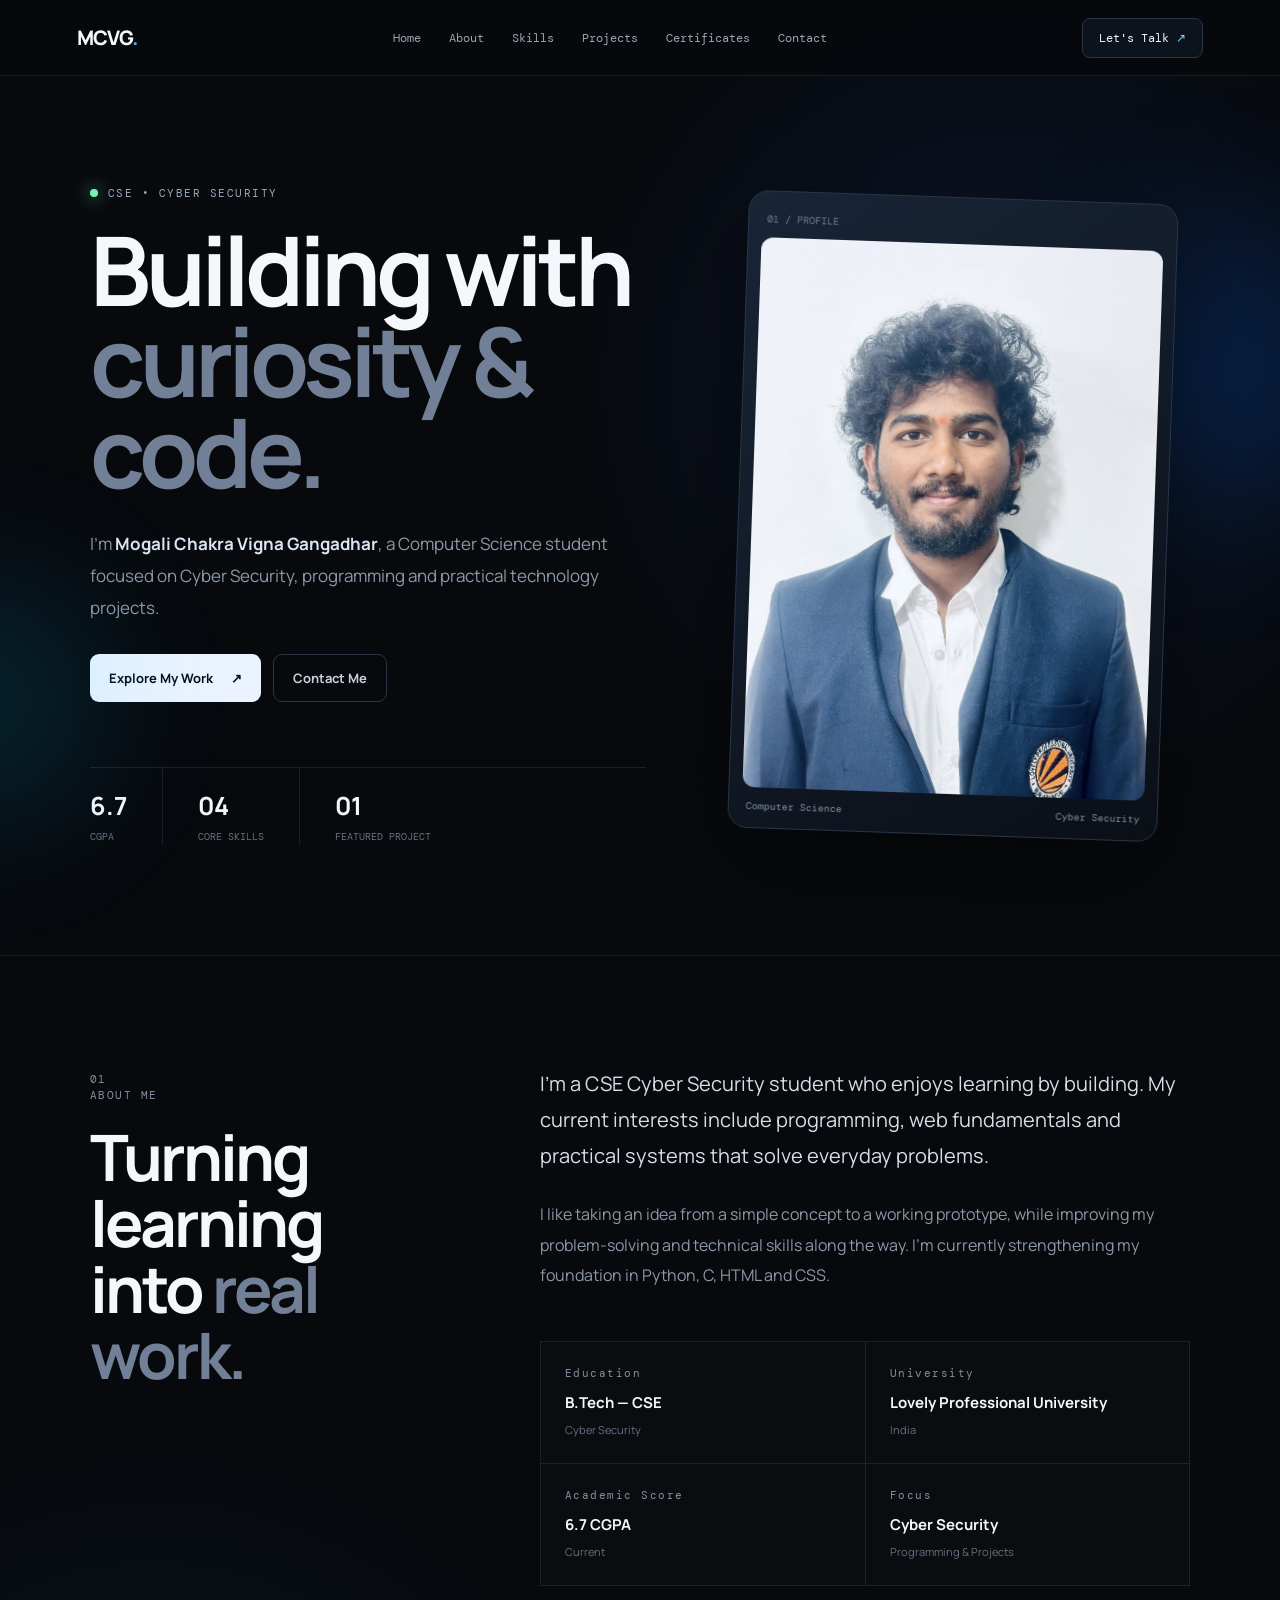
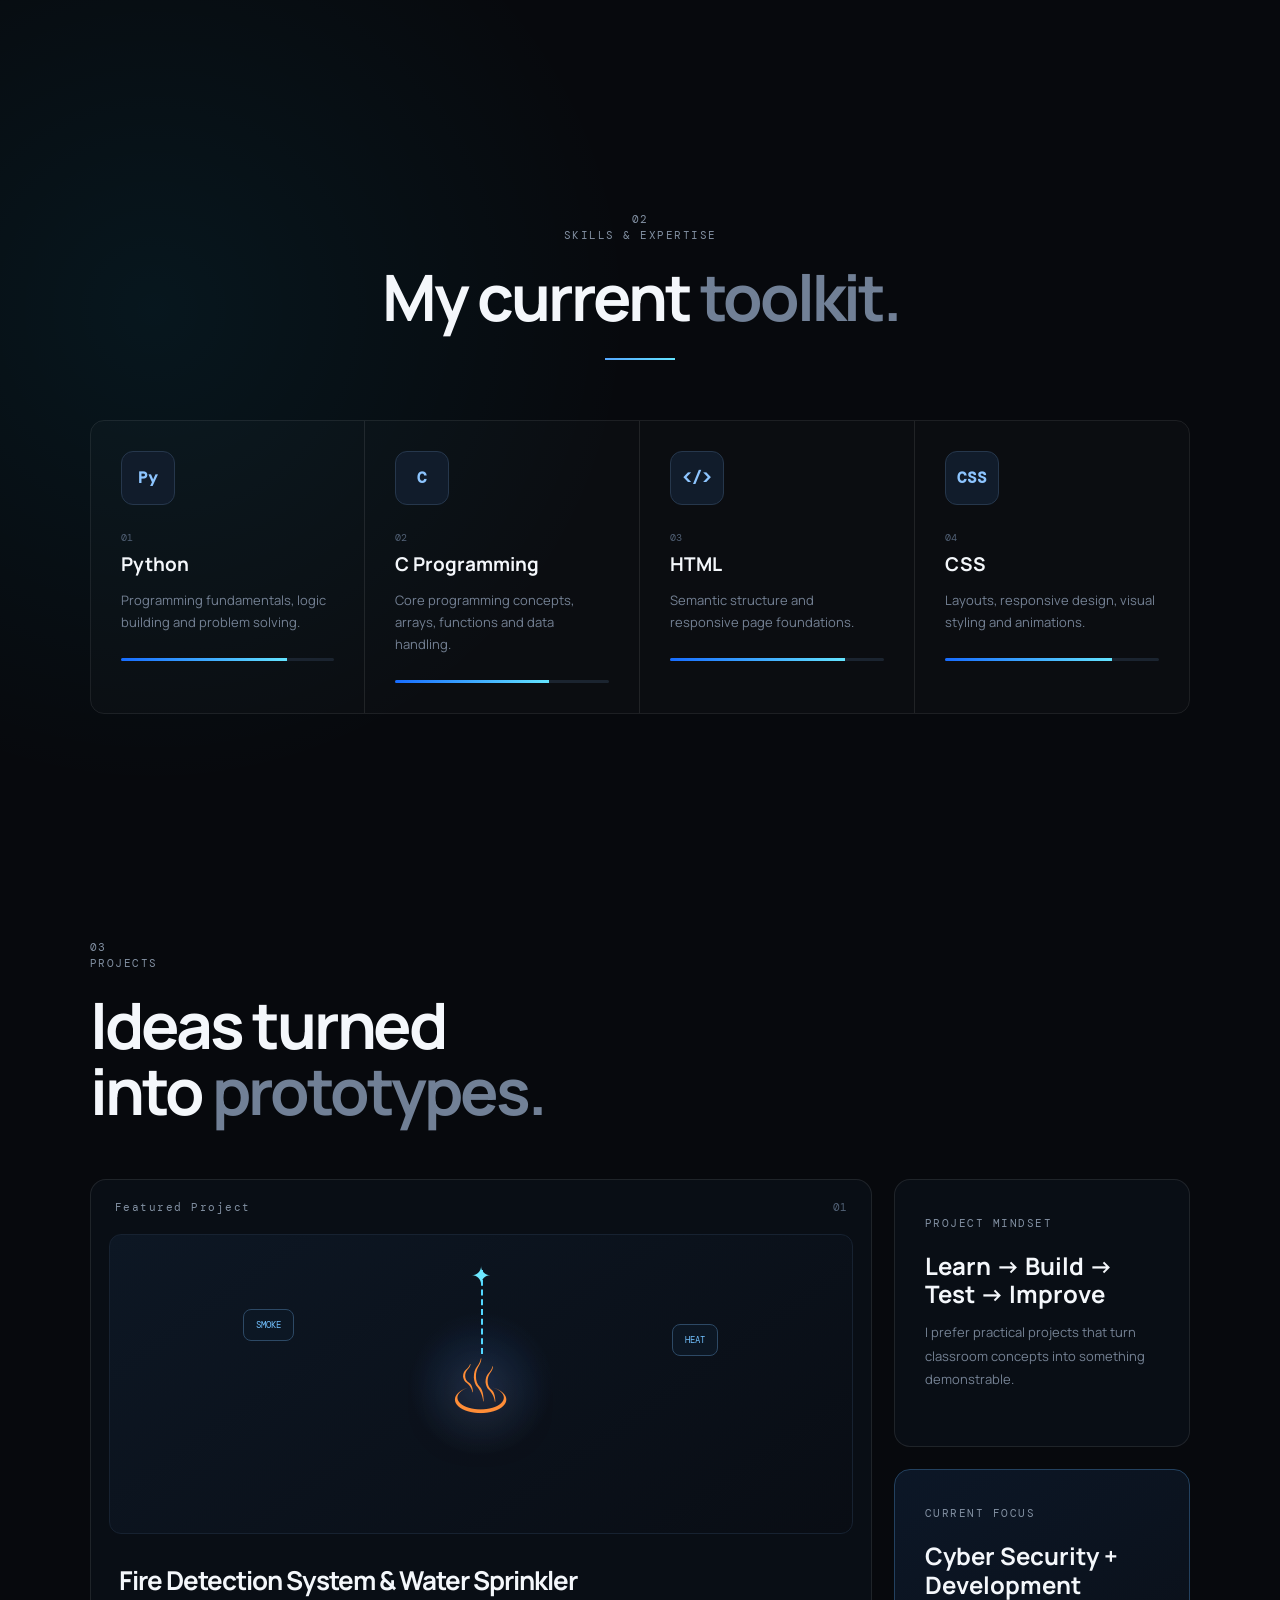
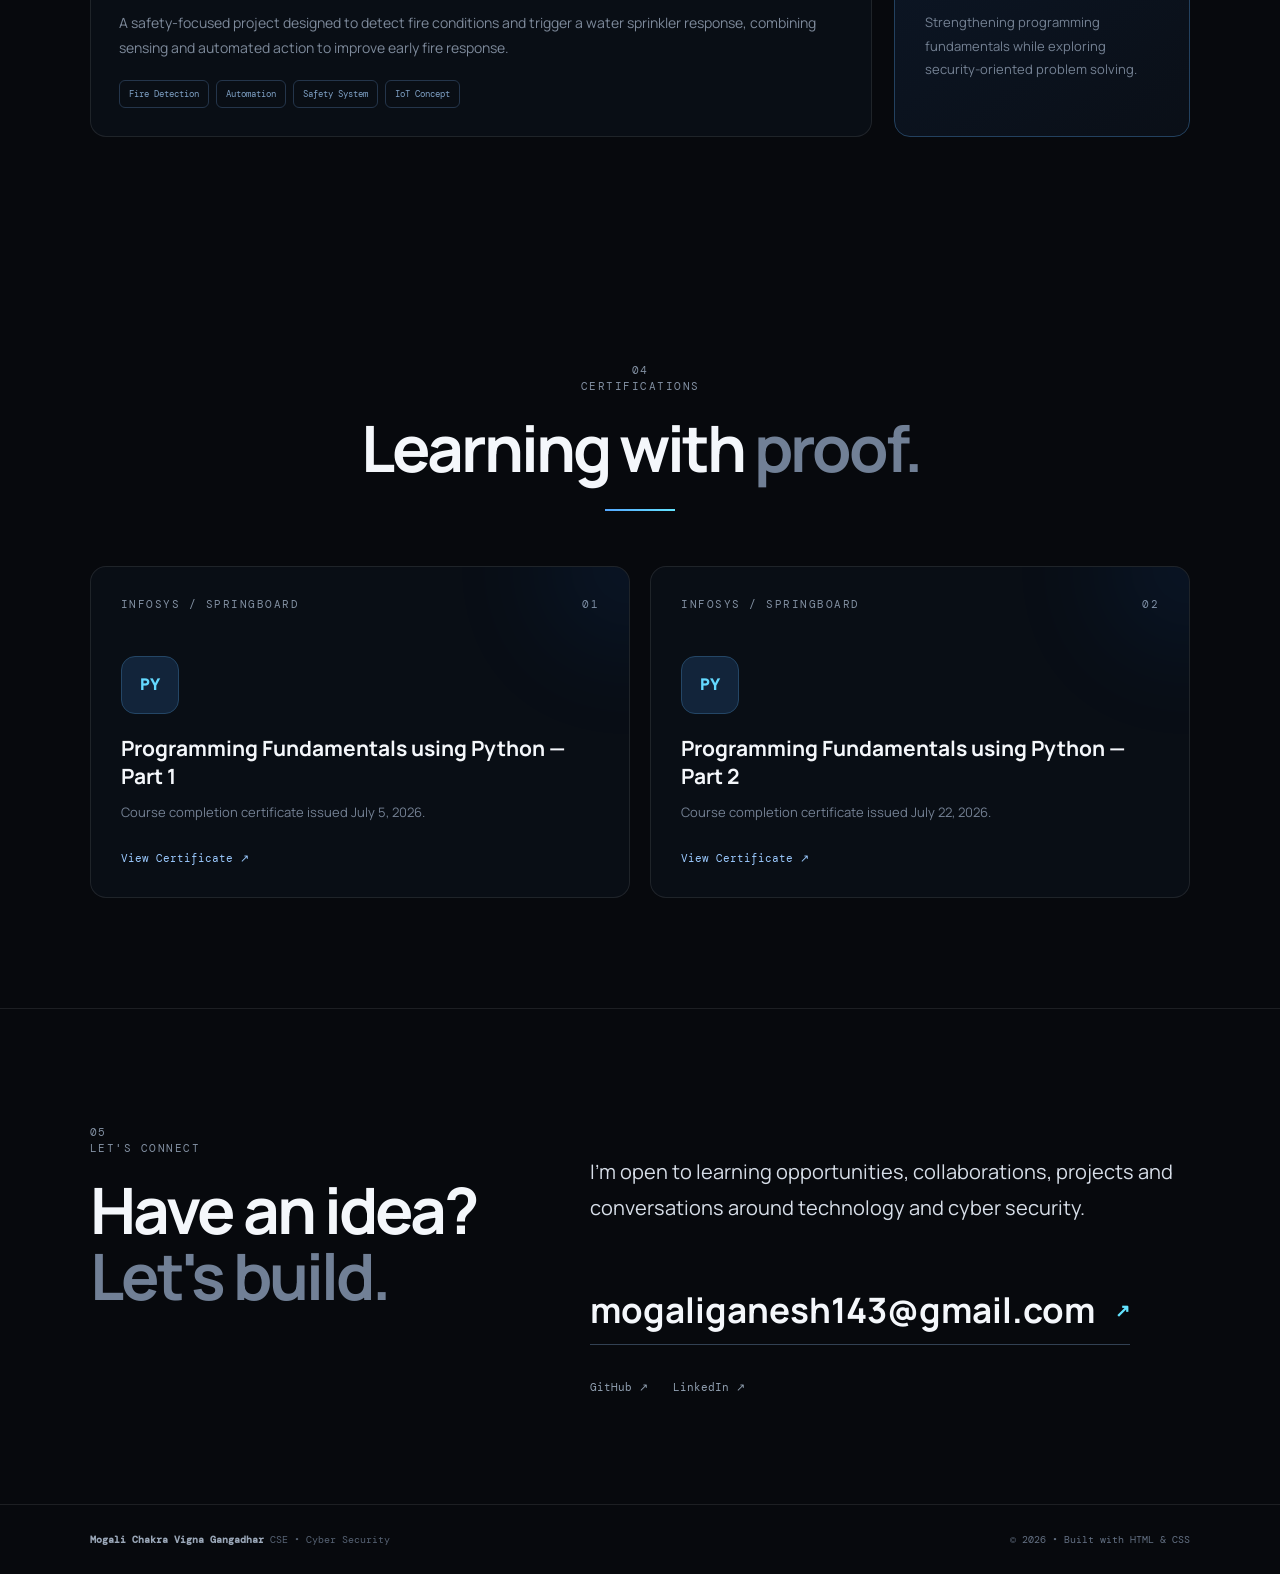
==== index.html @ 8d622d85 "Add files via upload" ====
<!DOCTYPE html>
<html lang="en">
<head>
  <meta charset="UTF-8">
  <meta name="viewport" content="width=device-width, initial-scale=1.0">
  <meta name="description" content="Portfolio of Mogali Chakra Vigna Gangadhar — CSE Cyber Security student.">
  <title>Mogali Chakra Vigna Gangadhar | Portfolio</title>
  <link rel="stylesheet" href="style.css">
</head>
<body>

  <div class="bg-orb orb-one"></div>
  <div class="bg-orb orb-two"></div>

  <header class="navbar">
    <a class="brand" href="#home">MCVG<span>.</span></a>

    <nav id="nav">
      <a href="#home">Home</a>
      <a href="#about">About</a>
      <a href="#skills">Skills</a>
      <a href="#projects">Projects</a>
      <a href="#certifications">Certificates</a>
      <a href="#contact">Contact</a>
    </nav>

    <a class="nav-cta" href="#contact">Let's Talk <span>↗</span></a>
  </header>

  <main>
    <!-- HERO -->
    <section class="hero section" id="home">
      <div class="hero-copy reveal">
        <div class="eyebrow"><span class="dot"></span> CSE • CYBER SECURITY</div>
        <h1>Building with<br><span>curiosity & code.</span></h1>
        <p class="hero-text">
          I'm <strong>Mogali Chakra Vigna Gangadhar</strong>, a Computer Science
          student focused on Cyber Security, programming and practical
          technology projects.
        </p>

        <div class="hero-actions">
          <a class="btn btn-primary" href="#projects">Explore My Work <span>↗</span></a>
          <a class="btn btn-ghost" href="#contact">Contact Me</a>
        </div>

        <div class="quick-stats">
          <div><strong>6.7</strong><span>CGPA</span></div>
          <div><strong>04</strong><span>Core Skills</span></div>
          <div><strong>01</strong><span>Featured Project</span></div>
        </div>
      </div>

      <div class="hero-visual reveal">
        <div class="photo-frame">
          <div class="frame-label">01 / PROFILE</div>
          <img src="profile.jpg" alt="Mogali Chakra Vigna Gangadhar">
          <div class="photo-caption">
            <span>Computer Science</span>
            <span>Cyber Security</span>
          </div>
        </div>
      </div>
    </section>

    <!-- ABOUT -->
    <section class="section split" id="about">
      <div class="section-heading reveal">
        <span class="section-no">01</span>
        <p>ABOUT ME</p>
        <h2>Turning learning<br>into <span>real work.</span></h2>
      </div>

      <div class="about-content reveal">
        <p class="lead">
          I'm a CSE Cyber Security student who enjoys learning by building.
          My current interests include programming, web fundamentals and
          practical systems that solve everyday problems.
        </p>
        <p>
          I like taking an idea from a simple concept to a working prototype,
          while improving my problem-solving and technical skills along the way.
          I'm currently strengthening my foundation in Python, C, HTML and CSS.
        </p>

        <div class="info-grid">
          <div class="info-card">
            <span>Education</span>
            <strong>B.Tech — CSE</strong>
            <small>Cyber Security</small>
          </div>
          <div class="info-card">
            <span>University</span>
            <strong>Lovely Professional University</strong>
            <small>India</small>
          </div>
          <div class="info-card">
            <span>Academic Score</span>
            <strong>6.7 CGPA</strong>
            <small>Current</small>
          </div>
          <div class="info-card">
            <span>Focus</span>
            <strong>Cyber Security</strong>
            <small>Programming & Projects</small>
          </div>
        </div>
      </div>
    </section>

    <!-- SKILLS -->
    <section class="section" id="skills">
      <div class="section-heading reveal centered-heading">
        <span class="section-no">02</span>
        <p>SKILLS & EXPERTISE</p>
        <h2>My current <span>toolkit.</span></h2>
        <div class="heading-line"></div>
      </div>

      <div class="skills-grid reveal">
        <article class="skill-card">
          <div class="skill-icon">Py</div>
          <span class="skill-number">01</span>
          <h3>Python</h3>
          <p>Programming fundamentals, logic building and problem solving.</p>
          <div class="skill-bar"><i style="width:78%"></i></div>
        </article>

        <article class="skill-card">
          <div class="skill-icon">C</div>
          <span class="skill-number">02</span>
          <h3>C Programming</h3>
          <p>Core programming concepts, arrays, functions and data handling.</p>
          <div class="skill-bar"><i style="width:72%"></i></div>
        </article>

        <article class="skill-card">
          <div class="skill-icon">&lt;/&gt;</div>
          <span class="skill-number">03</span>
          <h3>HTML</h3>
          <p>Semantic structure and responsive page foundations.</p>
          <div class="skill-bar"><i style="width:82%"></i></div>
        </article>

        <article class="skill-card">
          <div class="skill-icon">CSS</div>
          <span class="skill-number">04</span>
          <h3>CSS</h3>
          <p>Layouts, responsive design, visual styling and animations.</p>
          <div class="skill-bar"><i style="width:78%"></i></div>
        </article>
      </div>
    </section>

    <!-- PROJECTS -->
    <section class="section" id="projects">
      <div class="section-heading reveal">
        <span class="section-no">03</span>
        <p>PROJECTS</p>
        <h2>Ideas turned<br>into <span>prototypes.</span></h2>
      </div>

      <div class="project-area reveal">
        <article class="project-card featured">
          <div class="project-top">
            <span class="project-type">Featured Project</span>
            <span class="project-number">01</span>
          </div>

          <div class="project-illustration">
            <div class="flame">♨</div>
            <div class="sensor sensor-a">SMOKE</div>
            <div class="sensor sensor-b">HEAT</div>
            <div class="water-line"></div>
            <div class="sprinkler">✦</div>
          </div>

          <div class="project-body">
            <h3>Fire Detection System & Water Sprinkler</h3>
            <p>
              A safety-focused project designed to detect fire conditions and
              trigger a water sprinkler response, combining sensing and
              automated action to improve early fire response.
            </p>
            <div class="tags">
              <span>Fire Detection</span>
              <span>Automation</span>
              <span>Safety System</span>
              <span>IoT Concept</span>
            </div>
          </div>
        </article>

        <aside class="project-side">
          <div class="mini-card">
            <span>PROJECT MINDSET</span>
            <h3>Learn → Build → Test → Improve</h3>
            <p>I prefer practical projects that turn classroom concepts into something demonstrable.</p>
          </div>
          <div class="mini-card accent-card">
            <span>CURRENT FOCUS</span>
            <h3>Cyber Security + Development</h3>
            <p>Strengthening programming fundamentals while exploring security-oriented problem solving.</p>
          </div>
        </aside>
      </div>
    </section>

    <!-- CERTIFICATIONS -->
    <section class="section" id="certifications">
      <div class="section-heading reveal centered-heading">
        <span class="section-no">04</span>
        <p>CERTIFICATIONS</p>
        <h2>Learning with <span>proof.</span></h2>
        <div class="heading-line"></div>
      </div>

      <div class="cert-grid reveal">
        <article class="cert-card">
          <div class="cert-top"><span>INFOSYS / SPRINGBOARD</span><span>01</span></div>
          <div class="cert-mark">PY</div>
          <h3>Programming Fundamentals using Python — Part 1</h3>
          <p>Course completion certificate issued July 5, 2026.</p>
          <a href="python-fundamentals-part-1.pdf" target="_blank">View Certificate ↗</a>
        </article>

        <article class="cert-card">
          <div class="cert-top"><span>INFOSYS / SPRINGBOARD</span><span>02</span></div>
          <div class="cert-mark">PY</div>
          <h3>Programming Fundamentals using Python — Part 2</h3>
          <p>Course completion certificate issued July 22, 2026.</p>
          <a href="python-fundamentals-part-2.pdf" target="_blank">View Certificate ↗</a>
        </article>
      </div>
    </section>

    <!-- CONTACT -->
    <section class="section contact-section" id="contact">
      <div class="section-heading reveal">
        <span class="section-no">05</span>
        <p>LET'S CONNECT</p>
        <h2>Have an idea?<br><span>Let's build.</span></h2>
      </div>

      <div class="contact-content reveal">
        <p class="lead">
          I'm open to learning opportunities, collaborations, projects and
          conversations around technology and cyber security.
        </p>

        <a class="email-link" href="mailto:mogaliganesh143@gmail.com">
          mogaliganesh143@gmail.com <span>↗</span>
        </a>

        <div class="socials">
          <a href="https://github.com/mogaliganesh17" target="_blank" rel="noopener">GitHub ↗</a>
          <a href="https://www.linkedin.com/in/mogali-chakra-vigna-gangadhar-5695a237a" target="_blank" rel="noopener">LinkedIn ↗</a>
        </div>
      </div>
    </section>
  </main>

  <footer>
    <div><strong>Mogali Chakra Vigna Gangadhar</strong><span> CSE • Cyber Security</span></div>
    <div>© 2026 • Built with HTML & CSS</div>
  </footer>

  <script>
    // Small scroll reveal effect; the portfolio itself is HTML/CSS.
    const observer = new IntersectionObserver((entries) => {
      entries.forEach(entry => {
        if (entry.isIntersecting) entry.target.classList.add("visible");
      });
    }, { threshold: 0.12 });

    document.querySelectorAll(".reveal").forEach(el => observer.observe(el));
  </script>
</body>
</html>
---- style.css ----
@import url('https://fonts.googleapis.com/css2?family=DM+Mono:wght@400;500&family=Manrope:wght@400;500;600;700;800&display=swap');

:root{
  --bg:#07090d;
  --panel:#0d1118;
  --panel2:#111722;
  --text:#f4f7fb;
  --muted:#8d98a8;
  --line:rgba(255,255,255,.09);
  --blue:#55a7ff;
  --blue2:#176cff;
  --cyan:#64e4ff;
  --green:#72f3b4;
}

*{box-sizing:border-box;margin:0;padding:0}
html{scroll-behavior:smooth}
body{
  background:
    radial-gradient(circle at 78% 8%,rgba(34,111,255,.12),transparent 27rem),
    radial-gradient(circle at 12% 40%,rgba(0,203,255,.07),transparent 30rem),
    var(--bg);
  color:var(--text);
  font-family:"Manrope",sans-serif;
  overflow-x:hidden;
}
body:before{
  content:"";
  position:fixed;inset:0;pointer-events:none;opacity:.035;
  background-image:linear-gradient(rgba(255,255,255,.2) 1px,transparent 1px),linear-gradient(90deg,rgba(255,255,255,.2) 1px,transparent 1px);
  background-size:50px 50px;
}
a{color:inherit}
.bg-orb{position:fixed;border-radius:50%;filter:blur(80px);pointer-events:none;opacity:.18}
.orb-one{width:280px;height:280px;background:#006eff;right:-100px;top:25%}
.orb-two{width:220px;height:220px;background:#00c9ff;left:-130px;bottom:10%}

.navbar{
  position:sticky;top:0;z-index:50;height:76px;padding:0 6vw;
  display:flex;align-items:center;justify-content:space-between;
  background:rgba(7,9,13,.76);backdrop-filter:blur(18px);
  border-bottom:1px solid var(--line);
}
.brand{font-size:20px;font-weight:800;text-decoration:none;letter-spacing:-1px}
.brand span{color:var(--blue)}
nav{display:flex;gap:28px}
nav a{font:12px "DM Mono",monospace;text-decoration:none;color:#9ca6b4;transition:.25s}
nav a:hover{color:white}
.nav-cta{font:12px "DM Mono",monospace;text-decoration:none;padding:11px 16px;border:1px solid #2b3545;border-radius:8px;background:#0d131d}
.nav-cta span{color:var(--cyan)}

.section{padding:110px 7vw;max-width:1500px;margin:auto}
.hero{min-height:calc(100vh - 76px);display:grid;grid-template-columns:1.08fr .92fr;gap:70px;align-items:center}
.eyebrow,.section-heading>p,.section-no,.project-type,.cert-top,.info-card span,.mini-card>span{
  font:11px "DM Mono",monospace;letter-spacing:1.5px;color:#8290a2
}
.eyebrow{display:flex;align-items:center;gap:10px;margin-bottom:24px;color:#9caabd}
.dot{width:8px;height:8px;border-radius:50%;background:var(--green);box-shadow:0 0 18px var(--green)}
.hero h1{font-size:clamp(52px,7.5vw,105px);line-height:.95;letter-spacing:-5px;max-width:800px}
.hero h1 span,.section-heading h2 span{color:#718096}
.hero-text{max-width:650px;color:var(--muted);font-size:17px;line-height:1.9;margin:30px 0}
.hero-text strong{color:#dce6f2}
.hero-actions{display:flex;gap:12px;flex-wrap:wrap}
.btn{display:inline-flex;gap:18px;align-items:center;padding:14px 19px;border-radius:9px;text-decoration:none;font-size:13px;font-weight:700}
.btn-primary{background:#eaf3ff;color:#07101c}
.btn-primary:hover{transform:translateY(-2px);background:white}
.btn-ghost{border:1px solid #2a3442;color:#c9d1dc}
.btn-ghost:hover{background:#111823}
.quick-stats{display:flex;margin-top:65px;border-top:1px solid var(--line);max-width:620px}
.quick-stats div{padding:20px 35px 0 0;margin-right:35px;border-right:1px solid var(--line)}
.quick-stats div:last-child{border:0}
.quick-stats strong{display:block;font-size:25px}
.quick-stats span{font:10px "DM Mono",monospace;color:#667385;text-transform:uppercase}

.hero-visual{display:flex;justify-content:center}
.photo-frame{
  width:min(430px,100%);padding:13px;background:linear-gradient(145deg,#182537,#0b0f16);
  border:1px solid #273548;border-radius:20px;box-shadow:0 35px 90px rgba(0,0,0,.45);
  transform:rotate(2deg);
}
.photo-frame img{display:block;width:100%;height:550px;object-fit:cover;object-position:center top;border-radius:12px;filter:saturate(.92)}
.frame-label{padding:8px 5px 12px;font:10px "DM Mono",monospace;color:#6e7d91}
.photo-caption{display:flex;justify-content:space-between;padding:12px 4px 2px;font:10px "DM Mono",monospace;color:#8290a2}

.split{display:grid;grid-template-columns:.7fr 1.3fr;gap:100px;border-top:1px solid var(--line)}
.section-heading h2{font-size:clamp(38px,5vw,68px);line-height:1.03;letter-spacing:-3px;margin-top:22px}
.about-content{max-width:850px}
.lead{font-size:20px;line-height:1.8;color:#d7dee8;margin-bottom:25px}
.about-content>p:not(.lead){color:var(--muted);line-height:1.9;max-width:760px}
.info-grid{display:grid;grid-template-columns:repeat(2,1fr);margin-top:50px;border-top:1px solid var(--line);border-left:1px solid var(--line)}
.info-card{padding:24px;border-right:1px solid var(--line);border-bottom:1px solid var(--line);background:rgba(255,255,255,.012)}
.info-card span{display:block;margin-bottom:12px}
.info-card strong{display:block;font-size:15px;margin-bottom:4px}
.info-card small{color:#647183;font-size:11px}

.centered-heading{text-align:center}
.heading-line{width:70px;height:2px;background:linear-gradient(90deg,var(--blue),var(--cyan));margin:28px auto 0}

.skills-grid{display:grid;grid-template-columns:repeat(4,1fr);margin-top:60px;border:1px solid var(--line);border-radius:14px;overflow:hidden}
.skill-card{padding:30px;background:rgba(255,255,255,.015);border-right:1px solid var(--line);min-height:270px;transition:.3s}
.skill-card:last-child{border-right:0}
.skill-card:hover{background:#0e151f;transform:translateY(-4px)}
.skill-icon{width:54px;height:54px;border-radius:12px;display:grid;place-items:center;background:#111c2b;border:1px solid #26374c;color:#8dc5ff;font-weight:800;font-family:"DM Mono",monospace}
.skill-number{display:block;margin:26px 0 7px;font:10px "DM Mono",monospace;color:#526176}
.skill-card h3{font-size:19px}
.skill-card p{color:#748194;font-size:13px;line-height:1.7;margin:12px 0 25px}
.skill-bar{height:3px;background:#1b2430;border-radius:10px;overflow:hidden}
.skill-bar i{display:block;height:100%;background:linear-gradient(90deg,var(--blue2),var(--cyan))}

.project-area{display:grid;grid-template-columns:1.45fr .55fr;gap:22px;margin-top:55px}
.project-card,.mini-card,.cert-card{border:1px solid var(--line);background:rgba(11,16,24,.75);border-radius:16px}
.project-card{overflow:hidden}
.project-top{display:flex;justify-content:space-between;padding:20px 24px}
.project-number{font:11px "DM Mono",monospace;color:#526176}
.project-illustration{height:300px;margin:0 18px;border:1px solid #172231;border-radius:12px;background:
  radial-gradient(circle at 50% 50%,rgba(55,137,255,.18),transparent 18%),
  linear-gradient(145deg,#0d1724,#090d14);
  position:relative;overflow:hidden}
.flame{position:absolute;left:50%;top:50%;transform:translate(-50%,-50%);font-size:75px;color:#ff8d37;text-shadow:0 0 50px rgba(255,120,30,.55)}
.sensor{position:absolute;padding:9px 12px;border:1px solid #2d4965;border-radius:8px;background:#0c1724;color:#72c1ff;font:9px "DM Mono",monospace}
.sensor-a{left:18%;top:25%}.sensor-b{right:18%;top:30%}
.water-line{position:absolute;left:50%;top:12%;height:28%;border-left:2px dashed #52d7ff}
.sprinkler{position:absolute;left:50%;top:8%;transform:translateX(-50%);color:#6de8ff;font-size:24px}
.project-body{padding:28px}
.project-body h3{font-size:26px;letter-spacing:-1px}
.project-body p{color:#7d899a;line-height:1.8;font-size:14px;margin:12px 0 20px}
.tags{display:flex;flex-wrap:wrap;gap:7px}
.tags span{font:9px "DM Mono",monospace;color:#7fa1c6;padding:7px 9px;border:1px solid #24354b;border-radius:6px}
.project-side{display:grid;gap:22px}
.mini-card{padding:30px;min-height:210px}
.mini-card h3{font-size:24px;line-height:1.2;margin:20px 0 12px}
.mini-card p{color:#758294;font-size:13px;line-height:1.8}
.accent-card{background:linear-gradient(145deg,#0c1727,#0a0f17);border-color:#23415f}

.cert-grid{display:grid;grid-template-columns:repeat(2,1fr);gap:20px;margin-top:55px}
.cert-card{padding:30px;position:relative;overflow:hidden}
.cert-card:after{content:"";position:absolute;width:140px;height:140px;border-radius:50%;background:#1675ff;filter:blur(65px);opacity:.12;right:-70px;top:-70px}
.cert-top{display:flex;justify-content:space-between}
.cert-mark{margin:45px 0 20px;width:58px;height:58px;border-radius:14px;display:grid;place-items:center;background:#12243a;border:1px solid #244666;color:#64d9ff;font-weight:800;font-family:"DM Mono",monospace}
.cert-card h3{font-size:21px;line-height:1.35;max-width:600px}
.cert-card p{color:#748194;font-size:13px;margin:12px 0 24px}
.cert-card a{font:11px "DM Mono",monospace;color:#9bcaff;text-decoration:none}
.cert-card a:hover{color:white}

.contact-section{display:grid;grid-template-columns:.8fr 1.2fr;gap:100px;border-top:1px solid var(--line)}
.contact-content{padding-top:35px}
.email-link{display:inline-flex;gap:20px;align-items:center;margin-top:35px;font-size:clamp(20px,3vw,35px);font-weight:700;text-decoration:none;border-bottom:1px solid #324153;padding-bottom:10px}
.email-link span{color:var(--cyan);font-size:18px}
.socials{display:flex;gap:25px;margin-top:35px}
.socials a{color:#91a0b1;text-decoration:none;font:11px "DM Mono",monospace}
.socials a:hover{color:white}

footer{border-top:1px solid var(--line);padding:28px 7vw;display:flex;justify-content:space-between;color:#637083;font:10px "DM Mono",monospace}
footer strong{color:#9aa7b8}
footer span{color:#566273}

.reveal{opacity:0;transform:translateY(25px);transition:opacity .7s ease,transform .7s ease}
.reveal.visible{opacity:1;transform:none}

@media(max-width:950px){
  nav{display:none}
  .hero,.split,.project-area,.contact-section{grid-template-columns:1fr}
  .hero{padding-top:75px}
  .hero-visual{justify-content:flex-start}
  .photo-frame{max-width:430px}
  .skills-grid{grid-template-columns:repeat(2,1fr)}
  .skill-card:nth-child(2){border-right:0}
  .skill-card:nth-child(3){border-top:1px solid var(--line)}
  .section-heading{max-width:650px}
}
@media(max-width:600px){
  .navbar{padding:0 5vw}
  .nav-cta{display:none}
  .section{padding:80px 5vw}
  .hero h1{letter-spacing:-3px}
  .hero-text{font-size:15px}
  .quick-stats{gap:0}
  .quick-stats div{padding-right:15px;margin-right:15px}
  .quick-stats strong{font-size:21px}
  .photo-frame img{height:440px}
  .info-grid,.cert-grid,.skills-grid{grid-template-columns:1fr}
  .skill-card{border-right:0;border-bottom:1px solid var(--line)}
  .skill-card:last-child{border-bottom:0}
  .project-illustration{height:240px}
  .project-body h3{font-size:22px}
  footer{flex-direction:column;gap:10px;padding:25px 5vw}
}
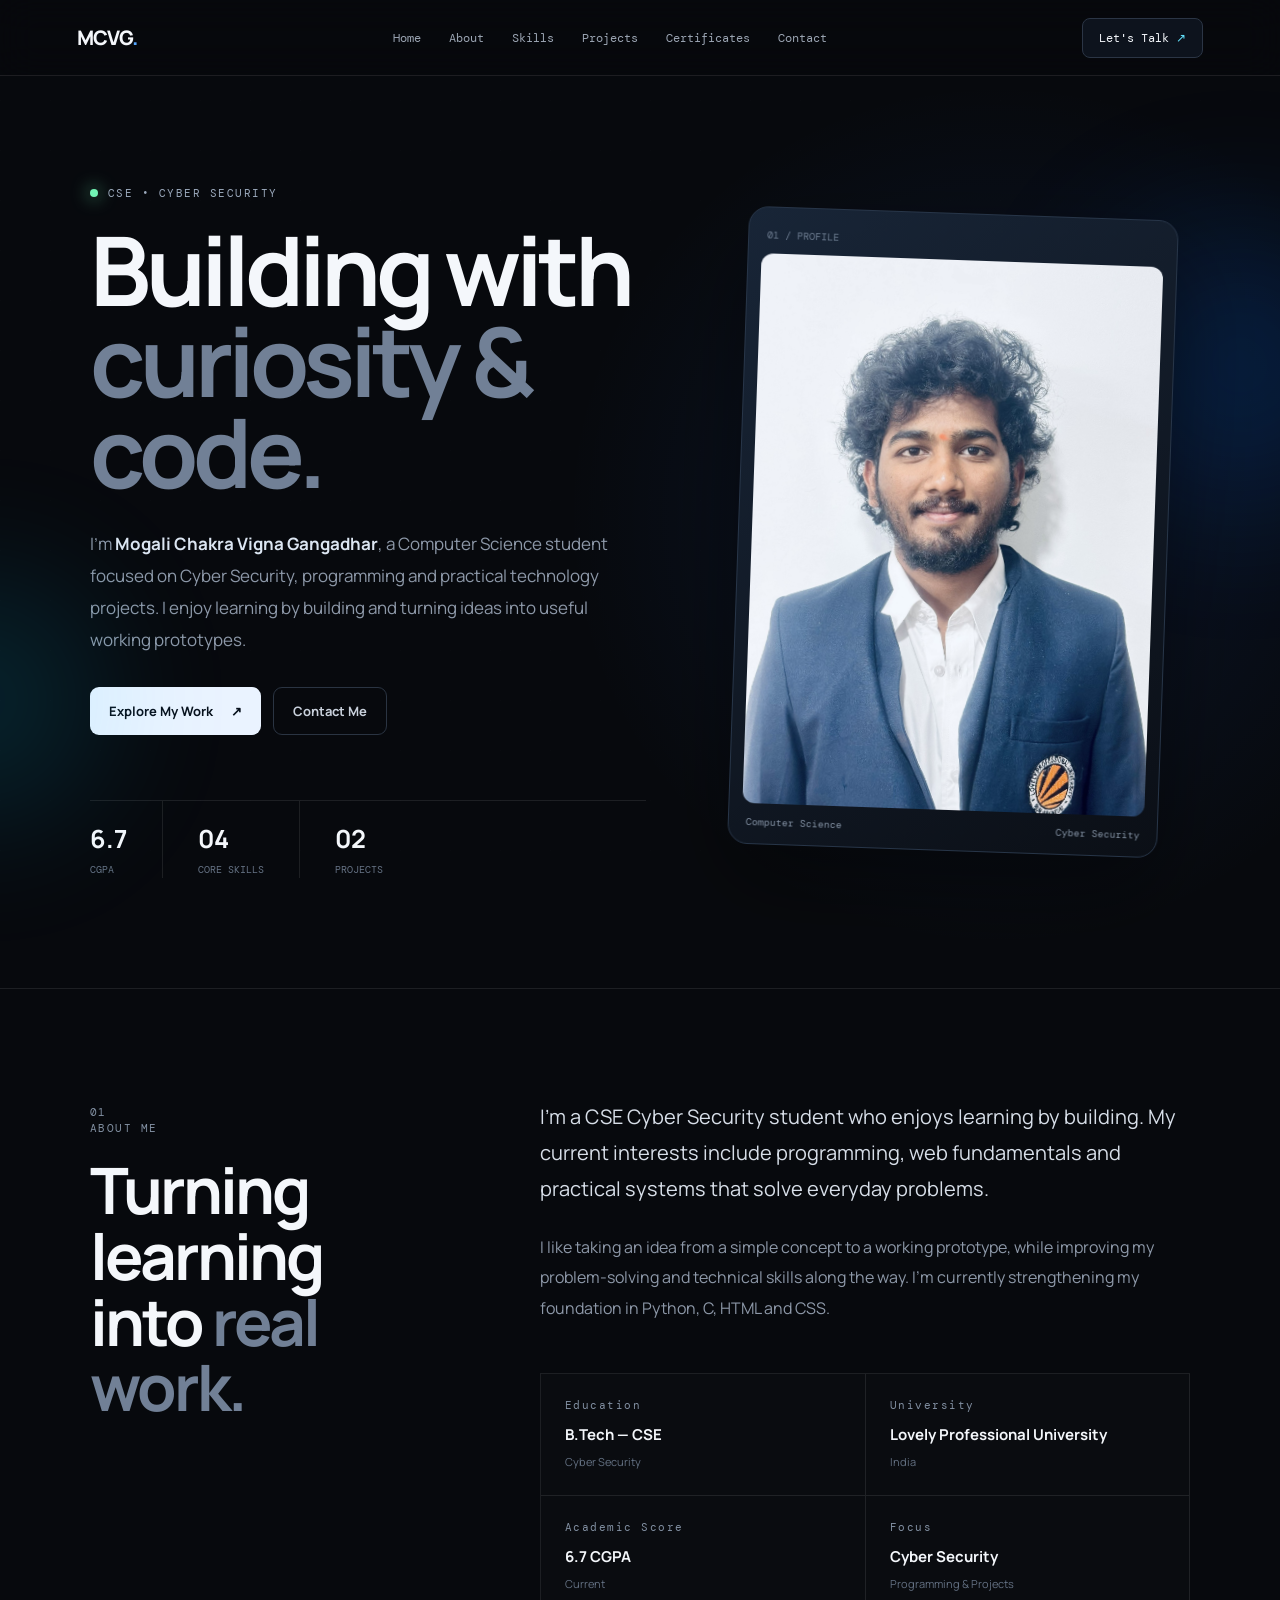
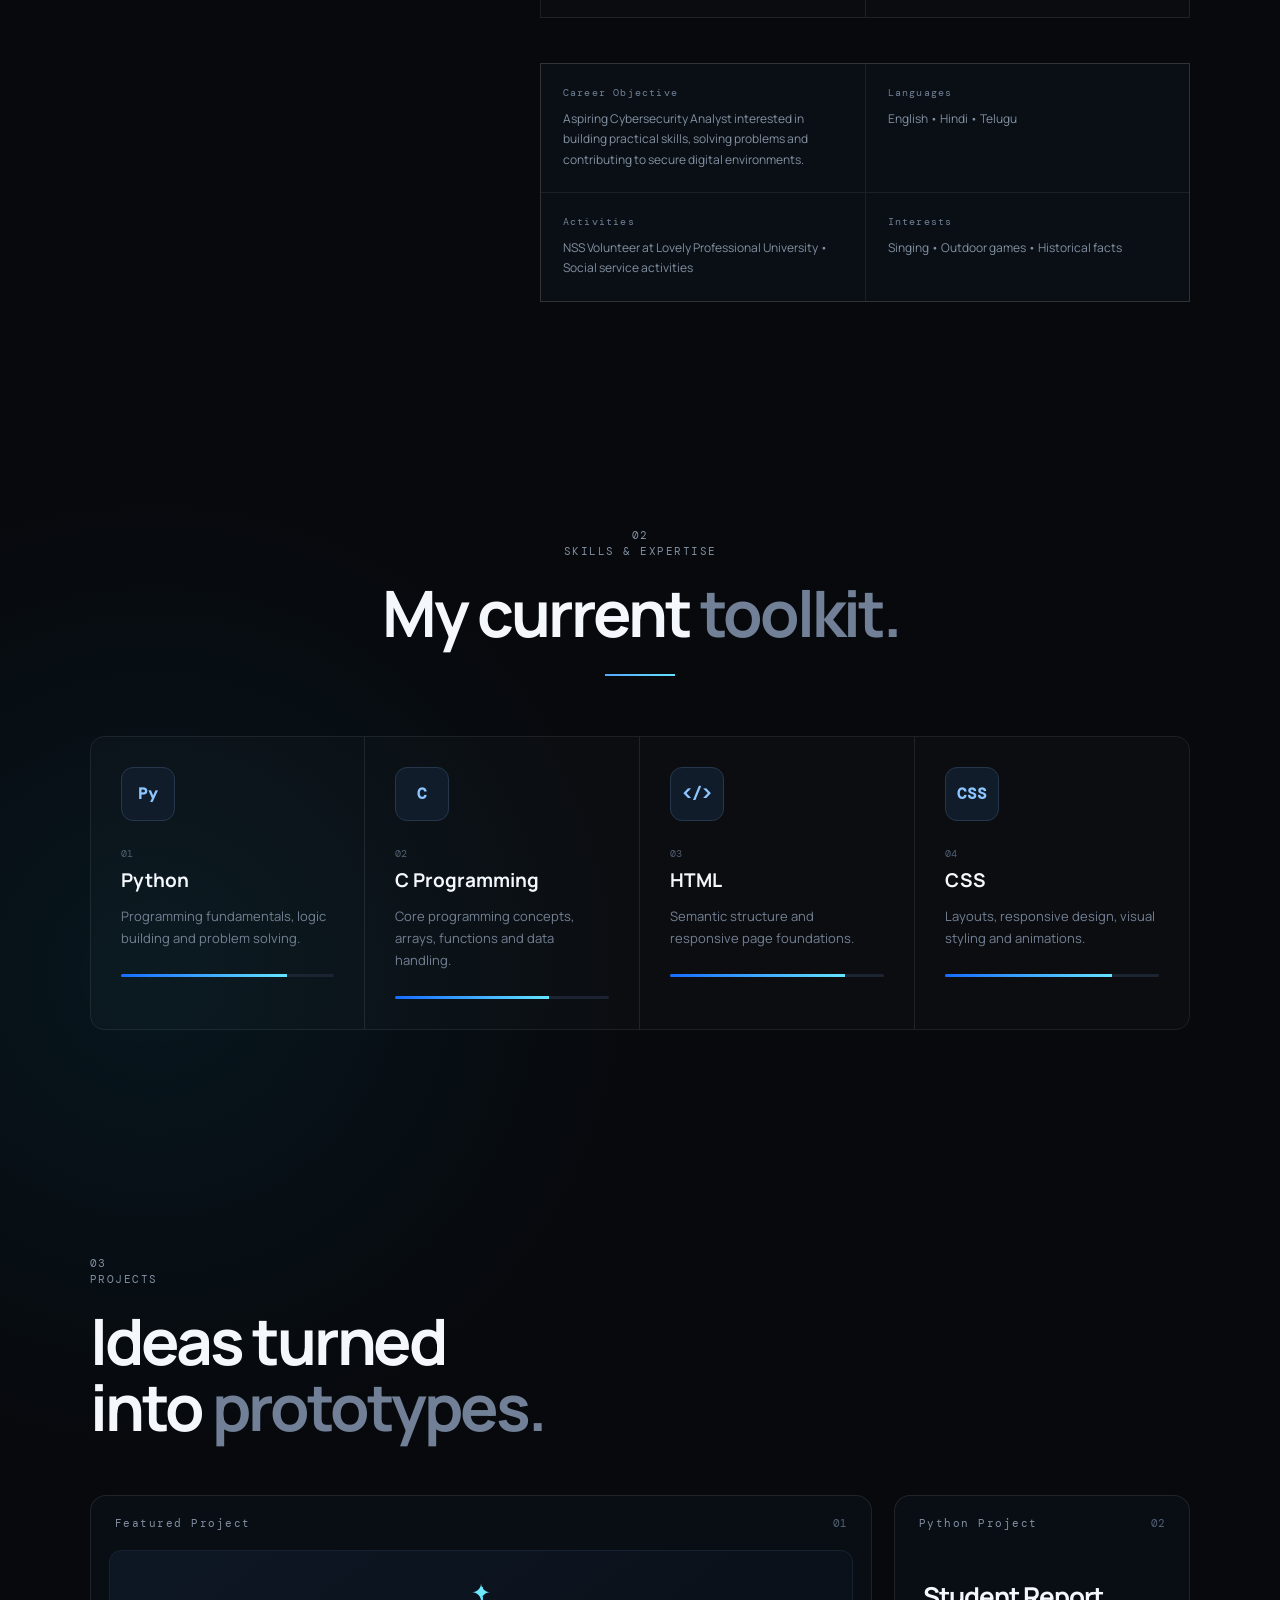
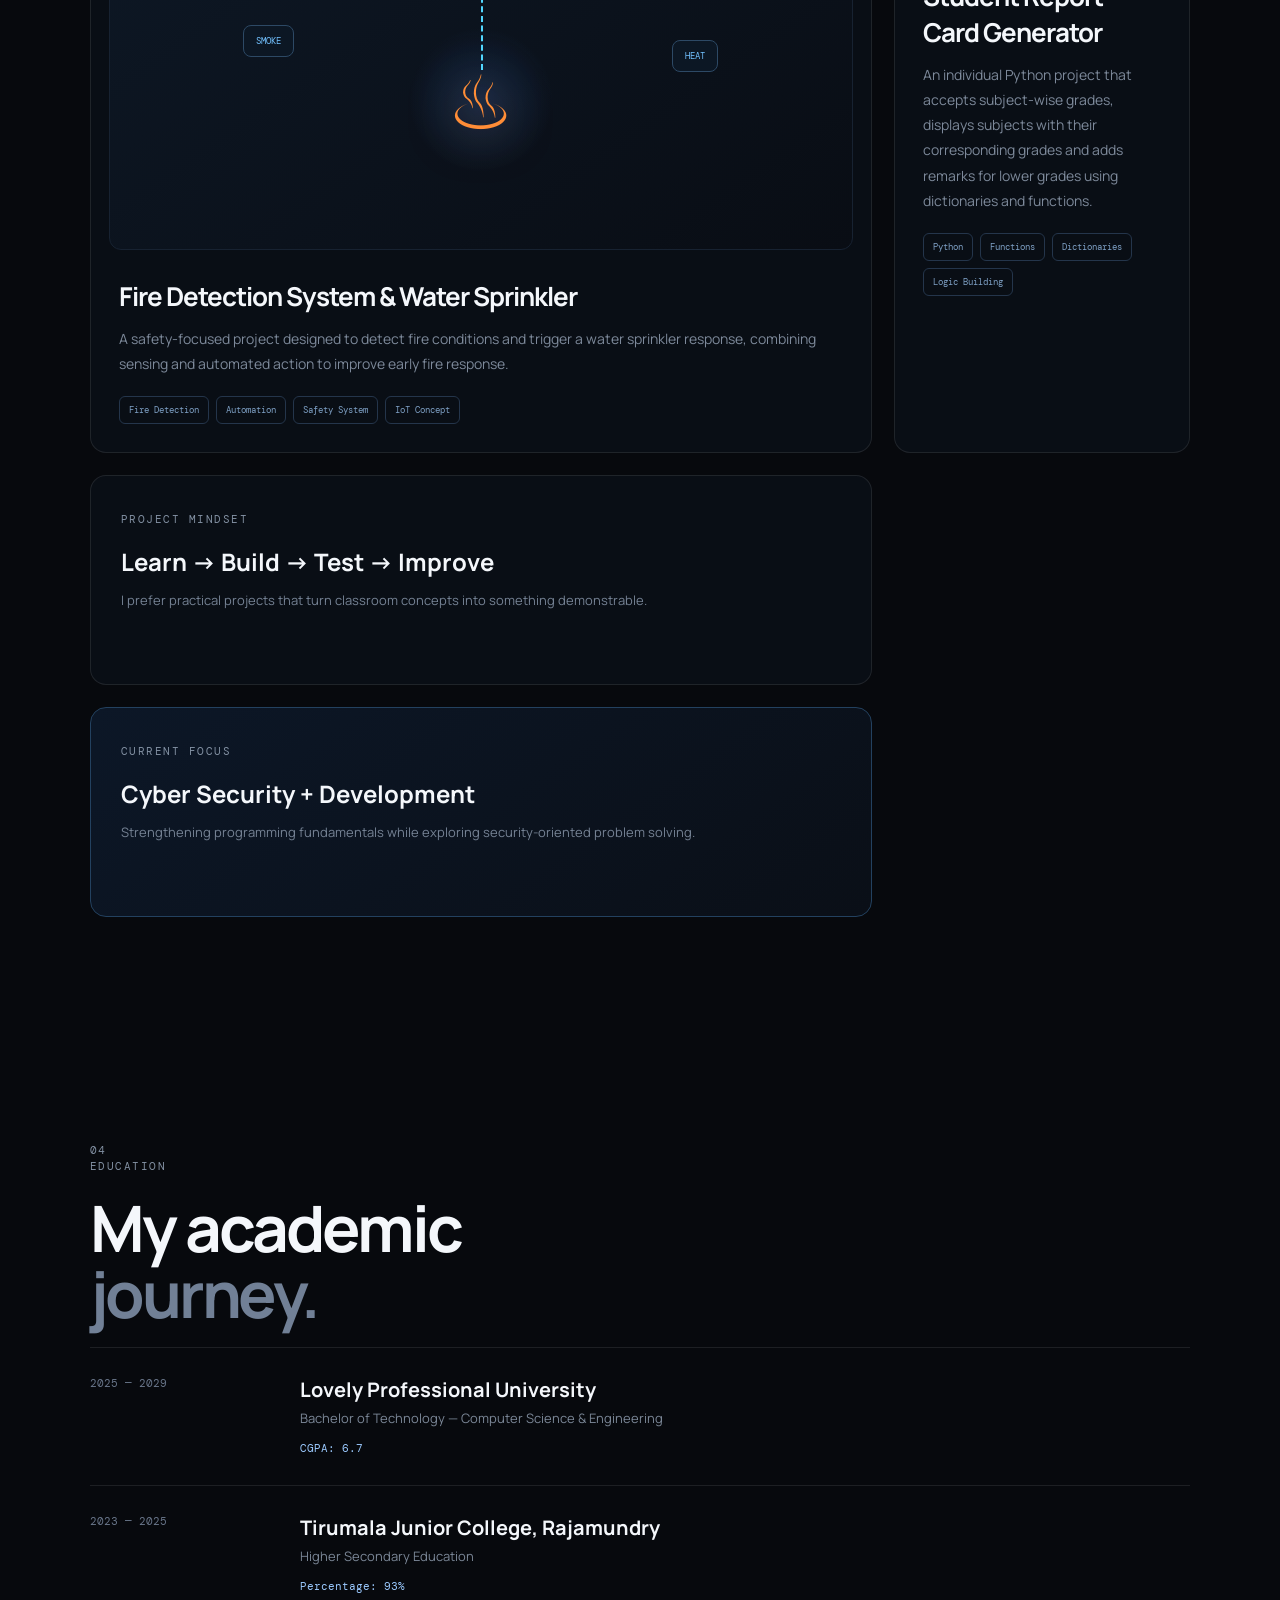
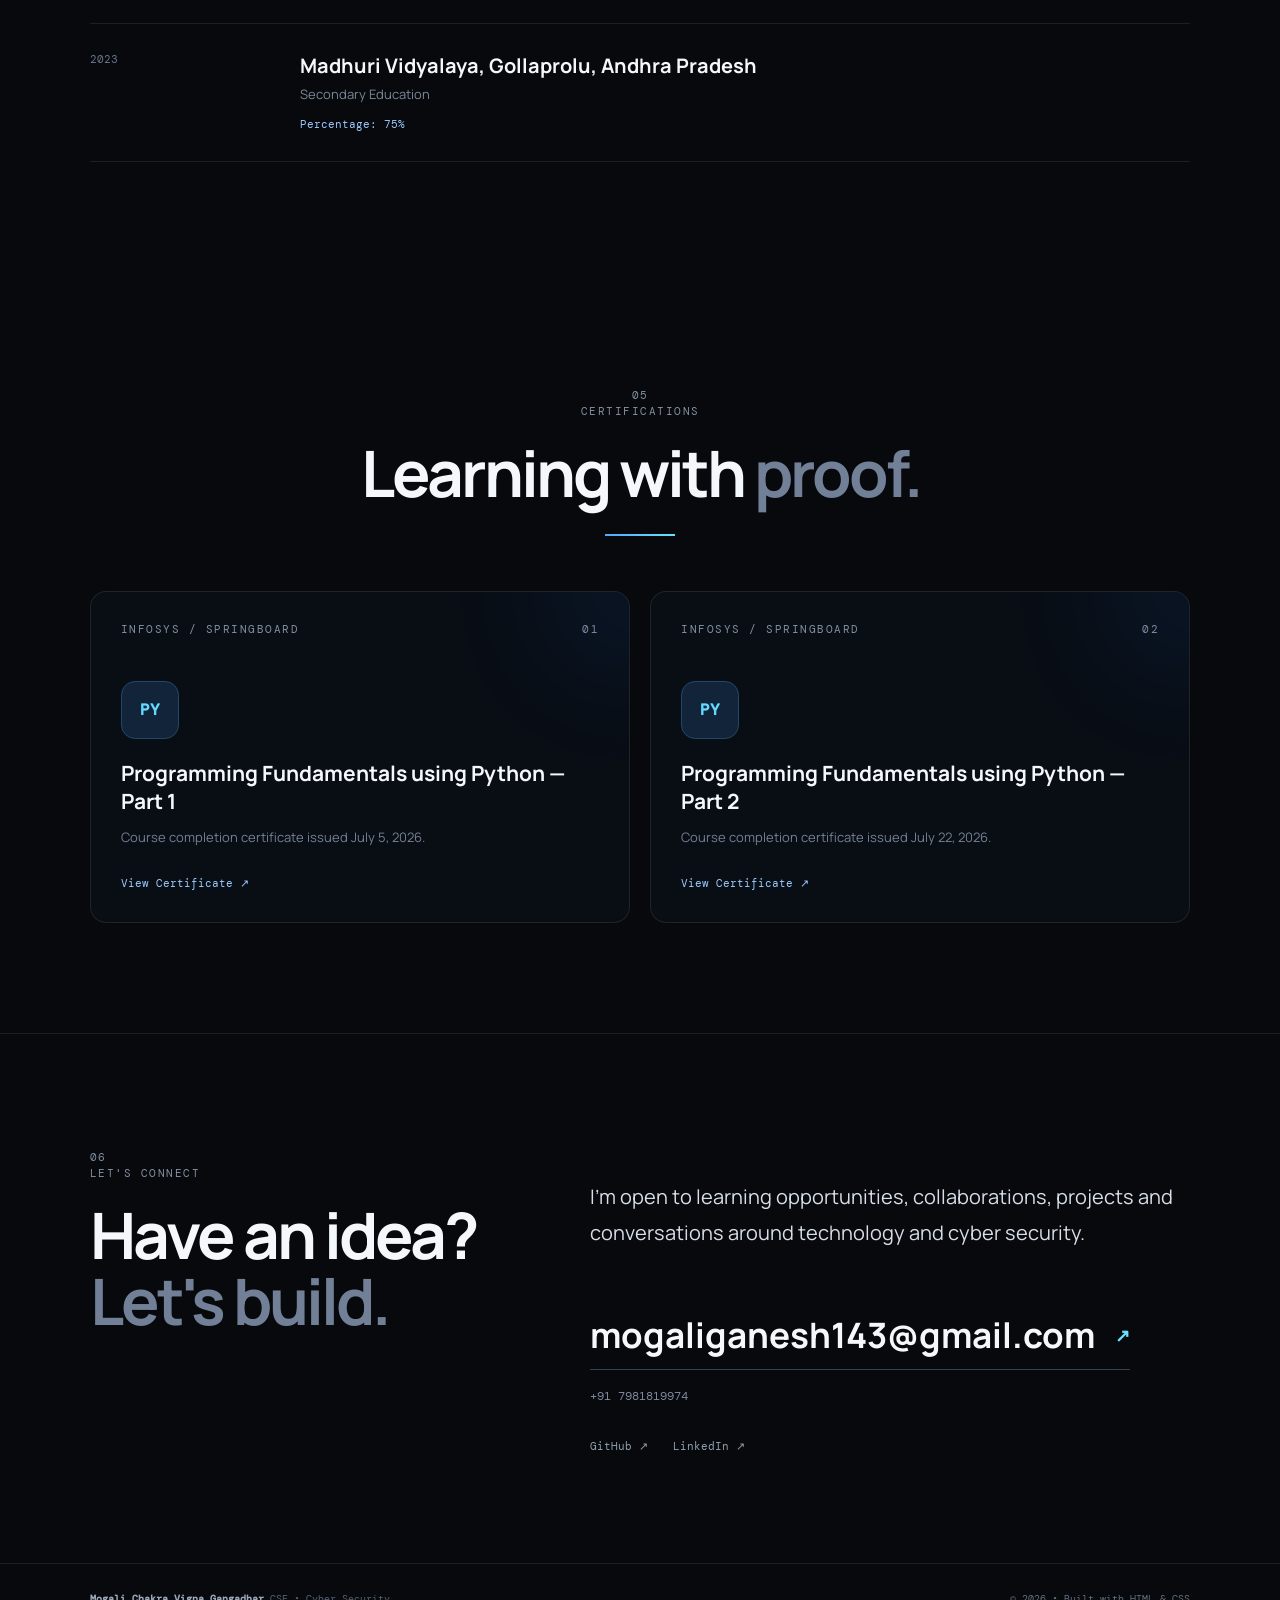
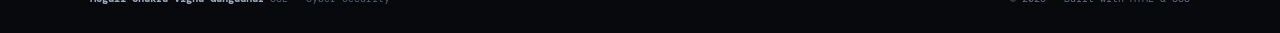
==== commit 9170797c: "Add files via upload" ====
--- a/index.html
+++ b/index.html
@@ -36,7 +36,8 @@
         <p class="hero-text">
           I'm <strong>Mogali Chakra Vigna Gangadhar</strong>, a Computer Science
           student focused on Cyber Security, programming and practical
-          technology projects.
+          technology projects. I enjoy learning by building and turning ideas
+          into useful working prototypes.
         </p>
 
         <div class="hero-actions">
@@ -47,7 +48,7 @@
         <div class="quick-stats">
           <div><strong>6.7</strong><span>CGPA</span></div>
           <div><strong>04</strong><span>Core Skills</span></div>
-          <div><strong>01</strong><span>Featured Project</span></div>
+          <div><strong>02</strong><span>Projects</span></div>
         </div>
       </div>
 
@@ -103,6 +104,25 @@
             <span>Focus</span>
             <strong>Cyber Security</strong>
             <small>Programming & Projects</small>
+          </div>
+        </div>
+
+        <div class="extra-details">
+          <div>
+            <span>Career Objective</span>
+            <p>Aspiring Cybersecurity Analyst interested in building practical skills, solving problems and contributing to secure digital environments.</p>
+          </div>
+          <div>
+            <span>Languages</span>
+            <p>English • Hindi • Telugu</p>
+          </div>
+          <div>
+            <span>Activities</span>
+            <p>NSS Volunteer at Lovely Professional University • Social service activities</p>
+          </div>
+          <div>
+            <span>Interests</span>
+            <p>Singing • Outdoor games • Historical facts</p>
           </div>
         </div>
       </div>
@@ -191,6 +211,28 @@
           </div>
         </article>
 
+
+        <article class="project-card">
+          <div class="project-top">
+            <span class="project-type">Python Project</span>
+            <span class="project-number">02</span>
+          </div>
+          <div class="project-body">
+            <h3>Student Report Card Generator</h3>
+            <p>
+              An individual Python project that accepts subject-wise grades,
+              displays subjects with their corresponding grades and adds
+              remarks for lower grades using dictionaries and functions.
+            </p>
+            <div class="tags">
+              <span>Python</span>
+              <span>Functions</span>
+              <span>Dictionaries</span>
+              <span>Logic Building</span>
+            </div>
+          </div>
+        </article>
+
         <aside class="project-side">
           <div class="mini-card">
             <span>PROJECT MINDSET</span>
@@ -206,10 +248,49 @@
       </div>
     </section>
 
+
+    <!-- EDUCATION -->
+    <section class="section" id="education">
+      <div class="section-heading reveal">
+        <span class="section-no">04</span>
+        <p>EDUCATION</p>
+        <h2>My academic<br><span>journey.</span></h2>
+      </div>
+
+      <div class="education-list reveal">
+        <article class="education-card">
+          <span>2025 — 2029</span>
+          <div>
+            <h3>Lovely Professional University</h3>
+            <p>Bachelor of Technology — Computer Science & Engineering</p>
+            <strong>CGPA: 6.7</strong>
+          </div>
+        </article>
+
+        <article class="education-card">
+          <span>2023 — 2025</span>
+          <div>
+            <h3>Tirumala Junior College, Rajamundry</h3>
+            <p>Higher Secondary Education</p>
+            <strong>Percentage: 93%</strong>
+          </div>
+        </article>
+
+        <article class="education-card">
+          <span>2023</span>
+          <div>
+            <h3>Madhuri Vidyalaya, Gollaprolu, Andhra Pradesh</h3>
+            <p>Secondary Education</p>
+            <strong>Percentage: 75%</strong>
+          </div>
+        </article>
+      </div>
+    </section>
+
     <!-- CERTIFICATIONS -->
     <section class="section" id="certifications">
       <div class="section-heading reveal centered-heading">
-        <span class="section-no">04</span>
+        <span class="section-no">05</span>
         <p>CERTIFICATIONS</p>
         <h2>Learning with <span>proof.</span></h2>
         <div class="heading-line"></div>
@@ -237,7 +318,7 @@
     <!-- CONTACT -->
     <section class="section contact-section" id="contact">
       <div class="section-heading reveal">
-        <span class="section-no">05</span>
+        <span class="section-no">06</span>
         <p>LET'S CONNECT</p>
         <h2>Have an idea?<br><span>Let's build.</span></h2>
       </div>
@@ -251,6 +332,7 @@
         <a class="email-link" href="mailto:mogaliganesh143@gmail.com">
           mogaliganesh143@gmail.com <span>↗</span>
         </a>
+        <p class="phone-link">+91 7981819974</p>
 
         <div class="socials">
           <a href="https://github.com/mogaliganesh17" target="_blank" rel="noopener">GitHub ↗</a>
--- a/style.css
+++ b/style.css
@@ -185,3 +185,20 @@
   .project-body h3{font-size:22px}
   footer{flex-direction:column;gap:10px;padding:25px 5vw}
 }
+
+
+.extra-details{display:grid;grid-template-columns:repeat(2,1fr);gap:1px;margin-top:45px;border:1px solid var(--line);background:var(--line)}
+.extra-details>div{background:#0a0f16;padding:22px}
+.extra-details span{display:block;font:10px "DM Mono",monospace;color:#718096;letter-spacing:1.2px;margin-bottom:10px}
+.extra-details p{color:#8491a2;font-size:12px;line-height:1.7}
+.education-list{margin-top:20px;border-top:1px solid var(--line)}
+.education-card{display:grid;grid-template-columns:180px 1fr;gap:30px;padding:28px 0;border-bottom:1px solid var(--line)}
+.education-card>span{font:11px "DM Mono",monospace;color:#687589}
+.education-card h3{font-size:20px;margin-bottom:6px}
+.education-card p{color:#7b8797;font-size:13px;margin-bottom:8px}
+.education-card strong{font:11px "DM Mono",monospace;color:#9bcaff}
+.phone-link{margin-top:18px;color:#7d8b9d;font:12px "DM Mono",monospace}
+@media(max-width:700px){
+  .extra-details{grid-template-columns:1fr}
+  .education-card{grid-template-columns:1fr;gap:8px}
+}
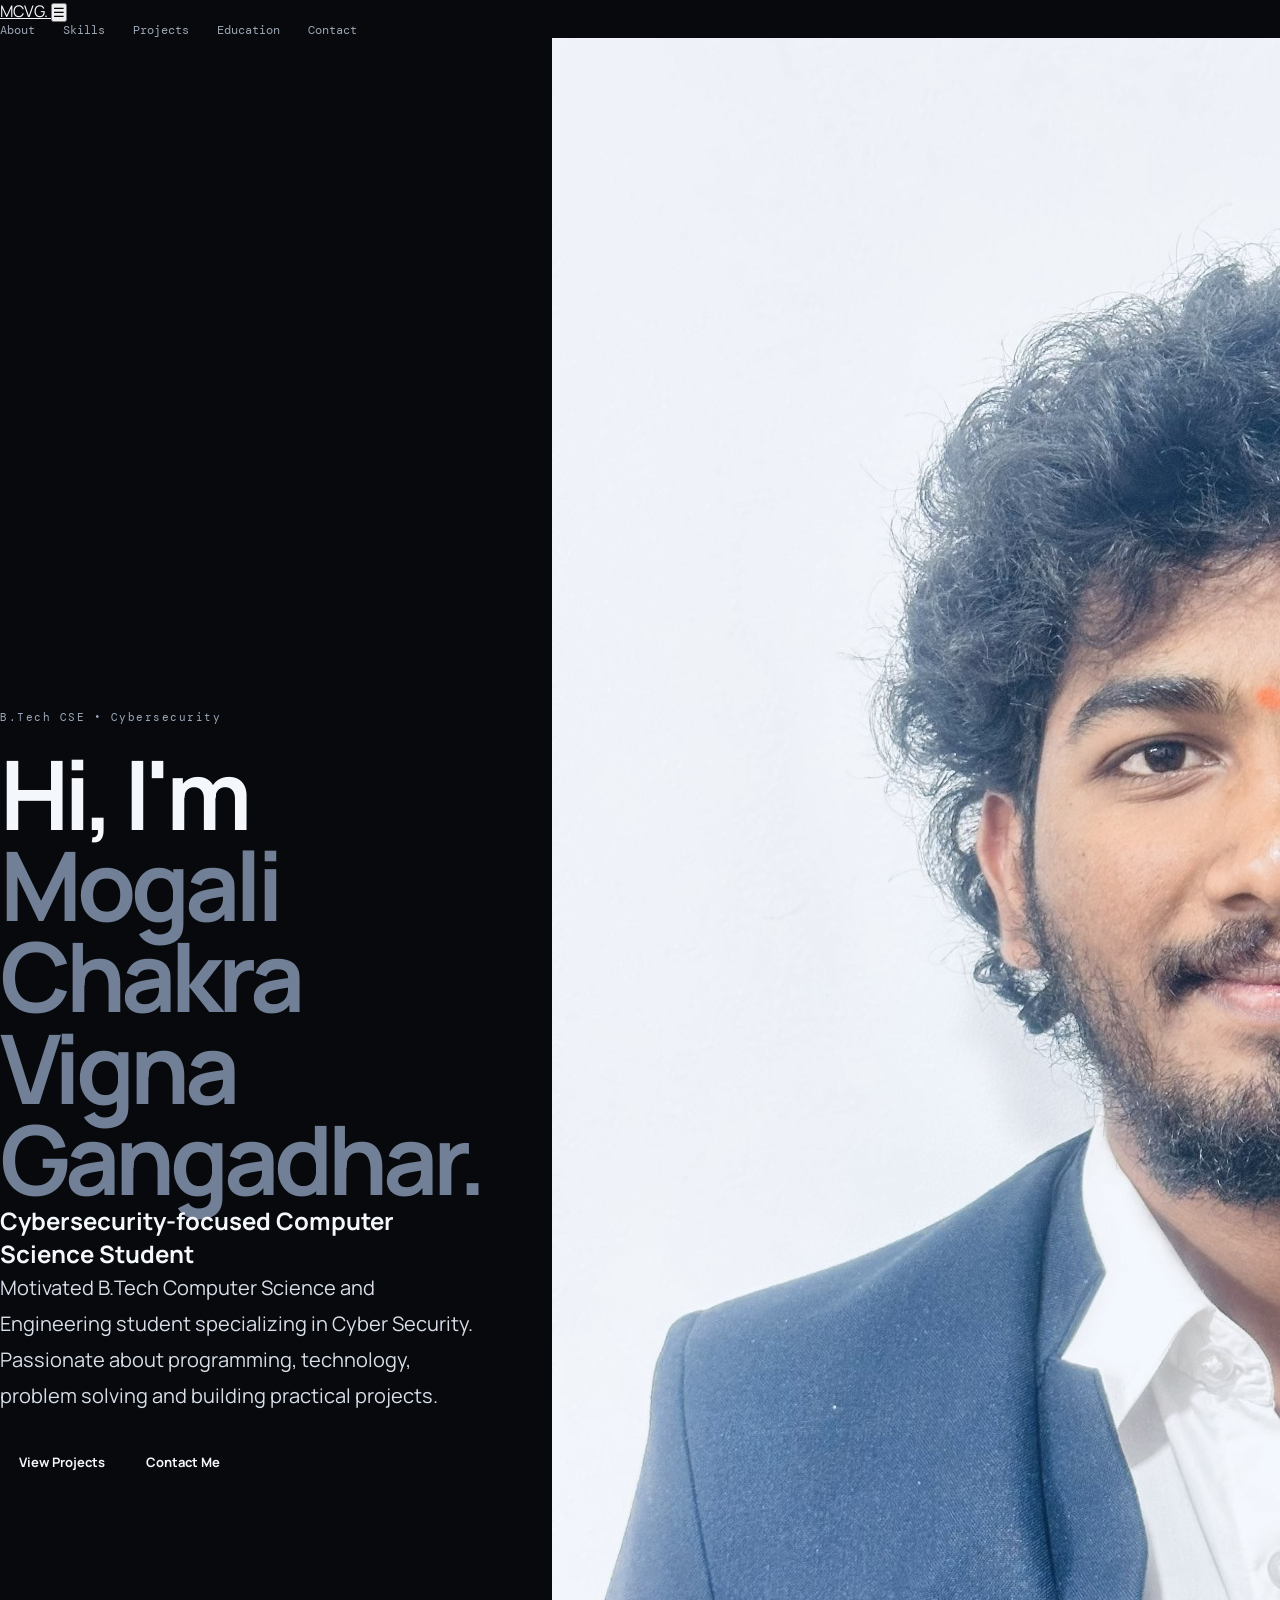
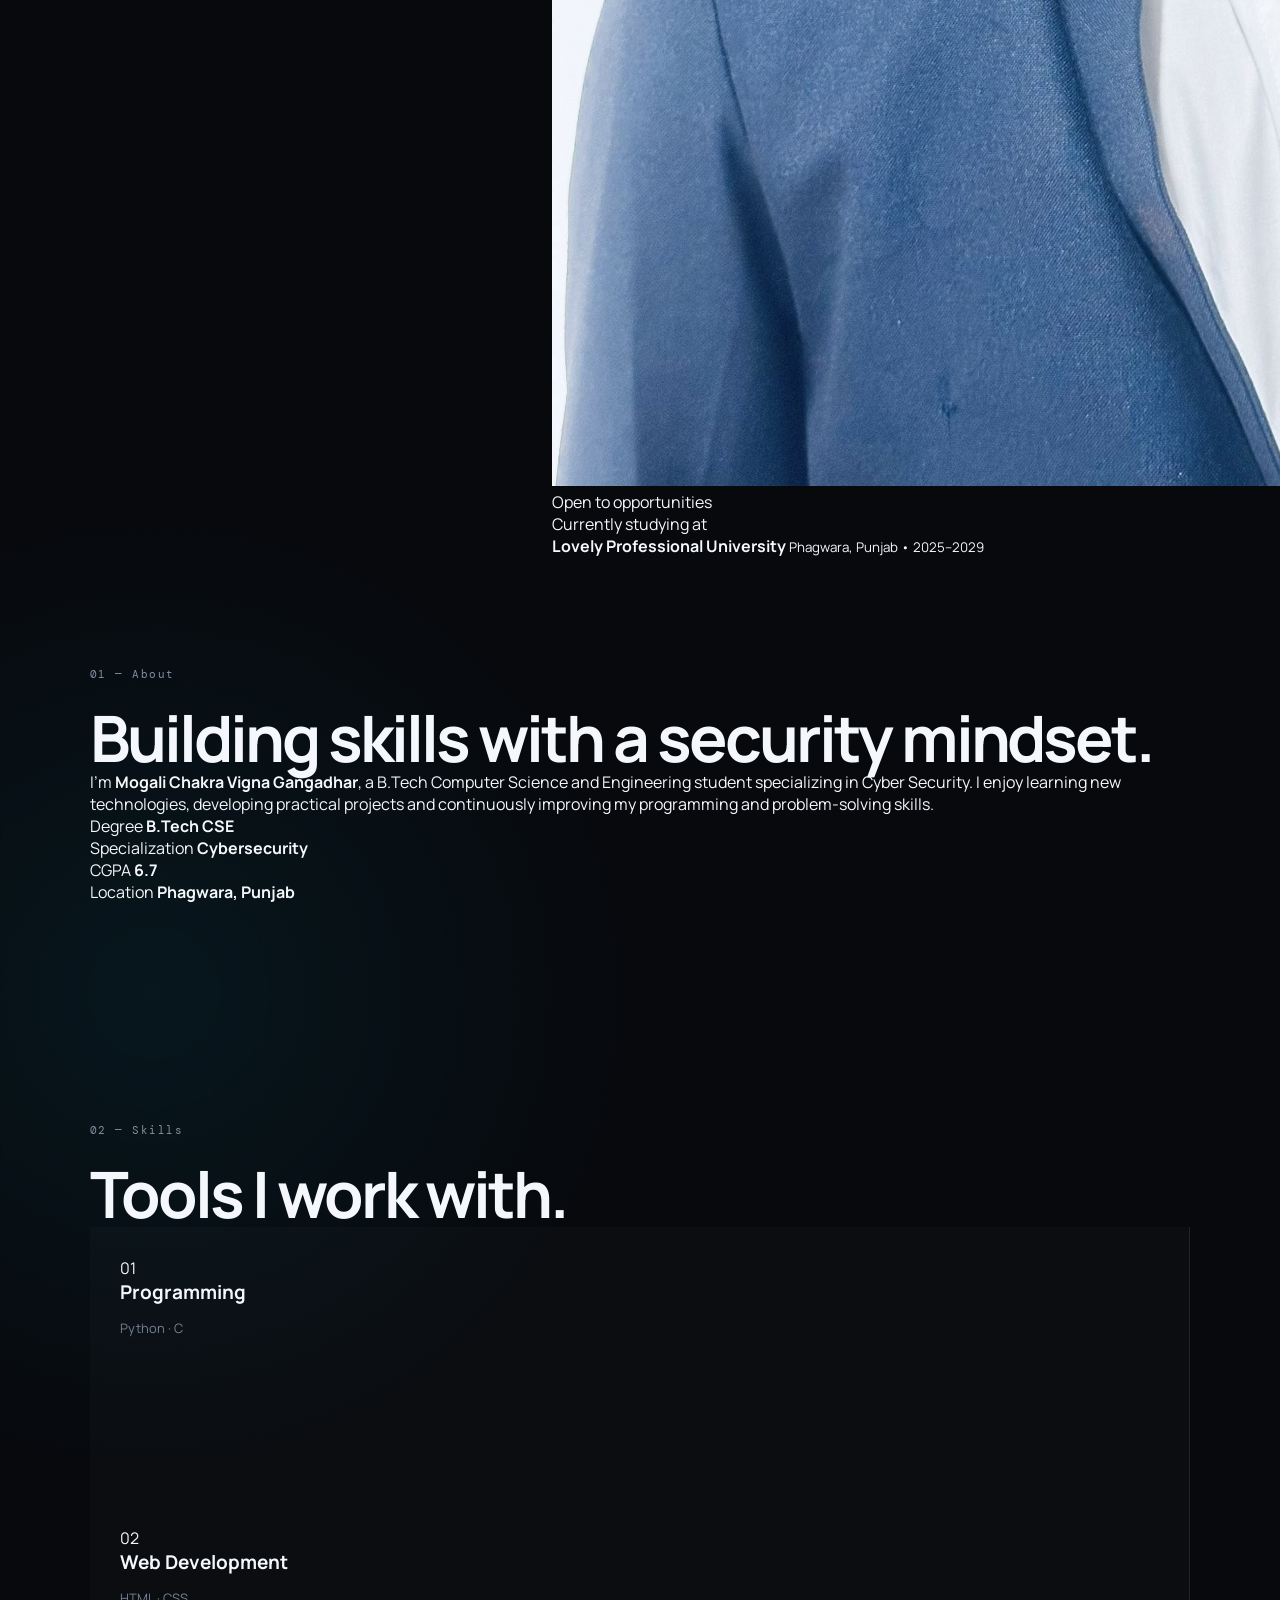
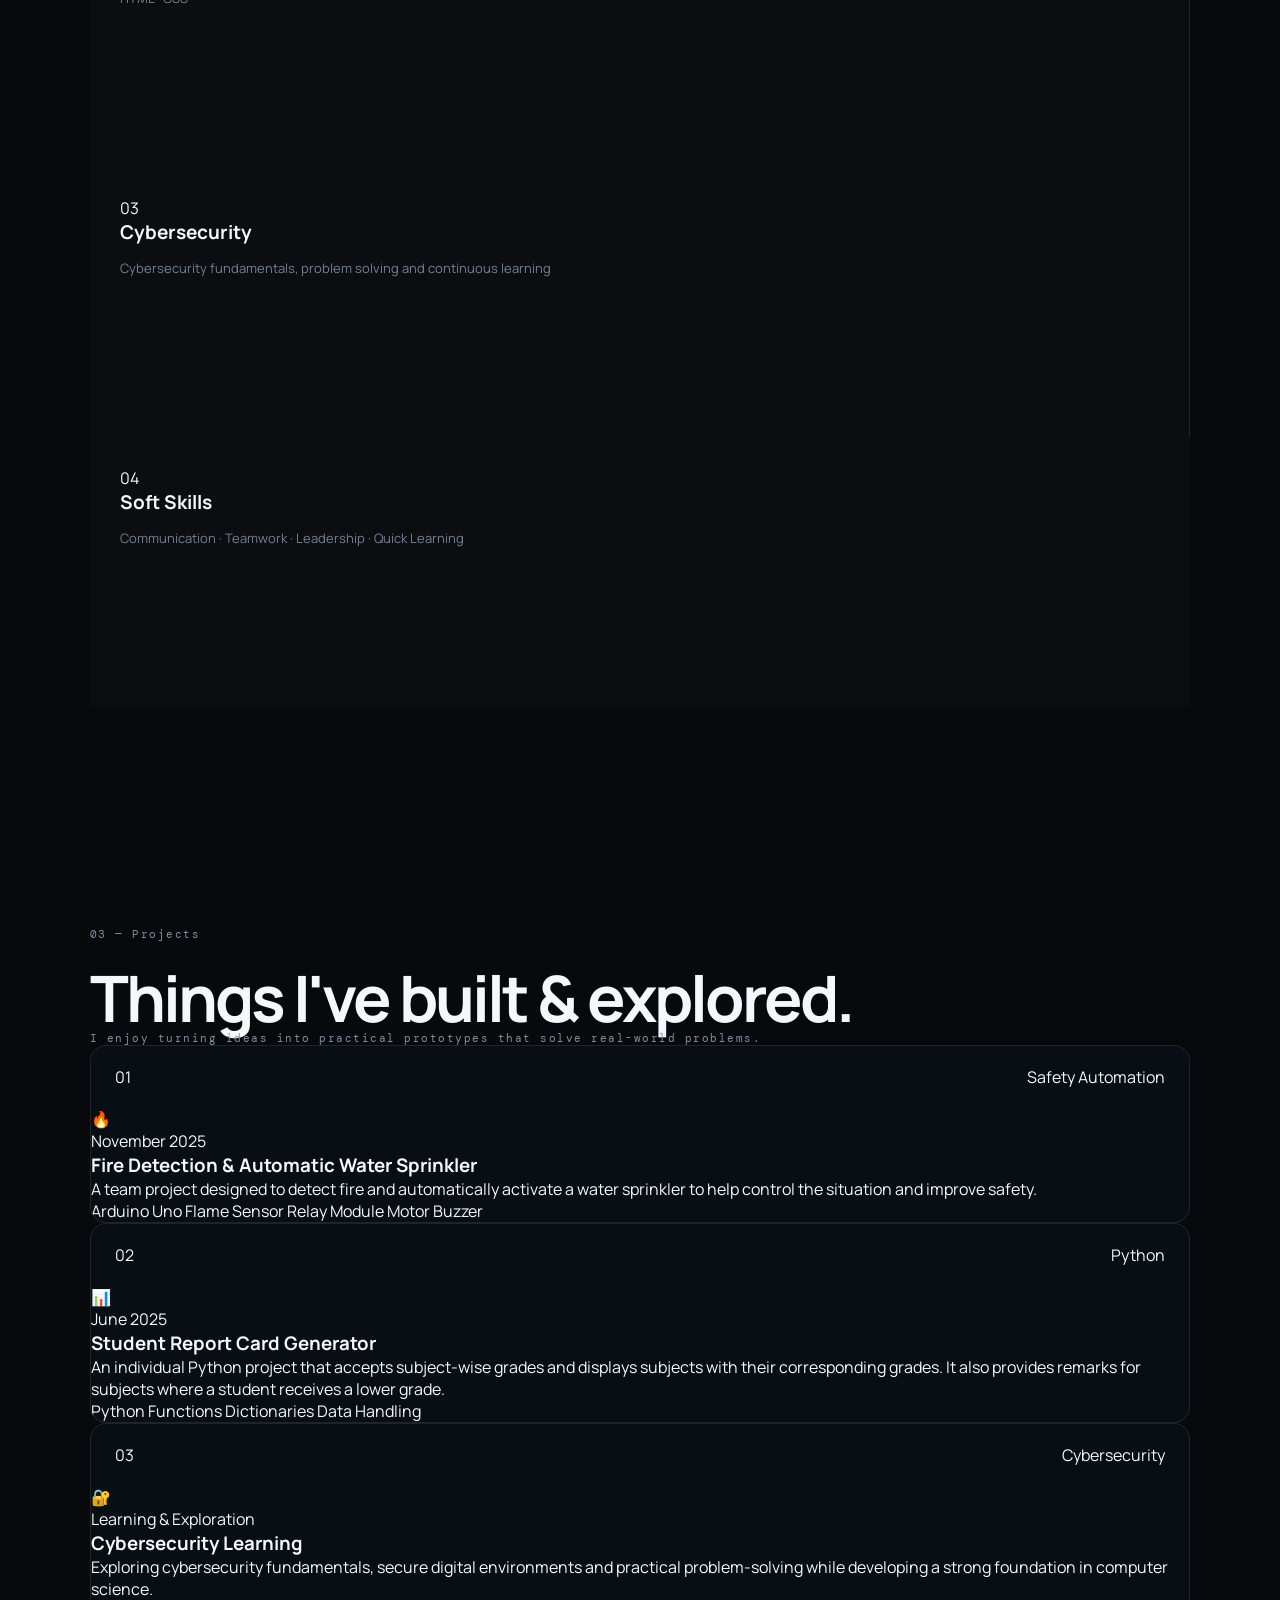
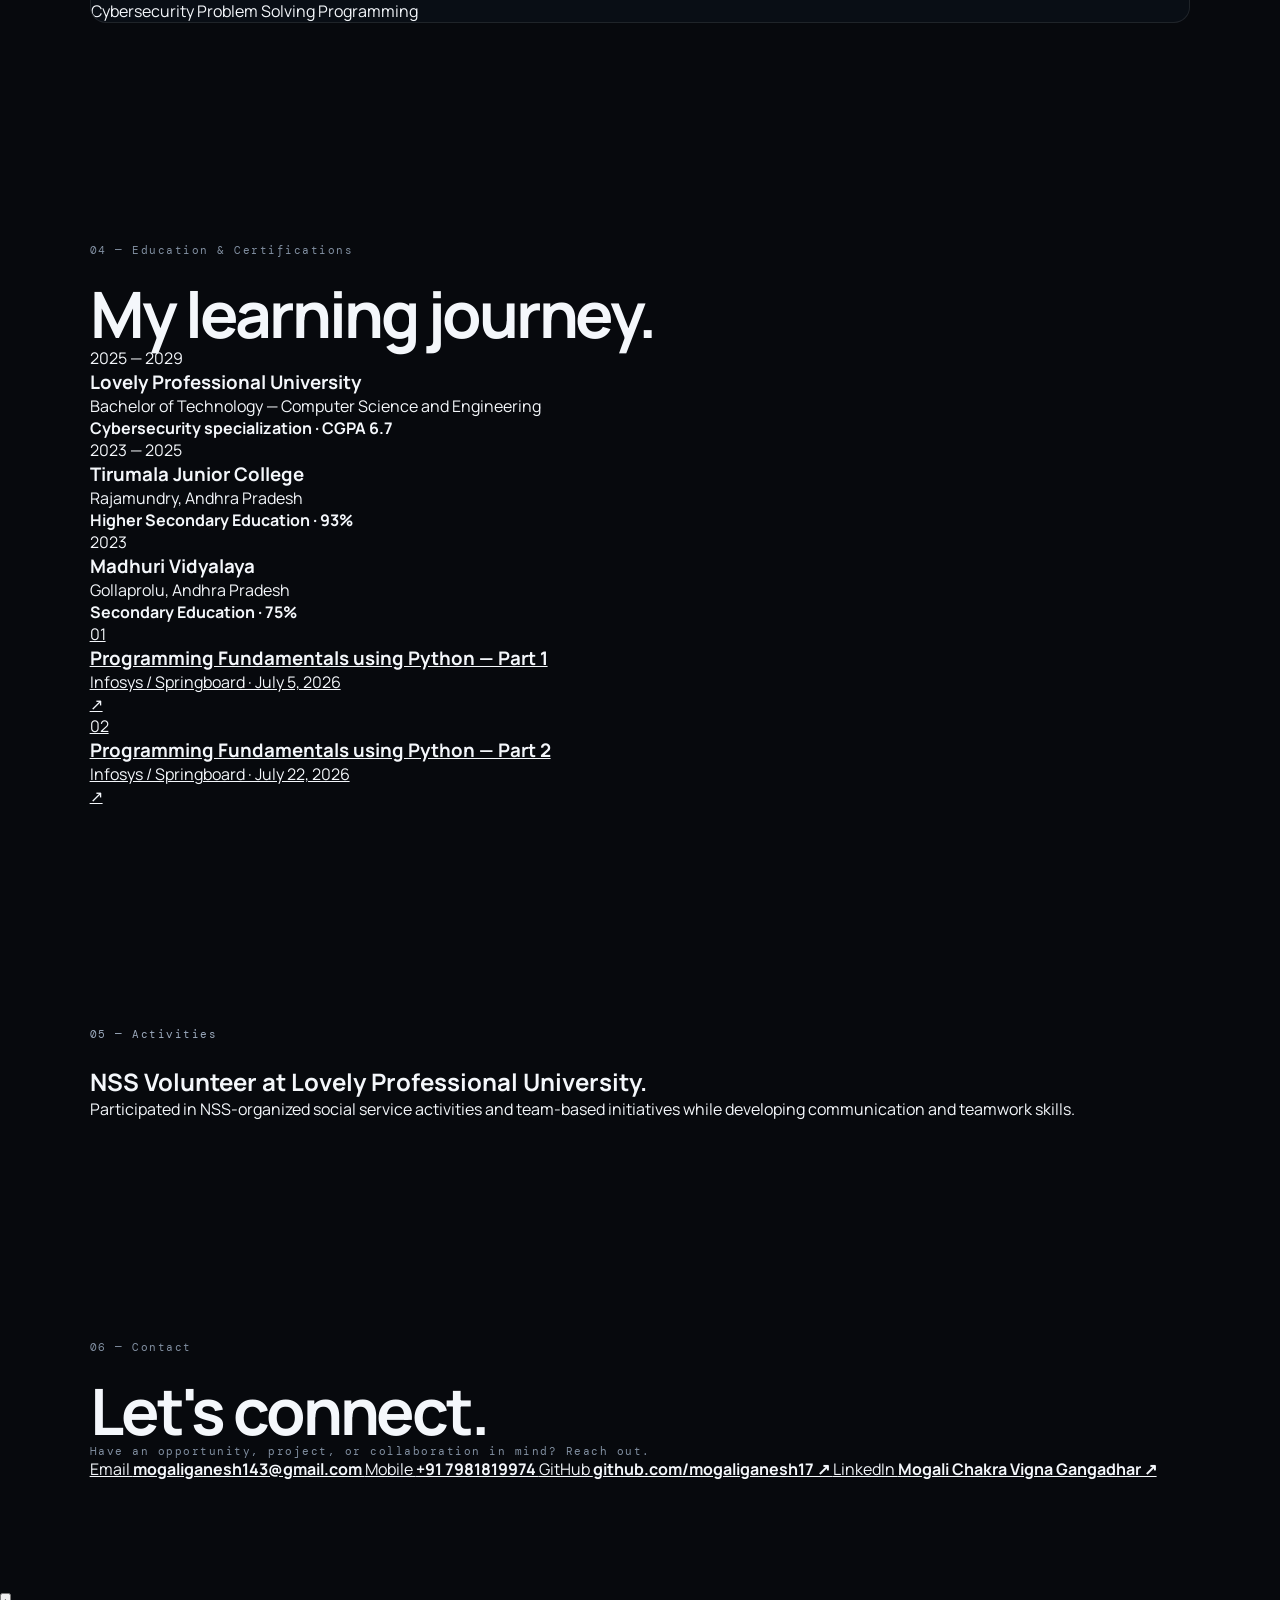
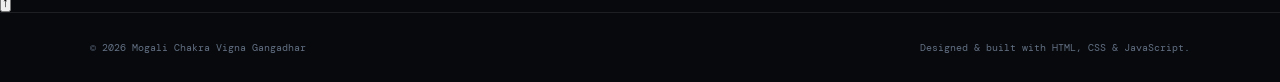
==== commit cb7b90a6: "Update index.html" ====
--- a/index.html
+++ b/index.html
@@ -3,359 +3,818 @@
 <head>
   <meta charset="UTF-8">
   <meta name="viewport" content="width=device-width, initial-scale=1.0">
-  <meta name="description" content="Portfolio of Mogali Chakra Vigna Gangadhar — CSE Cyber Security student.">
-  <title>Mogali Chakra Vigna Gangadhar | Portfolio</title>
+
+  <meta name="description"
+        content="Mogali Chakra Vigna Gangadhar — Cybersecurity-focused Computer Science student portfolio.">
+
+  <title>Mogali Chakra Vigna Gangadhar | Cybersecurity Portfolio</title>
+
+  <link rel="preconnect" href="https://fonts.googleapis.com">
+  <link rel="preconnect" href="https://fonts.gstatic.com" crossorigin>
+
+  <link href="https://fonts.googleapis.com/css2?family=Inter:wght@400;500;600;700;800&display=swap"
+        rel="stylesheet">
+
   <link rel="stylesheet" href="style.css">
 </head>
+
 <body>
 
-  <div class="bg-orb orb-one"></div>
-  <div class="bg-orb orb-two"></div>
-
-  <header class="navbar">
-    <a class="brand" href="#home">MCVG<span>.</span></a>
-
-    <nav id="nav">
-      <a href="#home">Home</a>
+  <!-- ================= NAVBAR ================= -->
+
+  <header class="nav">
+
+    <a class="logo" href="#home">
+      MCVG<span>.</span>
+    </a>
+
+    <button class="menu" aria-label="Open menu">
+      ☰
+    </button>
+
+    <nav>
       <a href="#about">About</a>
       <a href="#skills">Skills</a>
       <a href="#projects">Projects</a>
-      <a href="#certifications">Certificates</a>
+      <a href="#education">Education</a>
       <a href="#contact">Contact</a>
     </nav>
 
-    <a class="nav-cta" href="#contact">Let's Talk <span>↗</span></a>
   </header>
 
+
   <main>
-    <!-- HERO -->
-    <section class="hero section" id="home">
-      <div class="hero-copy reveal">
-        <div class="eyebrow"><span class="dot"></span> CSE • CYBER SECURITY</div>
-        <h1>Building with<br><span>curiosity & code.</span></h1>
-        <p class="hero-text">
-          I'm <strong>Mogali Chakra Vigna Gangadhar</strong>, a Computer Science
-          student focused on Cyber Security, programming and practical
-          technology projects. I enjoy learning by building and turning ideas
-          into useful working prototypes.
-        </p>
-
-        <div class="hero-actions">
-          <a class="btn btn-primary" href="#projects">Explore My Work <span>↗</span></a>
-          <a class="btn btn-ghost" href="#contact">Contact Me</a>
-        </div>
-
-        <div class="quick-stats">
-          <div><strong>6.7</strong><span>CGPA</span></div>
-          <div><strong>04</strong><span>Core Skills</span></div>
-          <div><strong>02</strong><span>Projects</span></div>
-        </div>
-      </div>
-
-      <div class="hero-visual reveal">
-        <div class="photo-frame">
-          <div class="frame-label">01 / PROFILE</div>
-          <img src="profile.jpg" alt="Mogali Chakra Vigna Gangadhar">
-          <div class="photo-caption">
-            <span>Computer Science</span>
-            <span>Cyber Security</span>
-          </div>
-        </div>
-      </div>
+
+    <!-- ================= HERO ================= -->
+
+    <section id="home" class="hero">
+
+      <div class="hero-copy">
+
+        <p class="eyebrow">
+          B.Tech CSE • Cybersecurity
+        </p>
+
+        <h1>
+          Hi, I'm
+          <span>Mogali Chakra Vigna Gangadhar.</span>
+        </h1>
+
+        <h2>
+          Cybersecurity-focused Computer Science Student
+        </h2>
+
+        <p class="lead">
+          Motivated B.Tech Computer Science and Engineering student
+          specializing in Cyber Security. Passionate about programming,
+          technology, problem solving and building practical projects.
+        </p>
+
+        <div class="buttons">
+
+          <a class="btn primary" href="#projects">
+            View Projects
+          </a>
+
+          <a class="btn secondary" href="#contact">
+            Contact Me
+          </a>
+
+        </div>
+
+      </div>
+
+
+      <!-- PROFILE CARD -->
+
+      <div class="hero-card">
+
+        <div class="profile-photo">
+
+          <img
+            src="profile.jpg"
+            alt="Mogali Chakra Vigna Gangadhar">
+
+        </div>
+
+        <div class="status">
+          <i></i> Open to opportunities
+        </div>
+
+        <p>
+          Currently studying at
+        </p>
+
+        <strong>
+          Lovely Professional University
+        </strong>
+
+        <small>
+          Phagwara, Punjab • 2025–2029
+        </small>
+
+      </div>
+
     </section>
 
-    <!-- ABOUT -->
-    <section class="section split" id="about">
-      <div class="section-heading reveal">
-        <span class="section-no">01</span>
-        <p>ABOUT ME</p>
-        <h2>Turning learning<br>into <span>real work.</span></h2>
-      </div>
-
-      <div class="about-content reveal">
-        <p class="lead">
-          I'm a CSE Cyber Security student who enjoys learning by building.
-          My current interests include programming, web fundamentals and
-          practical systems that solve everyday problems.
-        </p>
+
+
+    <!-- ================= ABOUT ================= -->
+
+    <section id="about" class="section">
+
+      <div class="section-heading">
+
+        <p class="eyebrow">
+          01 — About
+        </p>
+
+        <h2>
+          Building skills with
+          a security mindset.
+        </h2>
+
+      </div>
+
+
+      <div class="about-grid">
+
         <p>
-          I like taking an idea from a simple concept to a working prototype,
-          while improving my problem-solving and technical skills along the way.
-          I'm currently strengthening my foundation in Python, C, HTML and CSS.
-        </p>
-
-        <div class="info-grid">
-          <div class="info-card">
-            <span>Education</span>
-            <strong>B.Tech — CSE</strong>
-            <small>Cyber Security</small>
-          </div>
-          <div class="info-card">
-            <span>University</span>
-            <strong>Lovely Professional University</strong>
-            <small>India</small>
-          </div>
-          <div class="info-card">
-            <span>Academic Score</span>
-            <strong>6.7 CGPA</strong>
-            <small>Current</small>
-          </div>
-          <div class="info-card">
-            <span>Focus</span>
-            <strong>Cyber Security</strong>
-            <small>Programming & Projects</small>
-          </div>
-        </div>
-
-        <div class="extra-details">
+
+          I'm
+          <strong>Mogali Chakra Vigna Gangadhar</strong>,
+          a B.Tech Computer Science and Engineering student
+          specializing in Cyber Security.
+
+          I enjoy learning new technologies, developing practical
+          projects and continuously improving my programming and
+          problem-solving skills.
+
+        </p>
+
+
+        <div class="facts">
+
           <div>
-            <span>Career Objective</span>
-            <p>Aspiring Cybersecurity Analyst interested in building practical skills, solving problems and contributing to secure digital environments.</p>
-          </div>
+            <span>Degree</span>
+            <strong>B.Tech CSE</strong>
+          </div>
+
           <div>
-            <span>Languages</span>
-            <p>English • Hindi • Telugu</p>
-          </div>
+            <span>Specialization</span>
+            <strong>Cybersecurity</strong>
+          </div>
+
           <div>
-            <span>Activities</span>
-            <p>NSS Volunteer at Lovely Professional University • Social service activities</p>
-          </div>
+            <span>CGPA</span>
+            <strong>6.7</strong>
+          </div>
+
           <div>
-            <span>Interests</span>
-            <p>Singing • Outdoor games • Historical facts</p>
-          </div>
-        </div>
-      </div>
+            <span>Location</span>
+            <strong>Phagwara, Punjab</strong>
+          </div>
+
+        </div>
+
+      </div>
+
     </section>
 
-    <!-- SKILLS -->
-    <section class="section" id="skills">
-      <div class="section-heading reveal centered-heading">
-        <span class="section-no">02</span>
-        <p>SKILLS & EXPERTISE</p>
-        <h2>My current <span>toolkit.</span></h2>
-        <div class="heading-line"></div>
-      </div>
-
-      <div class="skills-grid reveal">
-        <article class="skill-card">
-          <div class="skill-icon">Py</div>
-          <span class="skill-number">01</span>
-          <h3>Python</h3>
-          <p>Programming fundamentals, logic building and problem solving.</p>
-          <div class="skill-bar"><i style="width:78%"></i></div>
+
+
+    <!-- ================= SKILLS ================= -->
+
+    <section id="skills" class="section alt">
+
+      <div class="section-heading">
+
+        <p class="eyebrow">
+          02 — Skills
+        </p>
+
+        <h2>
+          Tools I work with.
+        </h2>
+
+      </div>
+
+
+      <div class="skill-grid">
+
+        <div class="skill-card">
+
+          <span>01</span>
+
+          <h3>
+            Programming
+          </h3>
+
+          <p>
+            Python · C
+          </p>
+
+        </div>
+
+
+        <div class="skill-card">
+
+          <span>02</span>
+
+          <h3>
+            Web Development
+          </h3>
+
+          <p>
+            HTML · CSS
+          </p>
+
+        </div>
+
+
+        <div class="skill-card">
+
+          <span>03</span>
+
+          <h3>
+            Cybersecurity
+          </h3>
+
+          <p>
+            Cybersecurity fundamentals,
+            problem solving and continuous learning
+          </p>
+
+        </div>
+
+
+        <div class="skill-card">
+
+          <span>04</span>
+
+          <h3>
+            Soft Skills
+          </h3>
+
+          <p>
+            Communication · Teamwork ·
+            Leadership · Quick Learning
+          </p>
+
+        </div>
+
+      </div>
+
+    </section>
+
+
+
+    <!-- ================= PROJECTS ================= -->
+
+    <section id="projects" class="section projects-section">
+
+      <div class="section-heading">
+
+        <p class="eyebrow">
+          03 — Projects
+        </p>
+
+        <h2>
+          Things I've built & explored.
+        </h2>
+
+        <p>
+          I enjoy turning ideas into practical prototypes
+          that solve real-world problems.
+        </p>
+
+      </div>
+
+
+      <div class="project-grid">
+
+
+        <!-- PROJECT 1 -->
+
+        <article class="project-card featured">
+
+          <div class="project-top">
+
+            <span class="project-index">
+              01
+            </span>
+
+            <span class="project-label">
+              Safety Automation
+            </span>
+
+          </div>
+
+
+          <div class="project-icon">
+            🔥
+          </div>
+
+
+          <p class="tag">
+            November 2025
+          </p>
+
+
+          <h3>
+            Fire Detection & Automatic Water Sprinkler
+          </h3>
+
+
+          <p>
+
+            A team project designed to detect fire and
+            automatically activate a water sprinkler to
+            help control the situation and improve safety.
+
+          </p>
+
+
+          <div class="chips">
+
+            <span>Arduino Uno</span>
+
+            <span>Flame Sensor</span>
+
+            <span>Relay Module</span>
+
+            <span>Motor</span>
+
+            <span>Buzzer</span>
+
+          </div>
+
         </article>
 
-        <article class="skill-card">
-          <div class="skill-icon">C</div>
-          <span class="skill-number">02</span>
-          <h3>C Programming</h3>
-          <p>Core programming concepts, arrays, functions and data handling.</p>
-          <div class="skill-bar"><i style="width:72%"></i></div>
+
+
+        <!-- PROJECT 2 -->
+
+        <article class="project-card">
+
+          <div class="project-top">
+
+            <span class="project-index">
+              02
+            </span>
+
+            <span class="project-label">
+              Python
+            </span>
+
+          </div>
+
+
+          <div class="project-icon">
+            📊
+          </div>
+
+
+          <p class="tag">
+            June 2025
+          </p>
+
+
+          <h3>
+            Student Report Card Generator
+          </h3>
+
+
+          <p>
+
+            An individual Python project that accepts
+            subject-wise grades and displays subjects
+            with their corresponding grades.
+
+            It also provides remarks for subjects where
+            a student receives a lower grade.
+
+          </p>
+
+
+          <div class="chips">
+
+            <span>Python</span>
+
+            <span>Functions</span>
+
+            <span>Dictionaries</span>
+
+            <span>Data Handling</span>
+
+          </div>
+
         </article>
 
-        <article class="skill-card">
-          <div class="skill-icon">&lt;/&gt;</div>
-          <span class="skill-number">03</span>
-          <h3>HTML</h3>
-          <p>Semantic structure and responsive page foundations.</p>
-          <div class="skill-bar"><i style="width:82%"></i></div>
+
+
+        <!-- PROJECT 3 -->
+
+        <article class="project-card">
+
+          <div class="project-top">
+
+            <span class="project-index">
+              03
+            </span>
+
+            <span class="project-label">
+              Cybersecurity
+            </span>
+
+          </div>
+
+
+          <div class="project-icon">
+            🔐
+          </div>
+
+
+          <p class="tag">
+            Learning & Exploration
+          </p>
+
+
+          <h3>
+            Cybersecurity Learning
+          </h3>
+
+
+          <p>
+
+            Exploring cybersecurity fundamentals,
+            secure digital environments and practical
+            problem-solving while developing a strong
+            foundation in computer science.
+
+          </p>
+
+
+          <div class="chips">
+
+            <span>Cybersecurity</span>
+
+            <span>Problem Solving</span>
+
+            <span>Programming</span>
+
+          </div>
+
         </article>
 
-        <article class="skill-card">
-          <div class="skill-icon">CSS</div>
-          <span class="skill-number">04</span>
-          <h3>CSS</h3>
-          <p>Layouts, responsive design, visual styling and animations.</p>
-          <div class="skill-bar"><i style="width:78%"></i></div>
-        </article>
-      </div>
+      </div>
+
     </section>
 
-    <!-- PROJECTS -->
-    <section class="section" id="projects">
-      <div class="section-heading reveal">
-        <span class="section-no">03</span>
-        <p>PROJECTS</p>
-        <h2>Ideas turned<br>into <span>prototypes.</span></h2>
-      </div>
-
-      <div class="project-area reveal">
-        <article class="project-card featured">
-          <div class="project-top">
-            <span class="project-type">Featured Project</span>
-            <span class="project-number">01</span>
-          </div>
-
-          <div class="project-illustration">
-            <div class="flame">♨</div>
-            <div class="sensor sensor-a">SMOKE</div>
-            <div class="sensor sensor-b">HEAT</div>
-            <div class="water-line"></div>
-            <div class="sprinkler">✦</div>
-          </div>
-
-          <div class="project-body">
-            <h3>Fire Detection System & Water Sprinkler</h3>
+
+
+    <!-- ================= EDUCATION ================= -->
+
+    <section id="education" class="section alt">
+
+      <div class="section-heading">
+
+        <p class="eyebrow">
+          04 — Education & Certifications
+        </p>
+
+        <h2>
+          My learning journey.
+        </h2>
+
+      </div>
+
+
+      <div class="timeline">
+
+
+        <!-- LPU -->
+
+        <div class="timeline-item">
+
+          <span>
+            2025 — 2029
+          </span>
+
+          <div>
+
+            <h3>
+              Lovely Professional University
+            </h3>
+
             <p>
-              A safety-focused project designed to detect fire conditions and
-              trigger a water sprinkler response, combining sensing and
-              automated action to improve early fire response.
+              Bachelor of Technology —
+              Computer Science and Engineering
             </p>
-            <div class="tags">
-              <span>Fire Detection</span>
-              <span>Automation</span>
-              <span>Safety System</span>
-              <span>IoT Concept</span>
-            </div>
-          </div>
-        </article>
-
-
-        <article class="project-card">
-          <div class="project-top">
-            <span class="project-type">Python Project</span>
-            <span class="project-number">02</span>
-          </div>
-          <div class="project-body">
-            <h3>Student Report Card Generator</h3>
+
+            <strong>
+              Cybersecurity specialization · CGPA 6.7
+            </strong>
+
+          </div>
+
+        </div>
+
+
+
+        <!-- 12TH -->
+
+        <div class="timeline-item">
+
+          <span>
+            2023 — 2025
+          </span>
+
+          <div>
+
+            <h3>
+              Tirumala Junior College
+            </h3>
+
             <p>
-              An individual Python project that accepts subject-wise grades,
-              displays subjects with their corresponding grades and adds
-              remarks for lower grades using dictionaries and functions.
+              Rajamundry, Andhra Pradesh
             </p>
-            <div class="tags">
-              <span>Python</span>
-              <span>Functions</span>
-              <span>Dictionaries</span>
-              <span>Logic Building</span>
-            </div>
-          </div>
-        </article>
-
-        <aside class="project-side">
-          <div class="mini-card">
-            <span>PROJECT MINDSET</span>
-            <h3>Learn → Build → Test → Improve</h3>
-            <p>I prefer practical projects that turn classroom concepts into something demonstrable.</p>
-          </div>
-          <div class="mini-card accent-card">
-            <span>CURRENT FOCUS</span>
-            <h3>Cyber Security + Development</h3>
-            <p>Strengthening programming fundamentals while exploring security-oriented problem solving.</p>
-          </div>
-        </aside>
-      </div>
+
+            <strong>
+              Higher Secondary Education · 93%
+            </strong>
+
+          </div>
+
+        </div>
+
+
+
+        <!-- 10TH -->
+
+        <div class="timeline-item">
+
+          <span>
+            2023
+          </span>
+
+          <div>
+
+            <h3>
+              Madhuri Vidyalaya
+            </h3>
+
+            <p>
+              Gollaprolu, Andhra Pradesh
+            </p>
+
+            <strong>
+              Secondary Education · 75%
+            </strong>
+
+          </div>
+
+        </div>
+
+      </div>
+
+
+
+      <!-- CERTIFICATES -->
+
+      <div class="certs">
+
+
+        <!-- CERTIFICATE 1 -->
+
+        <a
+          class="certificate-card"
+          href="python-fundamentals-part-1.pdf"
+          target="_blank"
+        >
+
+          <div class="certificate-number">
+            01
+          </div>
+
+          <div class="certificate-content">
+
+            <h3>
+              Programming Fundamentals using Python — Part 1
+            </h3>
+
+            <p>
+              Infosys / Springboard · July 5, 2026
+            </p>
+
+          </div>
+
+          <span class="certificate-arrow">
+            ↗
+          </span>
+
+        </a>
+
+
+
+        <!-- CERTIFICATE 2 -->
+
+        <a
+          class="certificate-card"
+          href="python-fundamentals-part-2.pdf"
+          target="_blank"
+        >
+
+          <div class="certificate-number">
+            02
+          </div>
+
+          <div class="certificate-content">
+
+            <h3>
+              Programming Fundamentals using Python — Part 2
+            </h3>
+
+            <p>
+              Infosys / Springboard · July 22, 2026
+            </p>
+
+          </div>
+
+          <span class="certificate-arrow">
+            ↗
+          </span>
+
+        </a>
+
+      </div>
+
     </section>
 
 
-    <!-- EDUCATION -->
-    <section class="section" id="education">
-      <div class="section-heading reveal">
-        <span class="section-no">04</span>
-        <p>EDUCATION</p>
-        <h2>My academic<br><span>journey.</span></h2>
-      </div>
-
-      <div class="education-list reveal">
-        <article class="education-card">
-          <span>2025 — 2029</span>
-          <div>
-            <h3>Lovely Professional University</h3>
-            <p>Bachelor of Technology — Computer Science & Engineering</p>
-            <strong>CGPA: 6.7</strong>
-          </div>
-        </article>
-
-        <article class="education-card">
-          <span>2023 — 2025</span>
-          <div>
-            <h3>Tirumala Junior College, Rajamundry</h3>
-            <p>Higher Secondary Education</p>
-            <strong>Percentage: 93%</strong>
-          </div>
-        </article>
-
-        <article class="education-card">
-          <span>2023</span>
-          <div>
-            <h3>Madhuri Vidyalaya, Gollaprolu, Andhra Pradesh</h3>
-            <p>Secondary Education</p>
-            <strong>Percentage: 75%</strong>
-          </div>
-        </article>
-      </div>
+
+    <!-- ================= ACTIVITIES ================= -->
+
+    <section class="section compact">
+
+      <div class="achievement">
+
+        <div>
+
+          <p class="eyebrow">
+            05 — Activities
+          </p>
+
+          <h2>
+            NSS Volunteer at Lovely Professional University.
+          </h2>
+
+        </div>
+
+
+        <p>
+
+          Participated in NSS-organized social service
+          activities and team-based initiatives while
+          developing communication and teamwork skills.
+
+        </p>
+
+      </div>
+
     </section>
 
-    <!-- CERTIFICATIONS -->
-    <section class="section" id="certifications">
-      <div class="section-heading reveal centered-heading">
-        <span class="section-no">05</span>
-        <p>CERTIFICATIONS</p>
-        <h2>Learning with <span>proof.</span></h2>
-        <div class="heading-line"></div>
-      </div>
-
-      <div class="cert-grid reveal">
-        <article class="cert-card">
-          <div class="cert-top"><span>INFOSYS / SPRINGBOARD</span><span>01</span></div>
-          <div class="cert-mark">PY</div>
-          <h3>Programming Fundamentals using Python — Part 1</h3>
-          <p>Course completion certificate issued July 5, 2026.</p>
-          <a href="python-fundamentals-part-1.pdf" target="_blank">View Certificate ↗</a>
-        </article>
-
-        <article class="cert-card">
-          <div class="cert-top"><span>INFOSYS / SPRINGBOARD</span><span>02</span></div>
-          <div class="cert-mark">PY</div>
-          <h3>Programming Fundamentals using Python — Part 2</h3>
-          <p>Course completion certificate issued July 22, 2026.</p>
-          <a href="python-fundamentals-part-2.pdf" target="_blank">View Certificate ↗</a>
-        </article>
-      </div>
+
+
+    <!-- ================= CONTACT ================= -->
+
+    <section id="contact" class="section contact">
+
+      <div class="section-heading">
+
+        <p class="eyebrow">
+          06 — Contact
+        </p>
+
+        <h2>
+          Let's connect.
+        </h2>
+
+        <p>
+          Have an opportunity, project, or collaboration
+          in mind? Reach out.
+        </p>
+
+      </div>
+
+
+      <div class="contact-grid">
+
+
+        <!-- EMAIL -->
+
+        <a href="mailto:mogaliganesh143@gmail.com">
+
+          <span>
+            Email
+          </span>
+
+          <strong>
+            mogaliganesh143@gmail.com
+          </strong>
+
+        </a>
+
+
+
+        <!-- MOBILE -->
+
+        <a href="tel:+917981819974">
+
+          <span>
+            Mobile
+          </span>
+
+          <strong>
+            +91 7981819974
+          </strong>
+
+        </a>
+
+
+
+        <!-- GITHUB -->
+
+        <a
+          href="https://github.com/mogaliganesh17"
+          target="_blank"
+          rel="noopener"
+        >
+
+          <span>
+            GitHub
+          </span>
+
+          <strong>
+            github.com/mogaliganesh17 ↗
+          </strong>
+
+        </a>
+
+
+
+        <!-- LINKEDIN -->
+
+        <a
+          href="https://www.linkedin.com/in/mogali-chakra-vigna-gangadhar-5695a237a"
+          target="_blank"
+          rel="noopener"
+        >
+
+          <span>
+            LinkedIn
+          </span>
+
+          <strong>
+            Mogali Chakra Vigna Gangadhar ↗
+          </strong>
+
+        </a>
+
+      </div>
+
     </section>
 
-    <!-- CONTACT -->
-    <section class="section contact-section" id="contact">
-      <div class="section-heading reveal">
-        <span class="section-no">06</span>
-        <p>LET'S CONNECT</p>
-        <h2>Have an idea?<br><span>Let's build.</span></h2>
-      </div>
-
-      <div class="contact-content reveal">
-        <p class="lead">
-          I'm open to learning opportunities, collaborations, projects and
-          conversations around technology and cyber security.
-        </p>
-
-        <a class="email-link" href="mailto:mogaliganesh143@gmail.com">
-          mogaliganesh143@gmail.com <span>↗</span>
-        </a>
-        <p class="phone-link">+91 7981819974</p>
-
-        <div class="socials">
-          <a href="https://github.com/mogaliganesh17" target="_blank" rel="noopener">GitHub ↗</a>
-          <a href="https://www.linkedin.com/in/mogali-chakra-vigna-gangadhar-5695a237a" target="_blank" rel="noopener">LinkedIn ↗</a>
-        </div>
-      </div>
-    </section>
   </main>
 
+
+
+  <!-- ================= FOOTER ================= -->
+
+  <div class="cursor-glow" aria-hidden="true"></div>
+
+  <button
+    class="back-top"
+    aria-label="Back to top"
+  >
+    ↑
+  </button>
+
+
   <footer>
-    <div><strong>Mogali Chakra Vigna Gangadhar</strong><span> CSE • Cyber Security</span></div>
-    <div>© 2026 • Built with HTML & CSS</div>
+
+    <p>
+      © 2026 Mogali Chakra Vigna Gangadhar
+    </p>
+
+    <p>
+      Designed & built with HTML, CSS & JavaScript.
+    </p>
+
   </footer>
 
-  <script>
-    // Small scroll reveal effect; the portfolio itself is HTML/CSS.
-    const observer = new IntersectionObserver((entries) => {
-      entries.forEach(entry => {
-        if (entry.isIntersecting) entry.target.classList.add("visible");
-      });
-    }, { threshold: 0.12 });
-
-    document.querySelectorAll(".reveal").forEach(el => observer.observe(el));
-  </script>
+
+  <script src="script.js"></script>
+
 </body>
 </html>
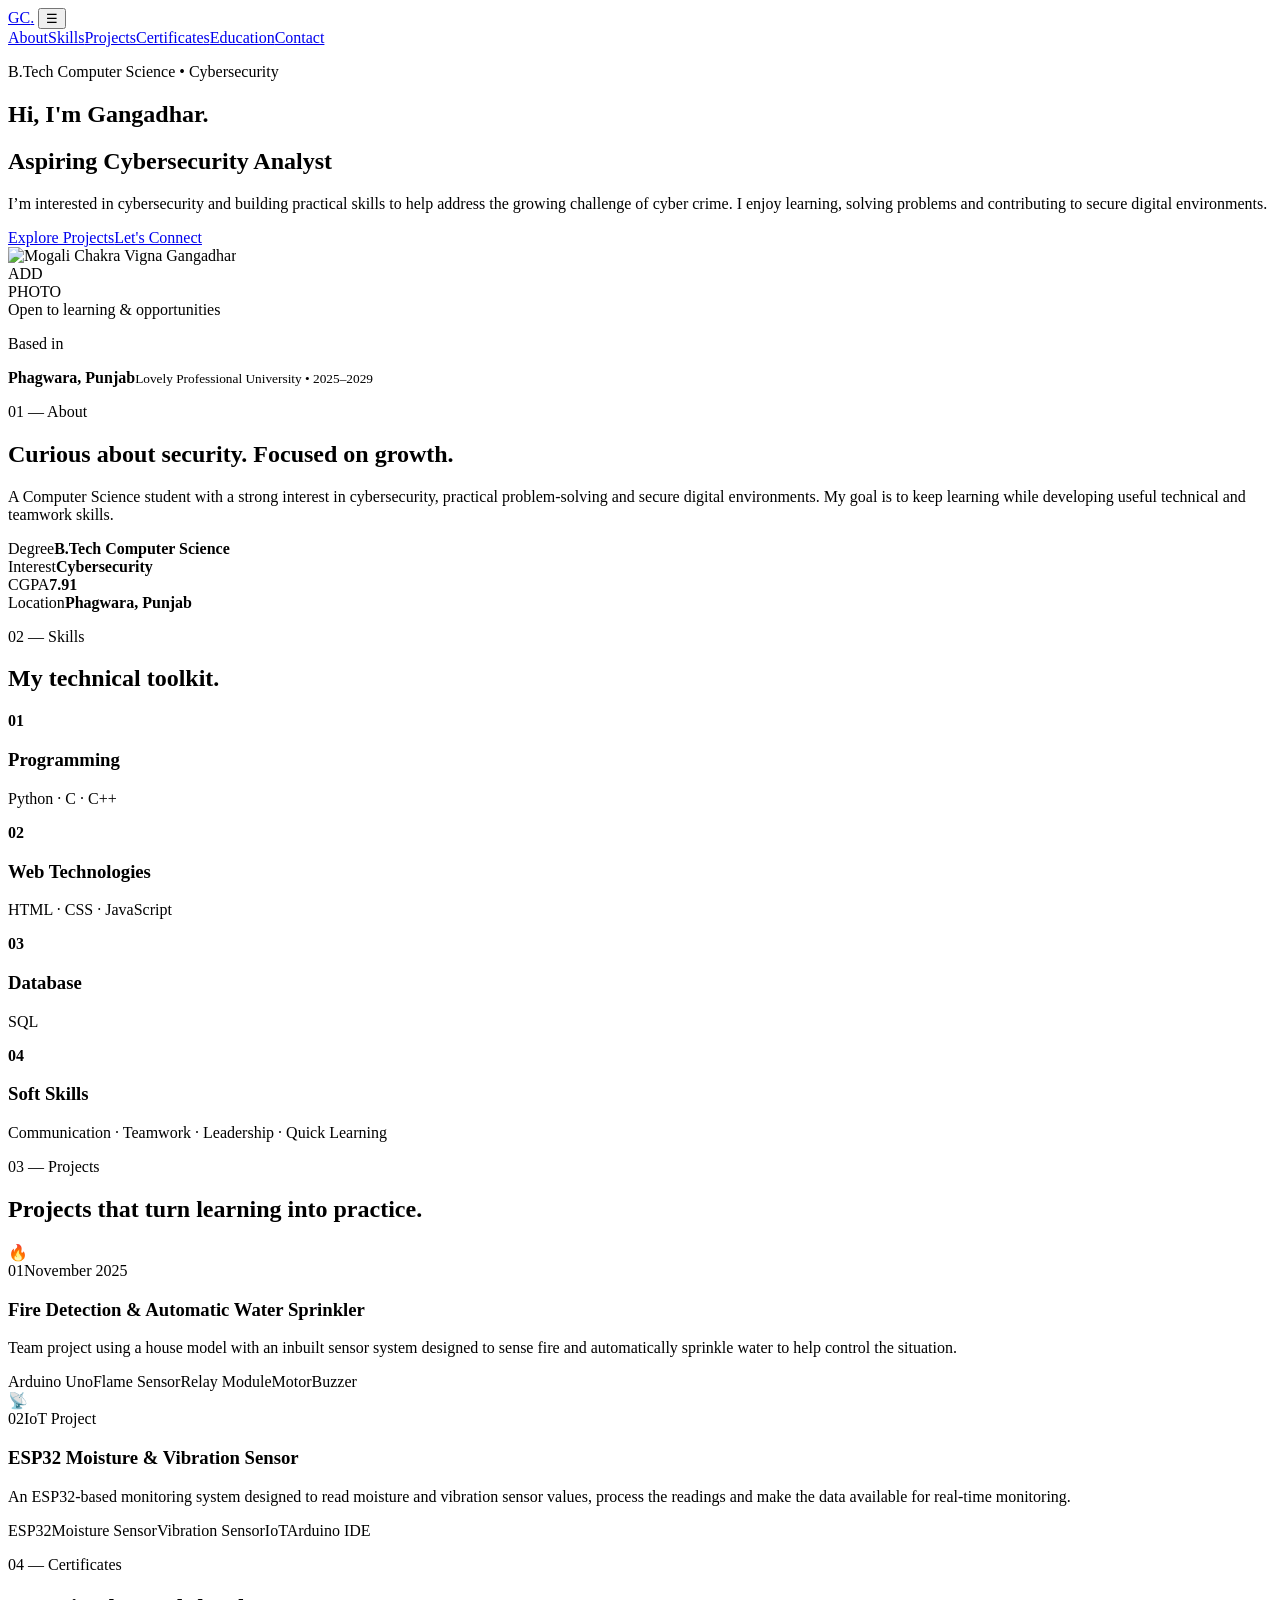
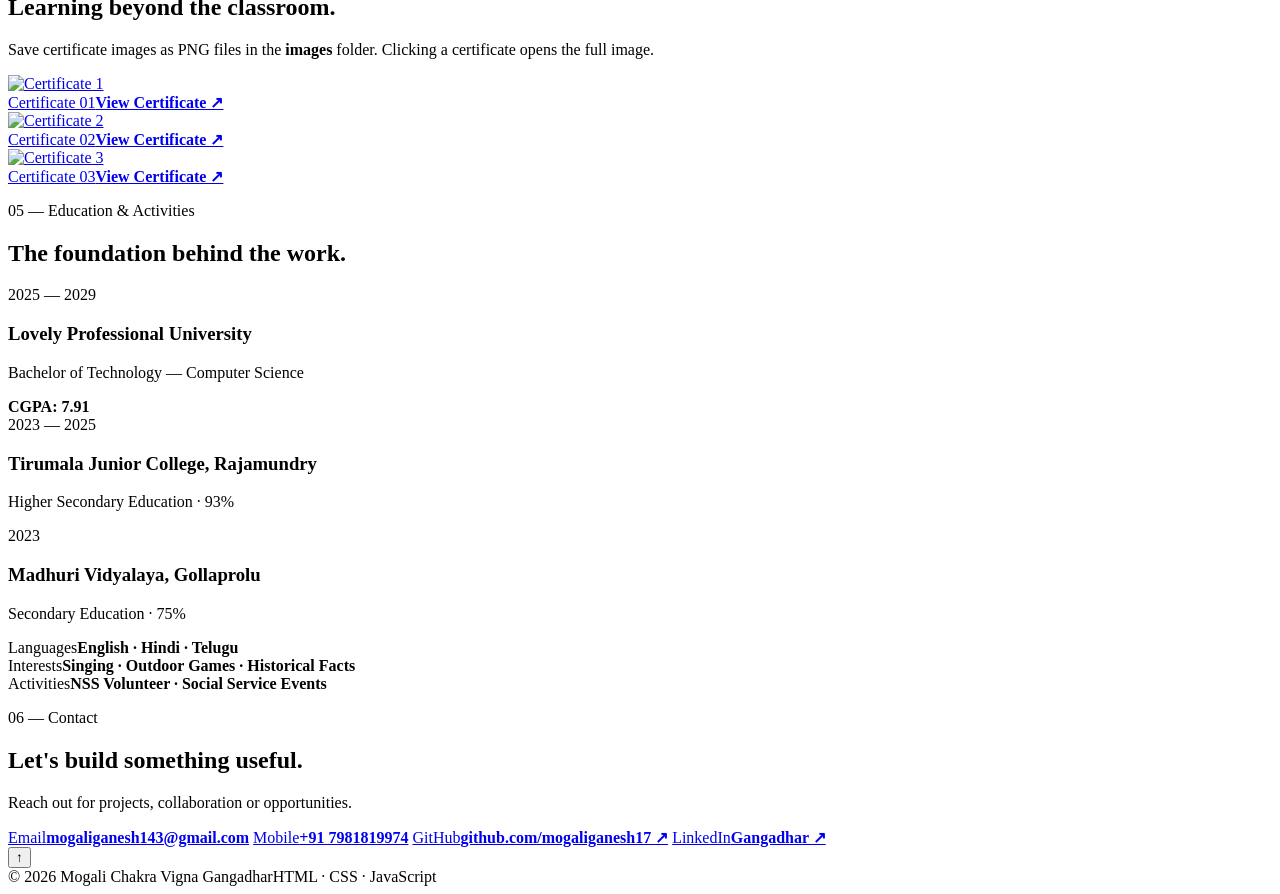
==== commit 0a64b1e8: "Rename index[1].html to index.html" ====
--- a/index.html
+++ b/index.html
@@ -1,820 +1,117 @@
 <!DOCTYPE html>
 <html lang="en">
 <head>
-  <meta charset="UTF-8">
-  <meta name="viewport" content="width=device-width, initial-scale=1.0">
+<meta charset="UTF-8">
+<meta name="viewport" content="width=device-width, initial-scale=1.0">
+<meta name="description" content="Mogali Chakra Vigna Gangadhar — Cybersecurity Portfolio">
+<title>Gangadhar | Cybersecurity Portfolio</title>
+<link rel="preconnect" href="https://fonts.googleapis.com">
+<link rel="preconnect" href="https://fonts.gstatic.com" crossorigin>
+<link href="https://fonts.googleapis.com/css2?family=Inter:wght@400;500;600;700;800&display=swap" rel="stylesheet">
+<link rel="stylesheet" href="style.css">
+</head>
+<body>
+<header class="nav">
+  <a class="logo" href="#home">GC<span>.</span></a>
+  <button class="menu" aria-label="Toggle navigation">☰</button>
+  <nav><a href="#about">About</a><a href="#skills">Skills</a><a href="#projects">Projects</a><a href="#certificates">Certificates</a><a href="#education">Education</a><a href="#contact">Contact</a></nav>
+</header>
 
-  <meta name="description"
-        content="Mogali Chakra Vigna Gangadhar — Cybersecurity-focused Computer Science student portfolio.">
+<main>
+<section id="home" class="hero">
+  <div class="hero-copy">
+    <p class="eyebrow">B.Tech Computer Science • Cybersecurity</p>
+    <h1>Hi, I'm <span>Gangadhar.</span></h1>
+    <h2>Aspiring Cybersecurity Analyst</h2>
+    <p class="lead">I’m interested in cybersecurity and building practical skills to help address the growing challenge of cyber crime. I enjoy learning, solving problems and contributing to secure digital environments.</p>
+    <div class="buttons"><a class="btn primary" href="#projects">Explore Projects</a><a class="btn secondary" href="#contact">Let's Connect</a></div>
+  </div>
+  <div class="profile-card">
+    <div class="profile-photo"><img src="images/profile.png" alt="Mogali Chakra Vigna Gangadhar"><div class="photo-placeholder">ADD<br>PHOTO</div></div>
+    <div class="status"><i></i> Open to learning & opportunities</div>
+    <p>Based in</p><strong>Phagwara, Punjab</strong><small>Lovely Professional University • 2025–2029</small>
+  </div>
+</section>
 
-  <title>Mogali Chakra Vigna Gangadhar | Cybersecurity Portfolio</title>
+<section id="about" class="section">
+  <div class="heading"><p class="eyebrow">01 — About</p><h2>Curious about security. Focused on growth.</h2></div>
+  <div class="about-grid">
+    <p>A Computer Science student with a strong interest in cybersecurity, practical problem-solving and secure digital environments. My goal is to keep learning while developing useful technical and teamwork skills.</p>
+    <div class="facts">
+      <div><span>Degree</span><strong>B.Tech Computer Science</strong></div><div><span>Interest</span><strong>Cybersecurity</strong></div>
+      <div><span>CGPA</span><strong>7.91</strong></div><div><span>Location</span><strong>Phagwara, Punjab</strong></div>
+    </div>
+  </div>
+</section>
 
-  <link rel="preconnect" href="https://fonts.googleapis.com">
-  <link rel="preconnect" href="https://fonts.gstatic.com" crossorigin>
+<section id="skills" class="section alt">
+  <div class="heading"><p class="eyebrow">02 — Skills</p><h2>My technical toolkit.</h2></div>
+  <div class="skill-grid">
+    <article><b>01</b><h3>Programming</h3><p>Python · C · C++</p></article>
+    <article><b>02</b><h3>Web Technologies</h3><p>HTML · CSS · JavaScript</p></article>
+    <article><b>03</b><h3>Database</h3><p>SQL</p></article>
+    <article><b>04</b><h3>Soft Skills</h3><p>Communication · Teamwork · Leadership · Quick Learning</p></article>
+  </div>
+</section>
 
-  <link href="https://fonts.googleapis.com/css2?family=Inter:wght@400;500;600;700;800&display=swap"
-        rel="stylesheet">
+<section id="projects" class="section">
+  <div class="heading"><p class="eyebrow">03 — Projects</p><h2>Projects that turn learning into practice.</h2></div>
+  <div class="projects">
+    <article class="project featured">
+      <div class="project-img"><span>🔥</span></div>
+      <div class="project-body"><div class="meta"><span>01</span><span>November 2025</span></div>
+        <h3>Fire Detection & Automatic Water Sprinkler</h3>
+        <p>Team project using a house model with an inbuilt sensor system designed to sense fire and automatically sprinkle water to help control the situation.</p>
+        <div class="chips"><span>Arduino Uno</span><span>Flame Sensor</span><span>Relay Module</span><span>Motor</span><span>Buzzer</span></div>
+      </div>
+    </article>
 
-  <link rel="stylesheet" href="style.css">
-</head>
+    <article class="project">
+      <div class="project-img"><span>📡</span></div>
+      <div class="project-body"><div class="meta"><span>02</span><span>IoT Project</span></div>
+        <h3>ESP32 Moisture & Vibration Sensor</h3>
+        <p>An ESP32-based monitoring system designed to read moisture and vibration sensor values, process the readings and make the data available for real-time monitoring.</p>
+        <div class="chips"><span>ESP32</span><span>Moisture Sensor</span><span>Vibration Sensor</span><span>IoT</span><span>Arduino IDE</span></div>
+      </div>
+    </article>
+  </div>
+</section>
 
-<body>
+<section id="certificates" class="section alt">
+  <div class="heading"><p class="eyebrow">04 — Certificates</p><h2>Learning beyond the classroom.</h2><p>Save certificate images as PNG files in the <b>images</b> folder. Clicking a certificate opens the full image.</p></div>
+  <div class="certificate-grid">
+    <a href="images/certificate-1.png" target="_blank" class="certificate"><img src="images/certificate-1.png" alt="Certificate 1"><div><span>Certificate 01</span><strong>View Certificate ↗</strong></div></a>
+    <a href="images/certificate-2.png" target="_blank" class="certificate"><img src="images/certificate-2.png" alt="Certificate 2"><div><span>Certificate 02</span><strong>View Certificate ↗</strong></div></a>
+    <a href="images/certificate-3.png" target="_blank" class="certificate"><img src="images/certificate-3.png" alt="Certificate 3"><div><span>Certificate 03</span><strong>View Certificate ↗</strong></div></a>
+  </div>
+</section>
 
-  <!-- ================= NAVBAR ================= -->
+<section id="education" class="section">
+  <div class="heading"><p class="eyebrow">05 — Education & Activities</p><h2>The foundation behind the work.</h2></div>
+  <div class="timeline">
+    <div><span>2025 — 2029</span><div><h3>Lovely Professional University</h3><p>Bachelor of Technology — Computer Science</p><strong>CGPA: 7.91</strong></div></div>
+    <div><span>2023 — 2025</span><div><h3>Tirumala Junior College, Rajamundry</h3><p>Higher Secondary Education · 93%</p></div></div>
+    <div><span>2023</span><div><h3>Madhuri Vidyalaya, Gollaprolu</h3><p>Secondary Education · 75%</p></div></div>
+  </div>
+  <div class="extras">
+    <div><span>Languages</span><strong>English · Hindi · Telugu</strong></div>
+    <div><span>Interests</span><strong>Singing · Outdoor Games · Historical Facts</strong></div>
+    <div><span>Activities</span><strong>NSS Volunteer · Social Service Events</strong></div>
+  </div>
+</section>
 
-  <header class="nav">
-
-    <a class="logo" href="#home">
-      MCVG<span>.</span>
-    </a>
-
-    <button class="menu" aria-label="Open menu">
-      ☰
-    </button>
-
-    <nav>
-      <a href="#about">About</a>
-      <a href="#skills">Skills</a>
-      <a href="#projects">Projects</a>
-      <a href="#education">Education</a>
-      <a href="#contact">Contact</a>
-    </nav>
-
-  </header>
-
-
-  <main>
-
-    <!-- ================= HERO ================= -->
-
-    <section id="home" class="hero">
-
-      <div class="hero-copy">
-
-        <p class="eyebrow">
-          B.Tech CSE • Cybersecurity
-        </p>
-
-        <h1>
-          Hi, I'm
-          <span>Mogali Chakra Vigna Gangadhar.</span>
-        </h1>
-
-        <h2>
-          Cybersecurity-focused Computer Science Student
-        </h2>
-
-        <p class="lead">
-          Motivated B.Tech Computer Science and Engineering student
-          specializing in Cyber Security. Passionate about programming,
-          technology, problem solving and building practical projects.
-        </p>
-
-        <div class="buttons">
-
-          <a class="btn primary" href="#projects">
-            View Projects
-          </a>
-
-          <a class="btn secondary" href="#contact">
-            Contact Me
-          </a>
-
-        </div>
-
-      </div>
-
-
-      <!-- PROFILE CARD -->
-
-      <div class="hero-card">
-
-        <div class="profile-photo">
-
-          <img
-            src="profile.jpg"
-            alt="Mogali Chakra Vigna Gangadhar">
-
-        </div>
-
-        <div class="status">
-          <i></i> Open to opportunities
-        </div>
-
-        <p>
-          Currently studying at
-        </p>
-
-        <strong>
-          Lovely Professional University
-        </strong>
-
-        <small>
-          Phagwara, Punjab • 2025–2029
-        </small>
-
-      </div>
-
-    </section>
-
-
-
-    <!-- ================= ABOUT ================= -->
-
-    <section id="about" class="section">
-
-      <div class="section-heading">
-
-        <p class="eyebrow">
-          01 — About
-        </p>
-
-        <h2>
-          Building skills with
-          a security mindset.
-        </h2>
-
-      </div>
-
-
-      <div class="about-grid">
-
-        <p>
-
-          I'm
-          <strong>Mogali Chakra Vigna Gangadhar</strong>,
-          a B.Tech Computer Science and Engineering student
-          specializing in Cyber Security.
-
-          I enjoy learning new technologies, developing practical
-          projects and continuously improving my programming and
-          problem-solving skills.
-
-        </p>
-
-
-        <div class="facts">
-
-          <div>
-            <span>Degree</span>
-            <strong>B.Tech CSE</strong>
-          </div>
-
-          <div>
-            <span>Specialization</span>
-            <strong>Cybersecurity</strong>
-          </div>
-
-          <div>
-            <span>CGPA</span>
-            <strong>6.7</strong>
-          </div>
-
-          <div>
-            <span>Location</span>
-            <strong>Phagwara, Punjab</strong>
-          </div>
-
-        </div>
-
-      </div>
-
-    </section>
-
-
-
-    <!-- ================= SKILLS ================= -->
-
-    <section id="skills" class="section alt">
-
-      <div class="section-heading">
-
-        <p class="eyebrow">
-          02 — Skills
-        </p>
-
-        <h2>
-          Tools I work with.
-        </h2>
-
-      </div>
-
-
-      <div class="skill-grid">
-
-        <div class="skill-card">
-
-          <span>01</span>
-
-          <h3>
-            Programming
-          </h3>
-
-          <p>
-            Python · C
-          </p>
-
-        </div>
-
-
-        <div class="skill-card">
-
-          <span>02</span>
-
-          <h3>
-            Web Development
-          </h3>
-
-          <p>
-            HTML · CSS
-          </p>
-
-        </div>
-
-
-        <div class="skill-card">
-
-          <span>03</span>
-
-          <h3>
-            Cybersecurity
-          </h3>
-
-          <p>
-            Cybersecurity fundamentals,
-            problem solving and continuous learning
-          </p>
-
-        </div>
-
-
-        <div class="skill-card">
-
-          <span>04</span>
-
-          <h3>
-            Soft Skills
-          </h3>
-
-          <p>
-            Communication · Teamwork ·
-            Leadership · Quick Learning
-          </p>
-
-        </div>
-
-      </div>
-
-    </section>
-
-
-
-    <!-- ================= PROJECTS ================= -->
-
-    <section id="projects" class="section projects-section">
-
-      <div class="section-heading">
-
-        <p class="eyebrow">
-          03 — Projects
-        </p>
-
-        <h2>
-          Things I've built & explored.
-        </h2>
-
-        <p>
-          I enjoy turning ideas into practical prototypes
-          that solve real-world problems.
-        </p>
-
-      </div>
-
-
-      <div class="project-grid">
-
-
-        <!-- PROJECT 1 -->
-
-        <article class="project-card featured">
-
-          <div class="project-top">
-
-            <span class="project-index">
-              01
-            </span>
-
-            <span class="project-label">
-              Safety Automation
-            </span>
-
-          </div>
-
-
-          <div class="project-icon">
-            🔥
-          </div>
-
-
-          <p class="tag">
-            November 2025
-          </p>
-
-
-          <h3>
-            Fire Detection & Automatic Water Sprinkler
-          </h3>
-
-
-          <p>
-
-            A team project designed to detect fire and
-            automatically activate a water sprinkler to
-            help control the situation and improve safety.
-
-          </p>
-
-
-          <div class="chips">
-
-            <span>Arduino Uno</span>
-
-            <span>Flame Sensor</span>
-
-            <span>Relay Module</span>
-
-            <span>Motor</span>
-
-            <span>Buzzer</span>
-
-          </div>
-
-        </article>
-
-
-
-        <!-- PROJECT 2 -->
-
-        <article class="project-card">
-
-          <div class="project-top">
-
-            <span class="project-index">
-              02
-            </span>
-
-            <span class="project-label">
-              Python
-            </span>
-
-          </div>
-
-
-          <div class="project-icon">
-            📊
-          </div>
-
-
-          <p class="tag">
-            June 2025
-          </p>
-
-
-          <h3>
-            Student Report Card Generator
-          </h3>
-
-
-          <p>
-
-            An individual Python project that accepts
-            subject-wise grades and displays subjects
-            with their corresponding grades.
-
-            It also provides remarks for subjects where
-            a student receives a lower grade.
-
-          </p>
-
-
-          <div class="chips">
-
-            <span>Python</span>
-
-            <span>Functions</span>
-
-            <span>Dictionaries</span>
-
-            <span>Data Handling</span>
-
-          </div>
-
-        </article>
-
-
-
-        <!-- PROJECT 3 -->
-
-        <article class="project-card">
-
-          <div class="project-top">
-
-            <span class="project-index">
-              03
-            </span>
-
-            <span class="project-label">
-              Cybersecurity
-            </span>
-
-          </div>
-
-
-          <div class="project-icon">
-            🔐
-          </div>
-
-
-          <p class="tag">
-            Learning & Exploration
-          </p>
-
-
-          <h3>
-            Cybersecurity Learning
-          </h3>
-
-
-          <p>
-
-            Exploring cybersecurity fundamentals,
-            secure digital environments and practical
-            problem-solving while developing a strong
-            foundation in computer science.
-
-          </p>
-
-
-          <div class="chips">
-
-            <span>Cybersecurity</span>
-
-            <span>Problem Solving</span>
-
-            <span>Programming</span>
-
-          </div>
-
-        </article>
-
-      </div>
-
-    </section>
-
-
-
-    <!-- ================= EDUCATION ================= -->
-
-    <section id="education" class="section alt">
-
-      <div class="section-heading">
-
-        <p class="eyebrow">
-          04 — Education & Certifications
-        </p>
-
-        <h2>
-          My learning journey.
-        </h2>
-
-      </div>
-
-
-      <div class="timeline">
-
-
-        <!-- LPU -->
-
-        <div class="timeline-item">
-
-          <span>
-            2025 — 2029
-          </span>
-
-          <div>
-
-            <h3>
-              Lovely Professional University
-            </h3>
-
-            <p>
-              Bachelor of Technology —
-              Computer Science and Engineering
-            </p>
-
-            <strong>
-              Cybersecurity specialization · CGPA 6.7
-            </strong>
-
-          </div>
-
-        </div>
-
-
-
-        <!-- 12TH -->
-
-        <div class="timeline-item">
-
-          <span>
-            2023 — 2025
-          </span>
-
-          <div>
-
-            <h3>
-              Tirumala Junior College
-            </h3>
-
-            <p>
-              Rajamundry, Andhra Pradesh
-            </p>
-
-            <strong>
-              Higher Secondary Education · 93%
-            </strong>
-
-          </div>
-
-        </div>
-
-
-
-        <!-- 10TH -->
-
-        <div class="timeline-item">
-
-          <span>
-            2023
-          </span>
-
-          <div>
-
-            <h3>
-              Madhuri Vidyalaya
-            </h3>
-
-            <p>
-              Gollaprolu, Andhra Pradesh
-            </p>
-
-            <strong>
-              Secondary Education · 75%
-            </strong>
-
-          </div>
-
-        </div>
-
-      </div>
-
-
-
-      <!-- CERTIFICATES -->
-
-      <div class="certs">
-
-
-        <!-- CERTIFICATE 1 -->
-
-        <a
-          class="certificate-card"
-          href="python-fundamentals-part-1.pdf"
-          target="_blank"
-        >
-
-          <div class="certificate-number">
-            01
-          </div>
-
-          <div class="certificate-content">
-
-            <h3>
-              Programming Fundamentals using Python — Part 1
-            </h3>
-
-            <p>
-              Infosys / Springboard · July 5, 2026
-            </p>
-
-          </div>
-
-          <span class="certificate-arrow">
-            ↗
-          </span>
-
-        </a>
-
-
-
-        <!-- CERTIFICATE 2 -->
-
-        <a
-          class="certificate-card"
-          href="python-fundamentals-part-2.pdf"
-          target="_blank"
-        >
-
-          <div class="certificate-number">
-            02
-          </div>
-
-          <div class="certificate-content">
-
-            <h3>
-              Programming Fundamentals using Python — Part 2
-            </h3>
-
-            <p>
-              Infosys / Springboard · July 22, 2026
-            </p>
-
-          </div>
-
-          <span class="certificate-arrow">
-            ↗
-          </span>
-
-        </a>
-
-      </div>
-
-    </section>
-
-
-
-    <!-- ================= ACTIVITIES ================= -->
-
-    <section class="section compact">
-
-      <div class="achievement">
-
-        <div>
-
-          <p class="eyebrow">
-            05 — Activities
-          </p>
-
-          <h2>
-            NSS Volunteer at Lovely Professional University.
-          </h2>
-
-        </div>
-
-
-        <p>
-
-          Participated in NSS-organized social service
-          activities and team-based initiatives while
-          developing communication and teamwork skills.
-
-        </p>
-
-      </div>
-
-    </section>
-
-
-
-    <!-- ================= CONTACT ================= -->
-
-    <section id="contact" class="section contact">
-
-      <div class="section-heading">
-
-        <p class="eyebrow">
-          06 — Contact
-        </p>
-
-        <h2>
-          Let's connect.
-        </h2>
-
-        <p>
-          Have an opportunity, project, or collaboration
-          in mind? Reach out.
-        </p>
-
-      </div>
-
-
-      <div class="contact-grid">
-
-
-        <!-- EMAIL -->
-
-        <a href="mailto:mogaliganesh143@gmail.com">
-
-          <span>
-            Email
-          </span>
-
-          <strong>
-            mogaliganesh143@gmail.com
-          </strong>
-
-        </a>
-
-
-
-        <!-- MOBILE -->
-
-        <a href="tel:+917981819974">
-
-          <span>
-            Mobile
-          </span>
-
-          <strong>
-            +91 7981819974
-          </strong>
-
-        </a>
-
-
-
-        <!-- GITHUB -->
-
-        <a
-          href="https://github.com/mogaliganesh17"
-          target="_blank"
-          rel="noopener"
-        >
-
-          <span>
-            GitHub
-          </span>
-
-          <strong>
-            github.com/mogaliganesh17 ↗
-          </strong>
-
-        </a>
-
-
-
-        <!-- LINKEDIN -->
-
-        <a
-          href="https://www.linkedin.com/in/mogali-chakra-vigna-gangadhar-5695a237a"
-          target="_blank"
-          rel="noopener"
-        >
-
-          <span>
-            LinkedIn
-          </span>
-
-          <strong>
-            Mogali Chakra Vigna Gangadhar ↗
-          </strong>
-
-        </a>
-
-      </div>
-
-    </section>
-
-  </main>
-
-
-
-  <!-- ================= FOOTER ================= -->
-
-  <div class="cursor-glow" aria-hidden="true"></div>
-
-  <button
-    class="back-top"
-    aria-label="Back to top"
-  >
-    ↑
-  </button>
-
-
-  <footer>
-
-    <p>
-      © 2026 Mogali Chakra Vigna Gangadhar
-    </p>
-
-    <p>
-      Designed & built with HTML, CSS & JavaScript.
-    </p>
-
-  </footer>
-
-
-  <script src="script.js"></script>
-
+<section id="contact" class="section contact">
+  <div class="heading"><p class="eyebrow">06 — Contact</p><h2>Let's build something useful.</h2><p>Reach out for projects, collaboration or opportunities.</p></div>
+  <div class="contact-grid">
+    <a href="mailto:mogaliganesh143@gmail.com"><span>Email</span><strong>mogaliganesh143@gmail.com</strong></a>
+    <a href="tel:+917981819974"><span>Mobile</span><strong>+91 7981819974</strong></a>
+    <a href="https://github.com/mogaliganesh17" target="_blank" rel="noopener"><span>GitHub</span><strong>github.com/mogaliganesh17 ↗</strong></a>
+    <a href="https://www.linkedin.com/in/mogali-chakra-vigna-gangadhar-5695a237a" target="_blank" rel="noopener"><span>LinkedIn</span><strong>Gangadhar ↗</strong></a>
+  </div>
+</section>
+</main>
+<button class="top" aria-label="Back to top">↑</button>
+<footer><span>© 2026 Mogali Chakra Vigna Gangadhar</span><span>HTML · CSS · JavaScript</span></footer>
+<script src="script.js"></script>
 </body>
 </html>
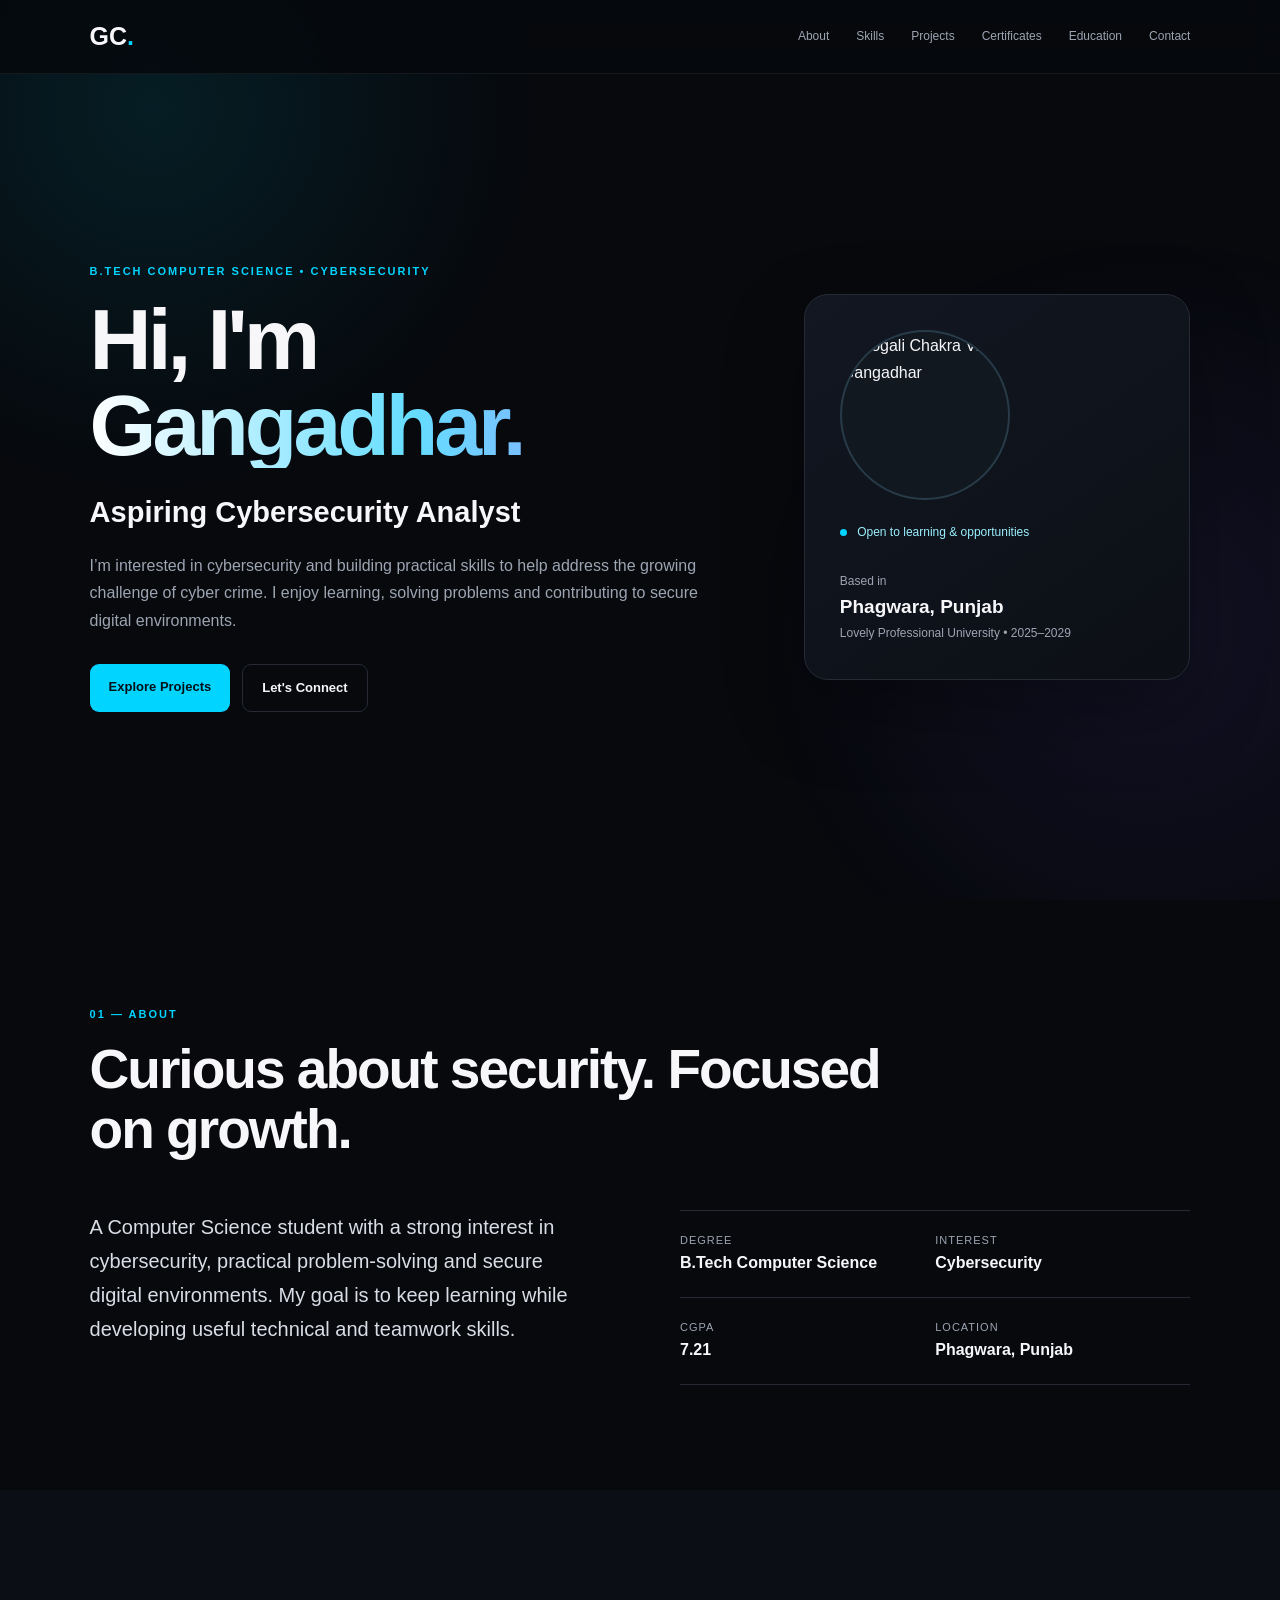
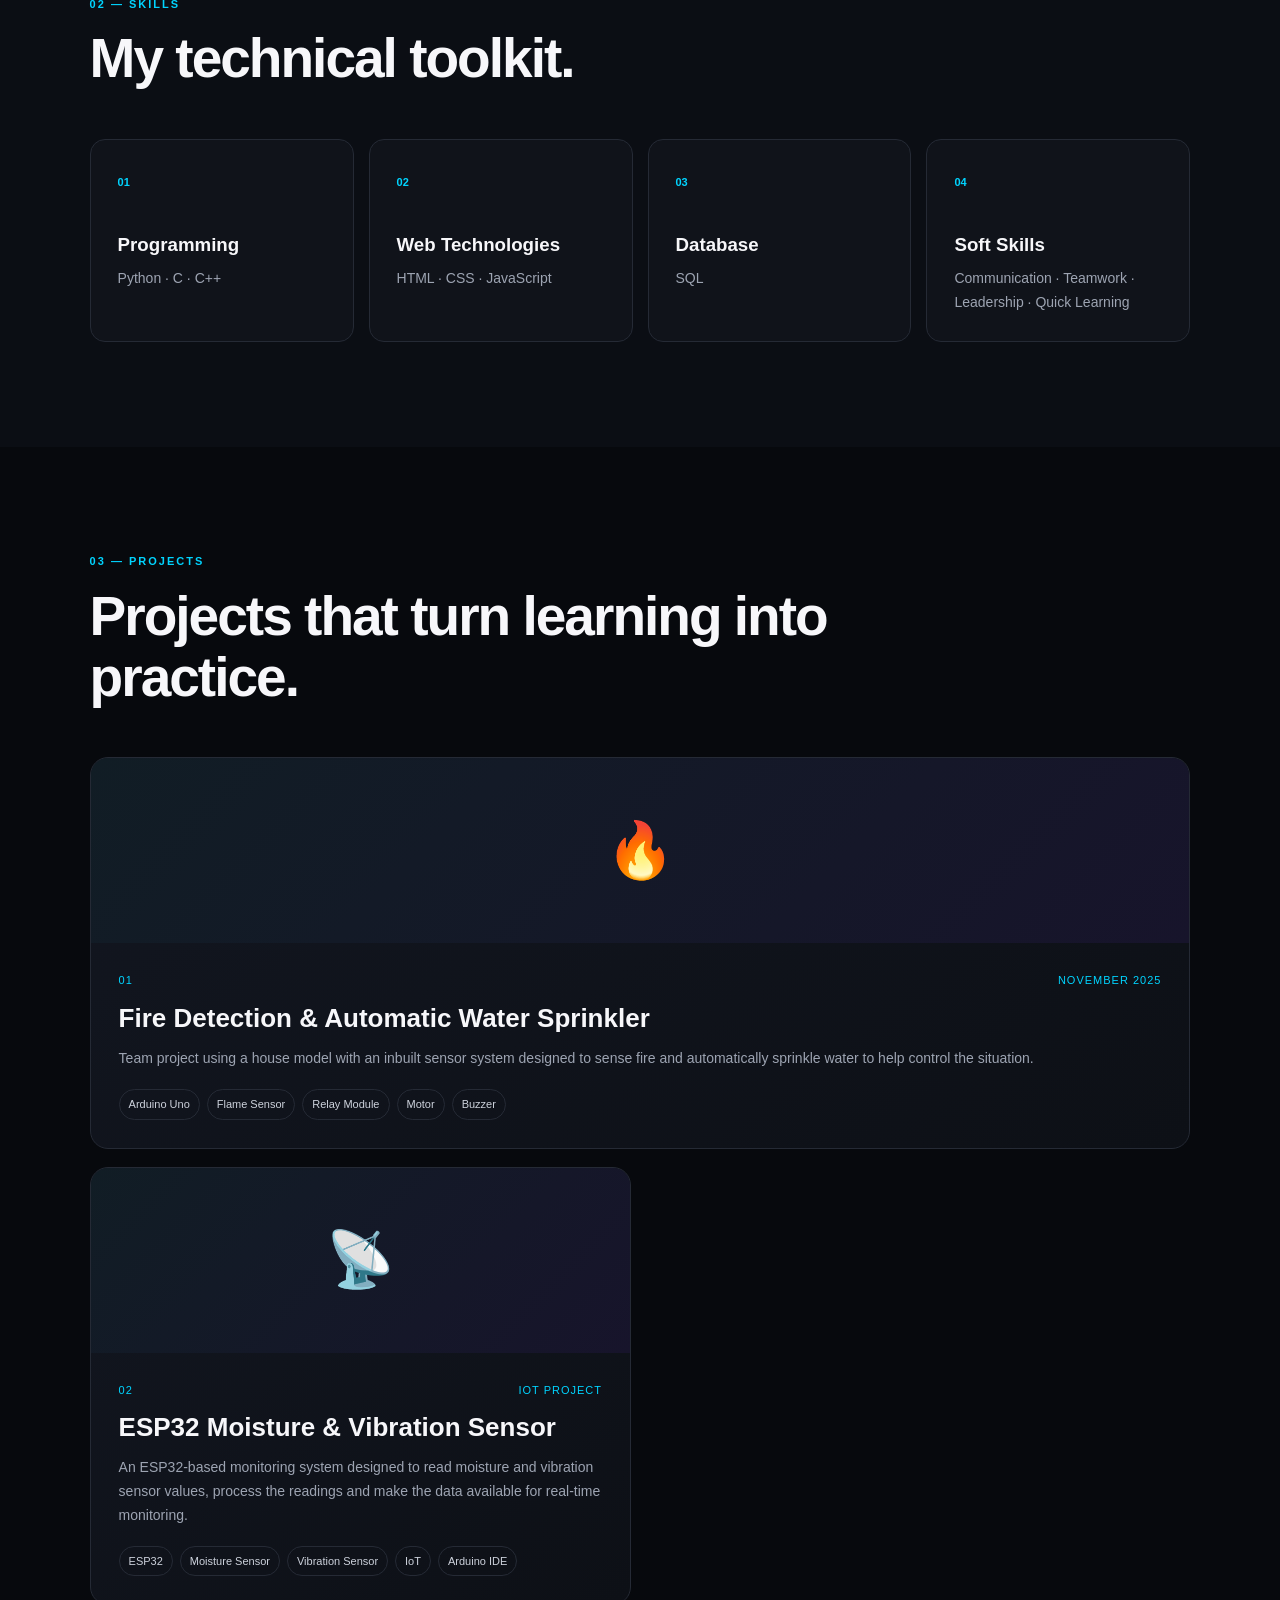
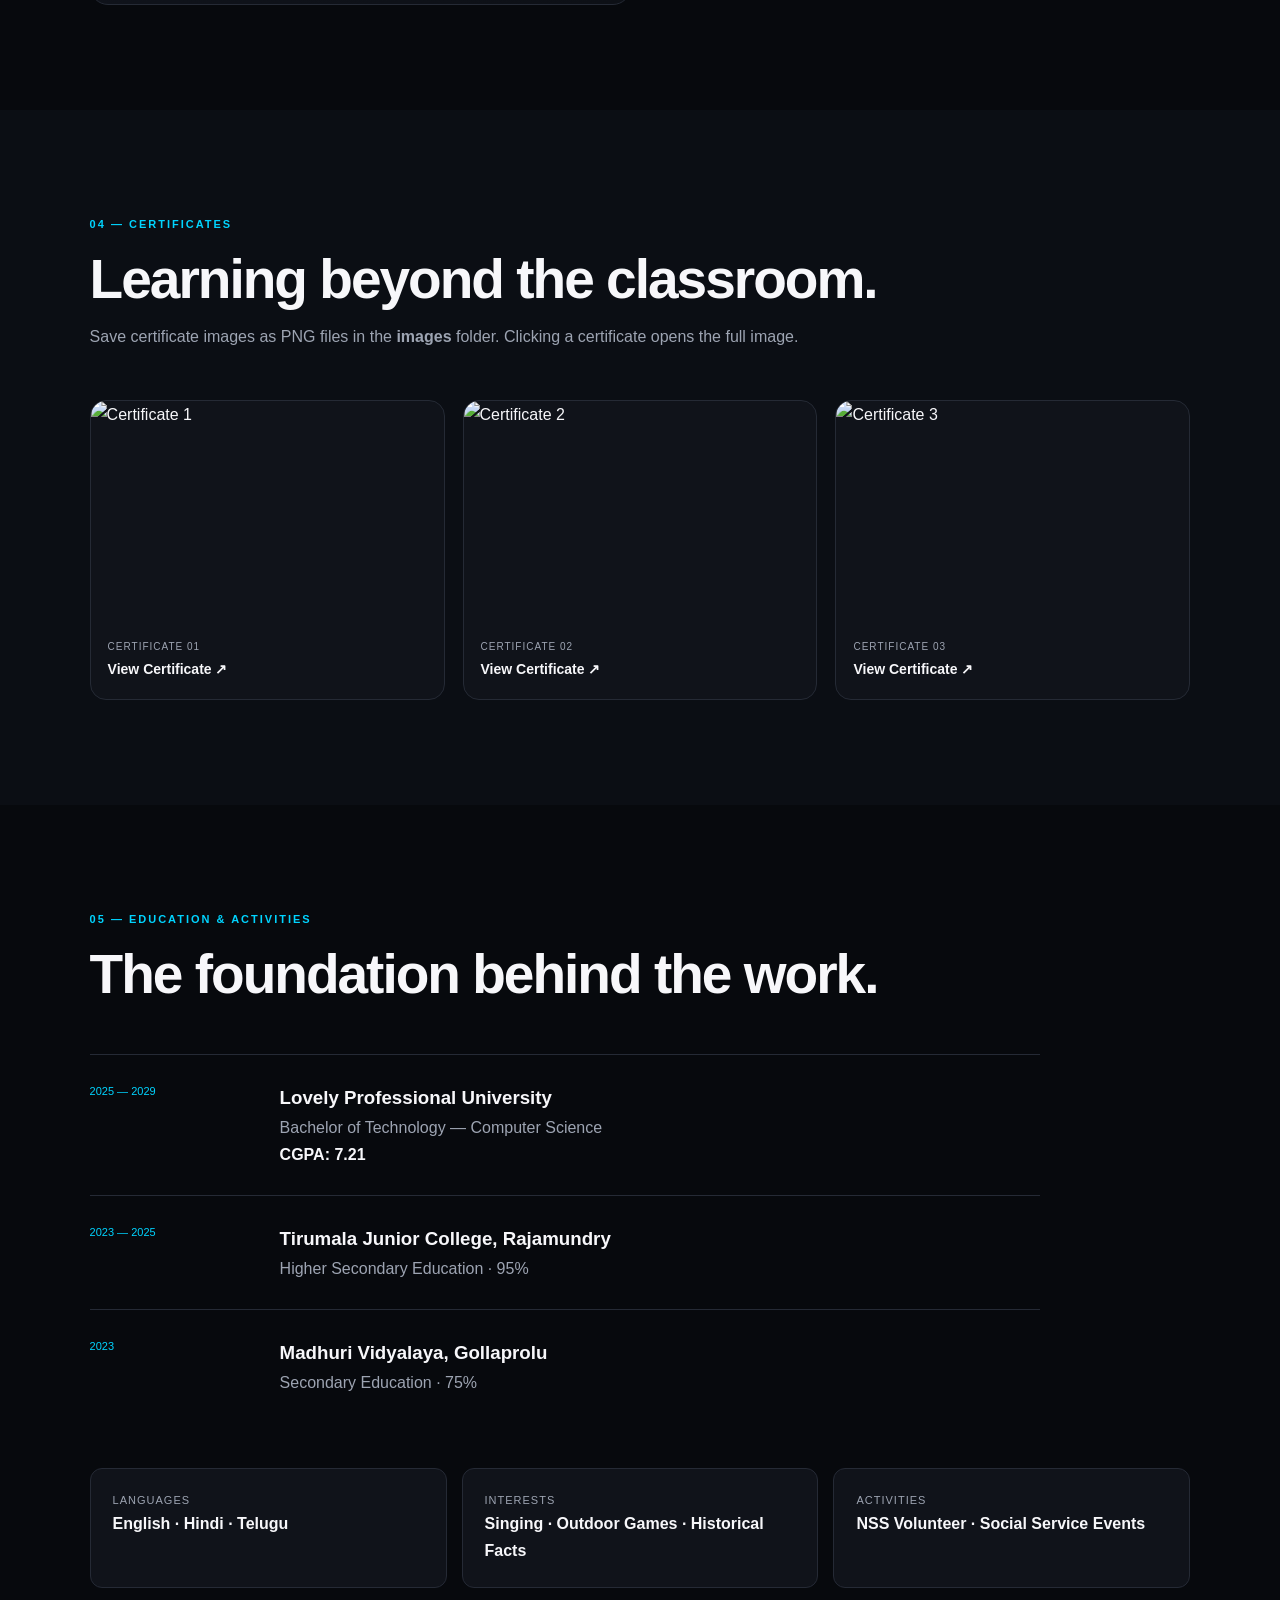
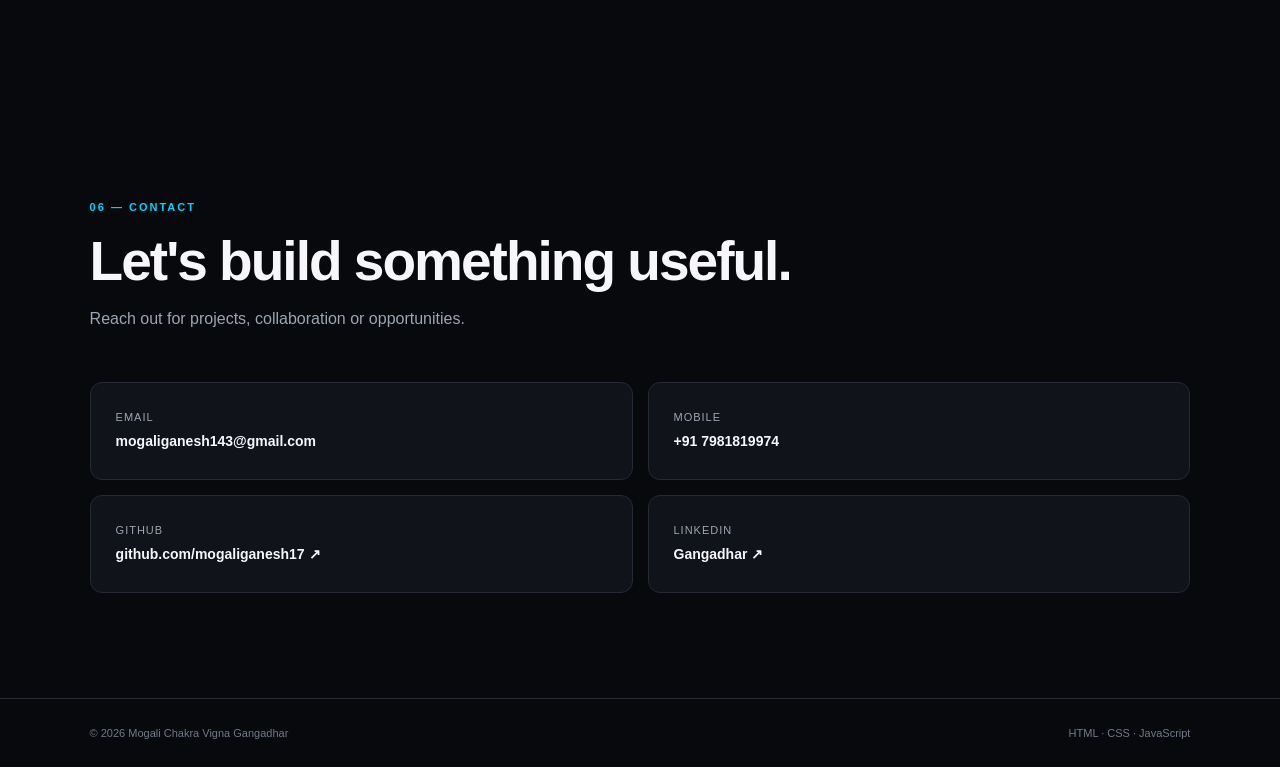
==== commit 4e8b7d55: "Update index.html" ====
--- a/index.html
+++ b/index.html
@@ -39,7 +39,7 @@
     <p>A Computer Science student with a strong interest in cybersecurity, practical problem-solving and secure digital environments. My goal is to keep learning while developing useful technical and teamwork skills.</p>
     <div class="facts">
       <div><span>Degree</span><strong>B.Tech Computer Science</strong></div><div><span>Interest</span><strong>Cybersecurity</strong></div>
-      <div><span>CGPA</span><strong>7.91</strong></div><div><span>Location</span><strong>Phagwara, Punjab</strong></div>
+      <div><span>CGPA</span><strong>7.21</strong></div><div><span>Location</span><strong>Phagwara, Punjab</strong></div>
     </div>
   </div>
 </section>
@@ -89,8 +89,8 @@
 <section id="education" class="section">
   <div class="heading"><p class="eyebrow">05 — Education & Activities</p><h2>The foundation behind the work.</h2></div>
   <div class="timeline">
-    <div><span>2025 — 2029</span><div><h3>Lovely Professional University</h3><p>Bachelor of Technology — Computer Science</p><strong>CGPA: 7.91</strong></div></div>
-    <div><span>2023 — 2025</span><div><h3>Tirumala Junior College, Rajamundry</h3><p>Higher Secondary Education · 93%</p></div></div>
+    <div><span>2025 — 2029</span><div><h3>Lovely Professional University</h3><p>Bachelor of Technology — Computer Science</p><strong>CGPA: 7.21</strong></div></div>
+    <div><span>2023 — 2025</span><div><h3>Tirumala Junior College, Rajamundry</h3><p>Higher Secondary Education · 95%</p></div></div>
     <div><span>2023</span><div><h3>Madhuri Vidyalaya, Gollaprolu</h3><p>Secondary Education · 75%</p></div></div>
   </div>
   <div class="extras">
--- a/style.css
+++ b/style.css
@@ -0,0 +1 @@
+*{box-sizing:border-box;margin:0;padding:0}:root{--bg:#07090d;--panel:#10131a;--text:#f7f7fa;--muted:#9da4b2;--line:#252a35;--a:#00d4ff;--a2:#7c5cff}html{scroll-behavior:smooth}body{font-family:Inter,Arial,sans-serif;background:var(--bg);color:var(--text);line-height:1.7;overflow-x:hidden}body:before{content:"";position:fixed;inset:0;z-index:-2;background:radial-gradient(circle at 12% 12%,rgba(0,212,255,.1),transparent 28%),radial-gradient(circle at 90% 70%,rgba(124,92,255,.1),transparent 30%)}a{color:inherit;text-decoration:none}.nav{height:74px;position:sticky;top:0;z-index:20;padding:0 7%;display:flex;align-items:center;justify-content:space-between;background:rgba(7,9,13,.85);backdrop-filter:blur(16px);border-bottom:1px solid rgba(255,255,255,.06)}.logo{font-size:25px;font-weight:800}.logo span{color:var(--a)}nav{display:flex;gap:27px}nav a{color:var(--muted);font-size:12px}nav a:hover{color:#fff}.menu{display:none;background:none;border:0;color:#fff;font-size:25px}.hero{max-width:1400px;margin:auto;min-height:calc(100vh - 74px);padding:90px 7%;display:grid;grid-template-columns:1.25fr .75fr;gap:70px;align-items:center}.eyebrow{color:var(--a);font-size:11px;font-weight:800;letter-spacing:2px;text-transform:uppercase;margin-bottom:15px}.hero h1{font-size:clamp(48px,7vw,86px);line-height:1;letter-spacing:-4px}.hero h1 span{display:block;background:linear-gradient(90deg,#fff,#65ddff,#9d8aff);-webkit-background-clip:text;color:transparent}.hero h2{font-size:clamp(20px,2.5vw,29px);margin:20px 0 15px}.lead{color:var(--muted);font-size:16px;max-width:690px}.buttons{display:flex;gap:12px;margin-top:30px}.btn{padding:12px 19px;border-radius:9px;font-size:13px;font-weight:700}.primary{background:var(--a);color:#031018}.secondary{border:1px solid var(--line)}.profile-card{padding:35px;border:1px solid var(--line);border-radius:24px;background:linear-gradient(145deg,#121722,#0c0f15);box-shadow:0 30px 80px rgba(0,0,0,.3)}.profile-photo{width:170px;height:170px;border-radius:50%;overflow:hidden;margin-bottom:22px;border:2px solid #273b48;background:#111820}.profile-photo img{width:100%;height:100%;object-fit:cover;display:block}.profile-photo img[src$=".png"]{display:block}.photo-placeholder{display:none;width:100%;height:100%;place-items:center;text-align:center;color:#6f7b89;font-size:14px;line-height:1.2}.status{font-size:12px;color:#9af0ff;margin-bottom:28px}.status i{display:inline-block;width:7px;height:7px;background:var(--a);border-radius:50%;margin-right:7px}.profile-card p,.profile-card small{display:block;color:var(--muted);font-size:12px}.profile-card strong{display:block;font-size:19px}.section{max-width:1400px;margin:auto;padding:105px 7%}.alt{max-width:none;background:#0b0e14}.heading{max-width:820px;margin-bottom:50px}.heading h2{font-size:clamp(33px,4.3vw,56px);line-height:1.1;letter-spacing:-2px}.heading>p:last-child{color:var(--muted);margin-top:13px}.about-grid{display:grid;grid-template-columns:1fr 1fr;gap:80px}.about-grid>p{font-size:20px;color:#d9dde5}.facts{display:grid;grid-template-columns:1fr 1fr;border-top:1px solid var(--line)}.facts div{padding:20px 0;border-bottom:1px solid var(--line)}.facts span,.extras span,.contact-grid span{display:block;color:var(--muted);font-size:11px;text-transform:uppercase;letter-spacing:1px}.skill-grid{display:grid;grid-template-columns:repeat(4,1fr);gap:15px}.skill-grid article{min-height:190px;padding:27px;background:var(--panel);border:1px solid var(--line);border-radius:15px;transition:.3s}.skill-grid article:hover{transform:translateY(-6px);border-color:#15566b}.skill-grid b{color:var(--a);font-size:11px}.skill-grid h3{margin-top:35px}.skill-grid p{color:var(--muted);font-size:14px;margin-top:6px}.projects{display:grid;grid-template-columns:repeat(2,1fr);gap:18px}.project{overflow:hidden;border:1px solid var(--line);border-radius:18px;background:linear-gradient(145deg,#121620,#0d1016);transition:.3s}.project:hover{transform:translateY(-7px);border-color:#195d70;box-shadow:0 25px 60px rgba(0,0,0,.28)}.project.featured{grid-column:span 2}.project-img{height:185px;background:linear-gradient(135deg,#111d25,#17142b);display:grid;place-items:center;overflow:hidden}.project-img img{width:100%;height:100%;object-fit:cover}.project-img span{font-size:55px}.project-body{padding:28px}.meta{display:flex;justify-content:space-between;color:var(--a);font-size:11px;text-transform:uppercase;letter-spacing:1px}.project h3{font-size:26px;line-height:1.2;margin:13px 0}.project p{color:var(--muted);font-size:14px}.chips{display:flex;flex-wrap:wrap;gap:7px;margin-top:18px}.chips span{padding:5px 9px;border:1px solid var(--line);border-radius:20px;color:#cdd2dc;font-size:11px}.certificate-grid{display:grid;grid-template-columns:repeat(3,1fr);gap:18px}.certificate{overflow:hidden;background:var(--panel);border:1px solid var(--line);border-radius:16px;transition:.3s}.certificate:hover{transform:translateY(-6px);border-color:#195d70}.certificate img{width:100%;height:220px;object-fit:cover;display:block}.certificate div{padding:17px}.certificate span{display:block;color:var(--muted);font-size:10px;text-transform:uppercase;letter-spacing:1px}.certificate strong{font-size:14px}.timeline{max-width:950px}.timeline>div{display:grid;grid-template-columns:160px 1fr;gap:30px;padding:27px 0;border-top:1px solid var(--line)}.timeline span{color:var(--a);font-size:11px}.timeline p{color:var(--muted)}.extras{display:grid;grid-template-columns:repeat(3,1fr);gap:15px;margin-top:45px}.extras>div{padding:22px;border:1px solid var(--line);border-radius:12px;background:var(--panel)}.contact-grid{display:grid;grid-template-columns:1fr 1fr;gap:15px}.contact-grid a{padding:25px;background:var(--panel);border:1px solid var(--line);border-radius:12px;transition:.25s}.contact-grid a:hover{transform:translateY(-4px);border-color:#195d70}.contact-grid strong{font-size:14px;word-break:break-word}.top{position:fixed;right:24px;bottom:24px;width:42px;height:42px;border-radius:50%;border:1px solid var(--line);background:#11151d;color:#fff;opacity:0;pointer-events:none;transition:.25s;z-index:15}.top.show{opacity:1;pointer-events:auto}footer{padding:25px 7%;border-top:1px solid var(--line);display:flex;justify-content:space-between;color:#707888;font-size:11px}@media(max-width:850px){.nav{padding:0 5%}nav{display:none;position:absolute;left:0;right:0;top:74px;padding:20px 5%;background:#090b10;flex-direction:column;gap:14px;border-bottom:1px solid var(--line)}nav.open{display:flex}.menu{display:block}.hero{grid-template-columns:1fr;padding:70px 5%}.section{padding:80px 5%}.about-grid{grid-template-columns:1fr;gap:35px}.skill-grid{grid-template-columns:1fr 1fr}.projects{grid-template-columns:1fr}.project.featured{grid-column:auto}.certificate-grid{grid-template-columns:1fr 1fr}.extras{grid-template-columns:1fr}.contact-grid{grid-template-columns:1fr}}@media(max-width:520px){.skill-grid,.certificate-grid{grid-template-columns:1fr}.buttons{flex-direction:column}.btn{text-align:center}.timeline>div{grid-template-columns:1fr;gap:4px}footer{display:block}footer span+span{display:block;margin-top:5px}}
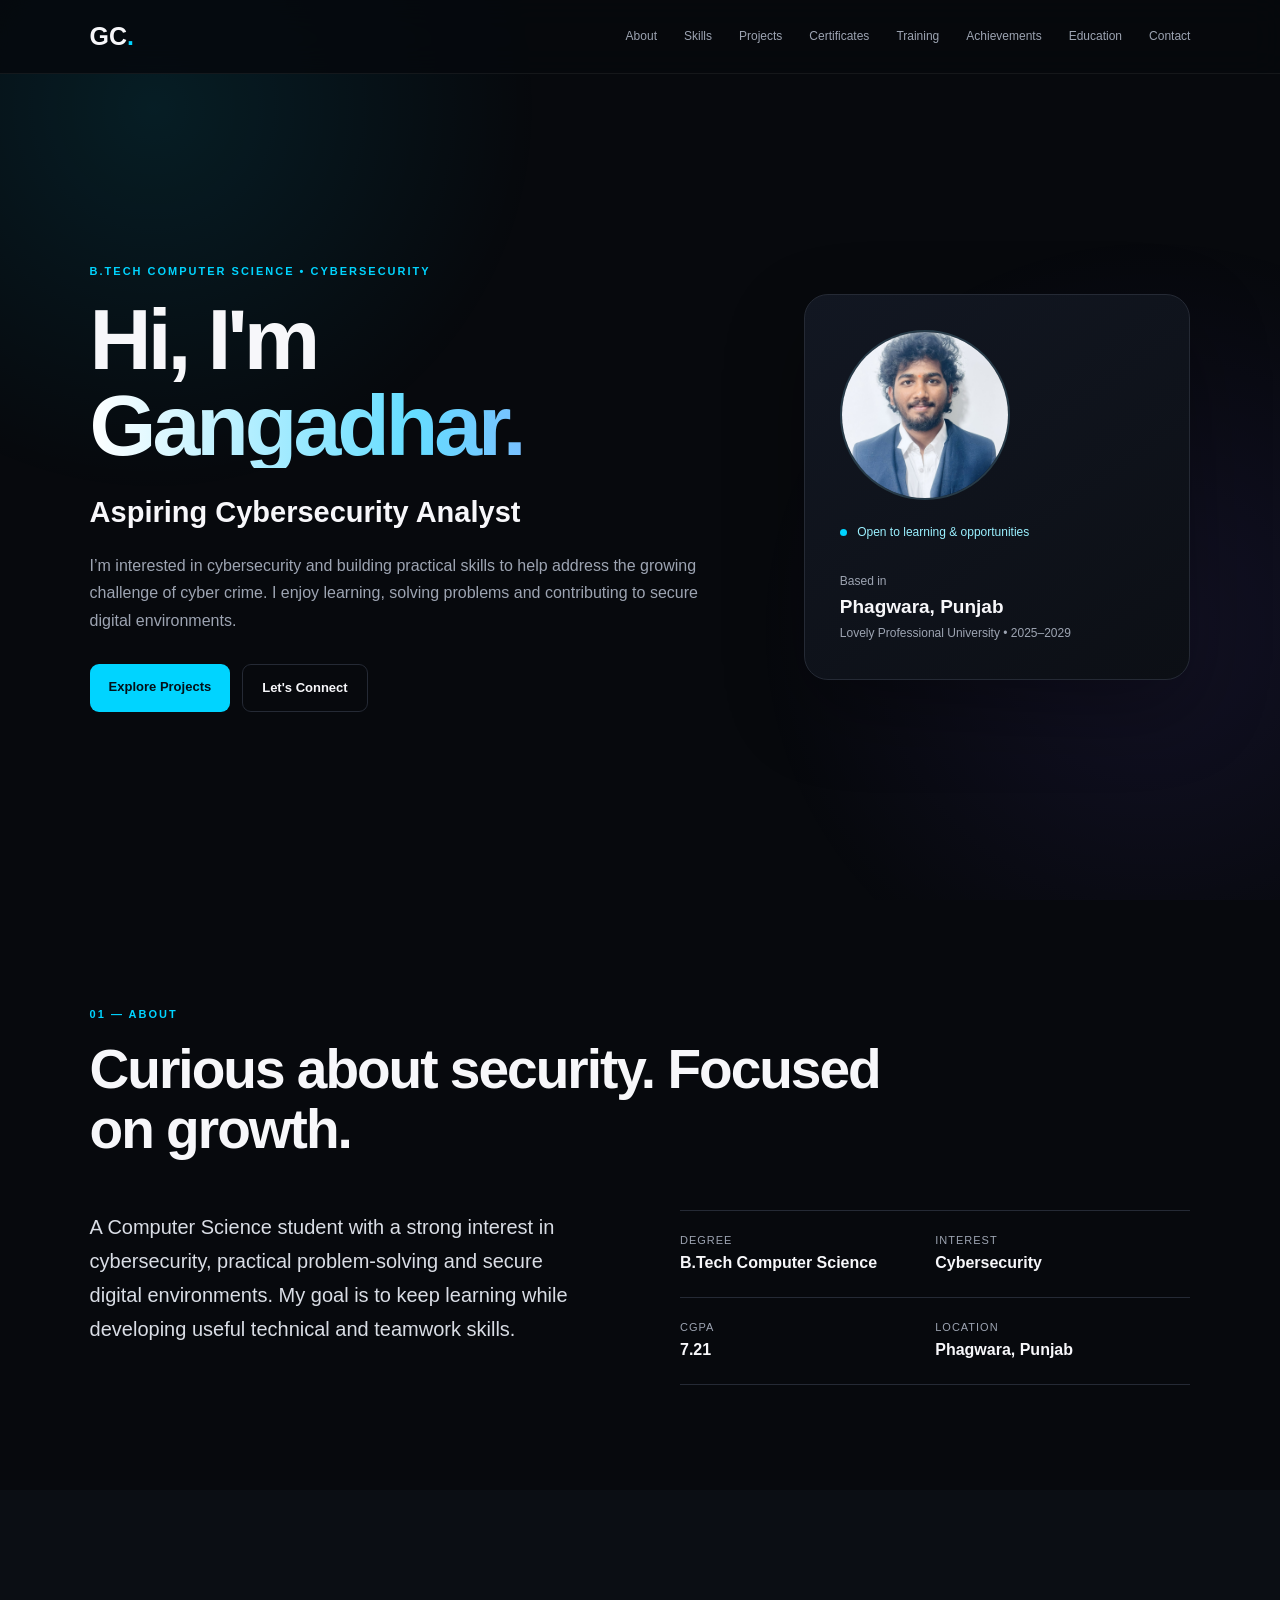
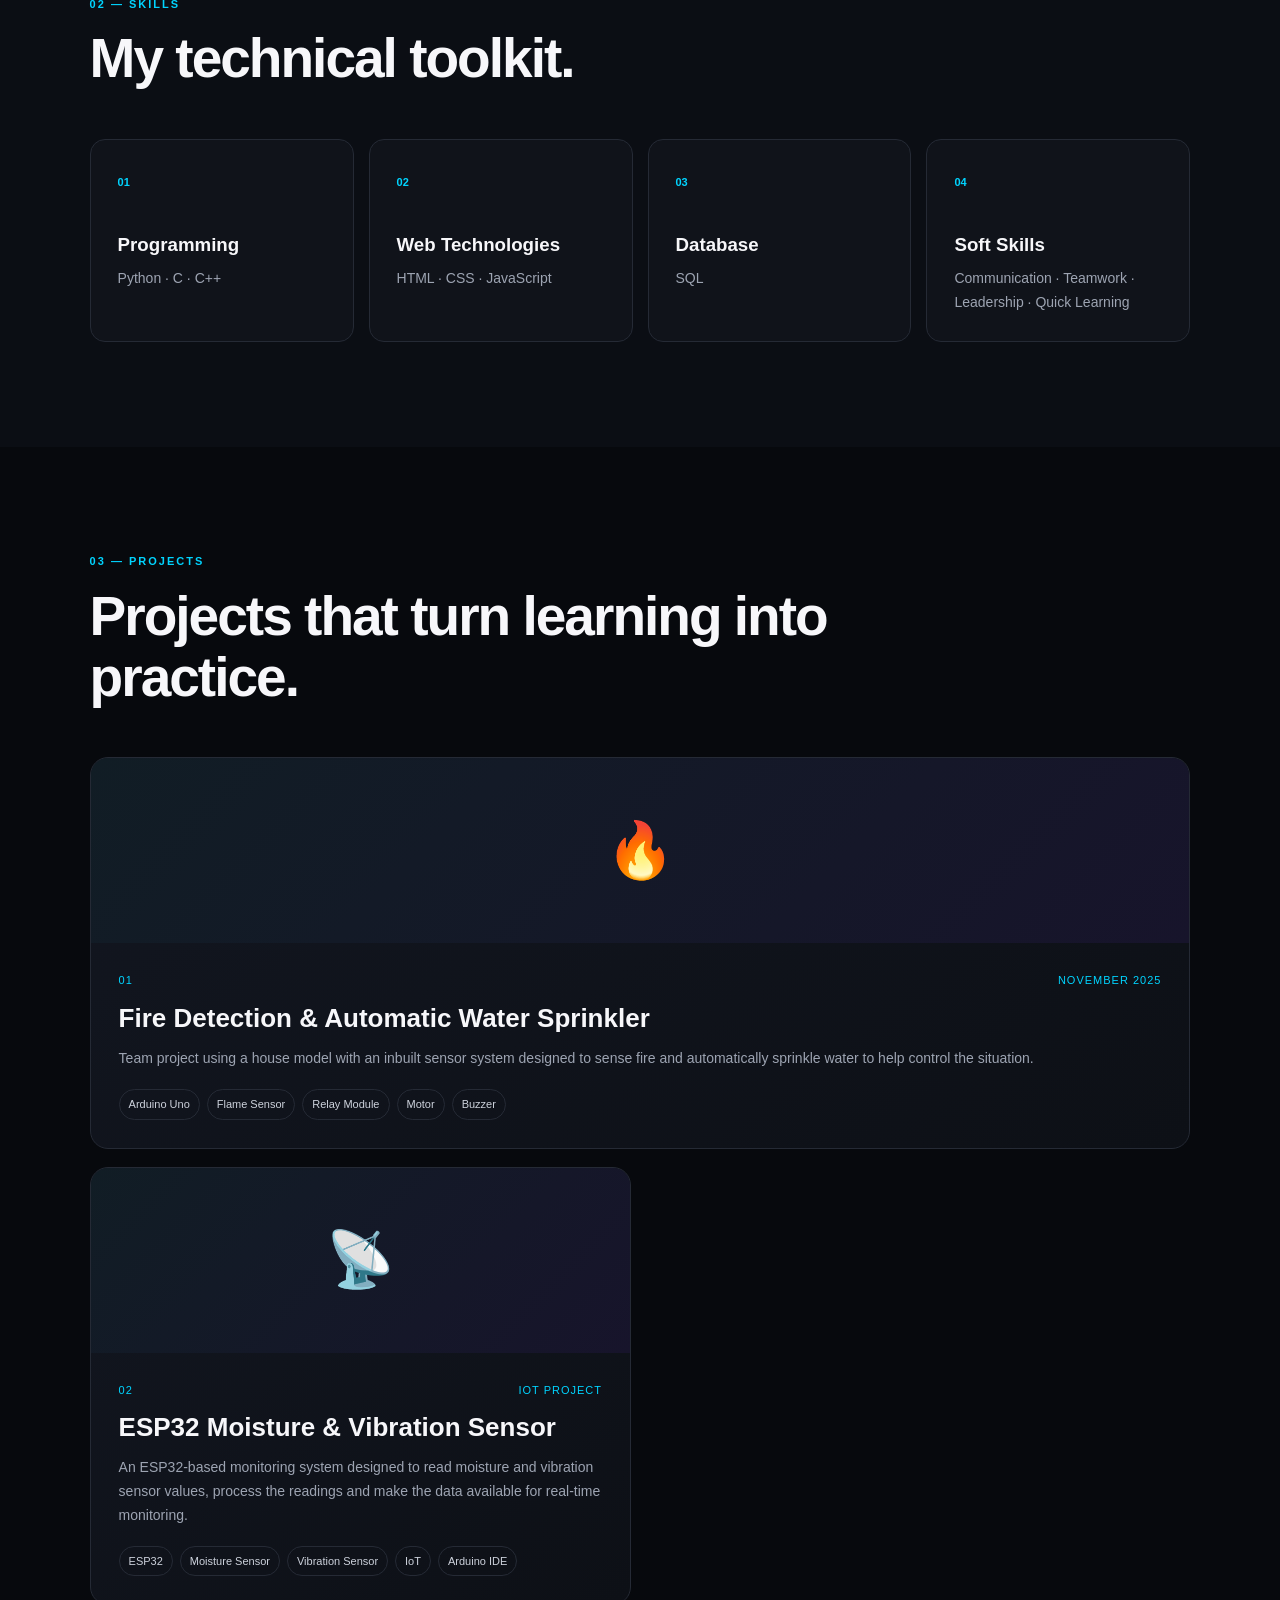
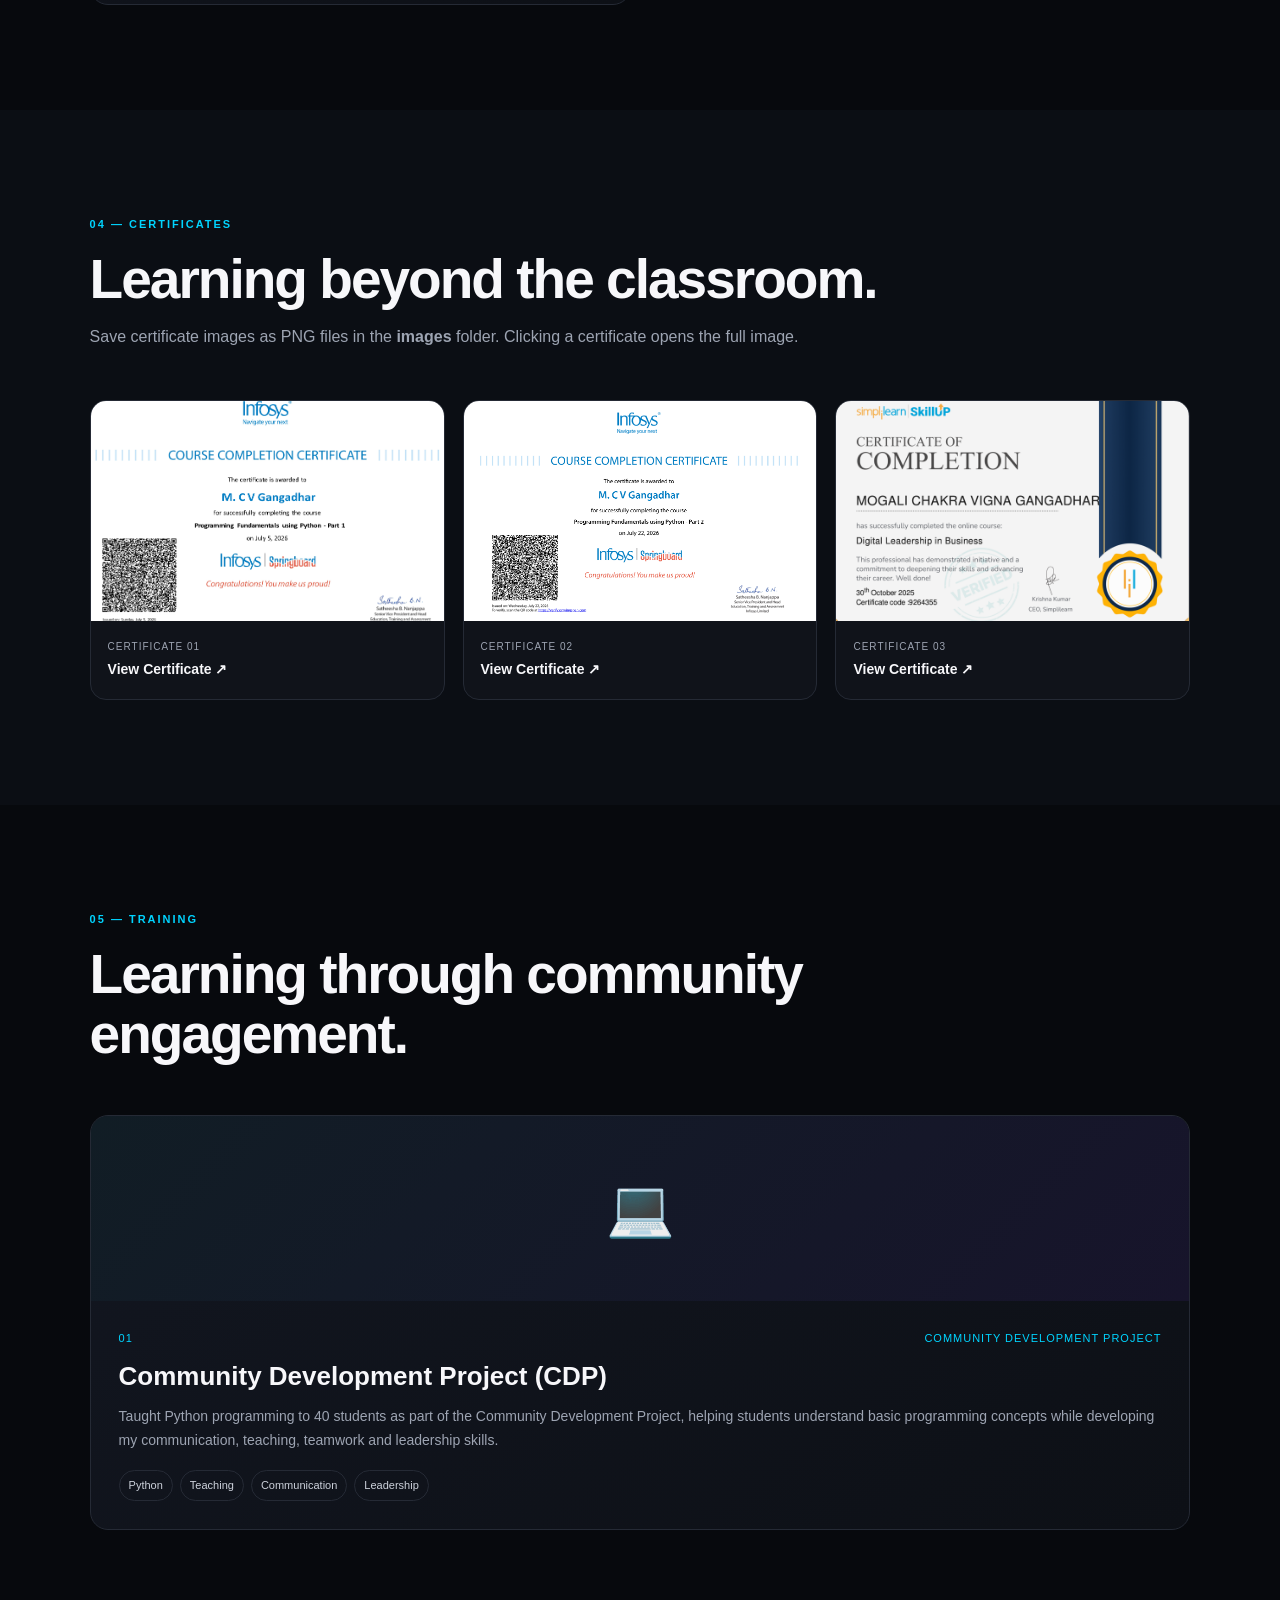
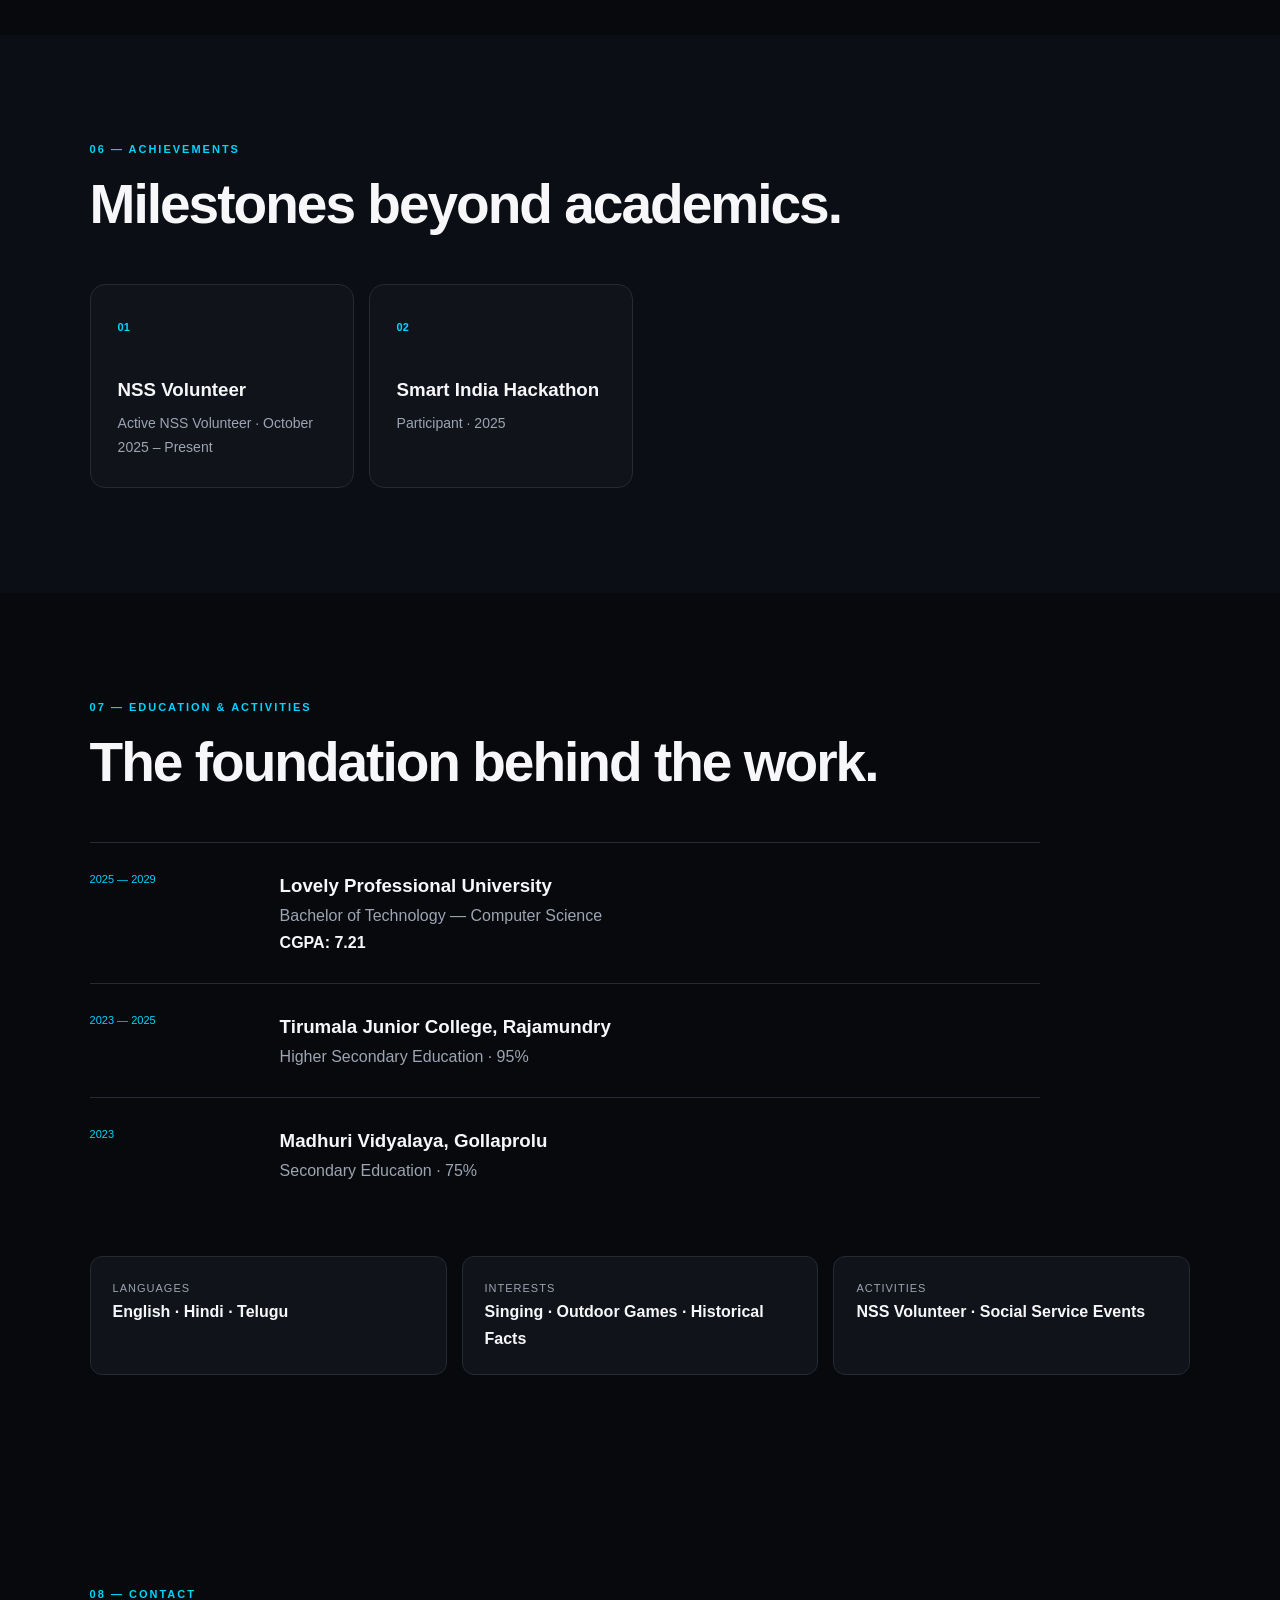
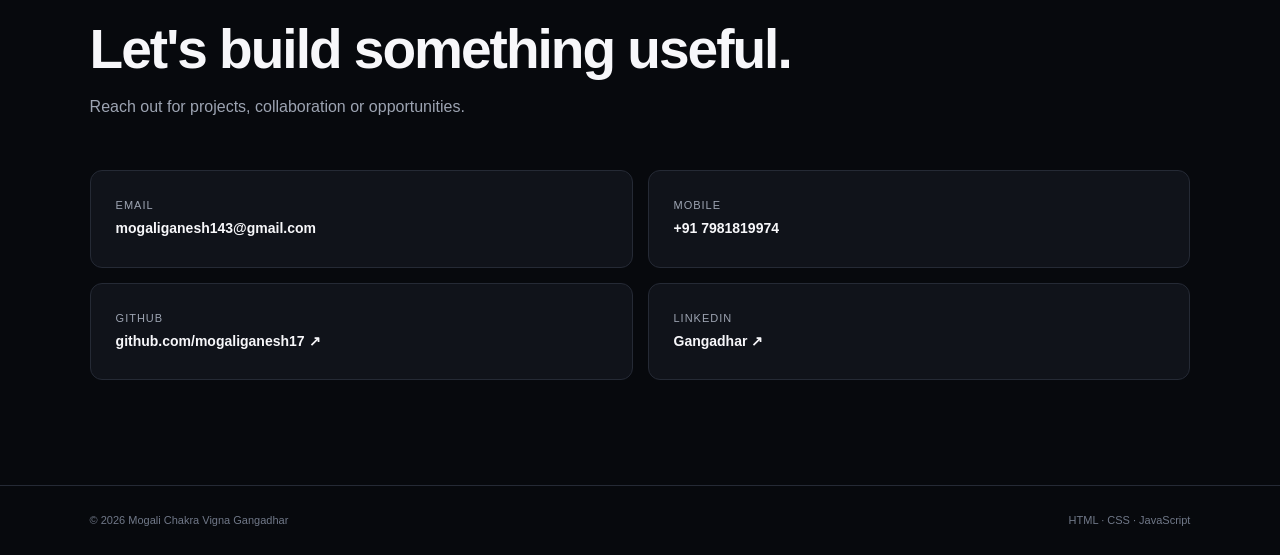
==== commit 65568ead: "Update index.html" ====
--- a/index.html
+++ b/index.html
@@ -14,7 +14,7 @@
 <header class="nav">
   <a class="logo" href="#home">GC<span>.</span></a>
   <button class="menu" aria-label="Toggle navigation">☰</button>
-  <nav><a href="#about">About</a><a href="#skills">Skills</a><a href="#projects">Projects</a><a href="#certificates">Certificates</a><a href="#education">Education</a><a href="#contact">Contact</a></nav>
+  <nav><a href="#about">About</a><a href="#skills">Skills</a><a href="#projects">Projects</a><a href="#certificates">Certificates</a><a href="#training">Training</a><a href="#achievements">Achievements</a><a href="#education">Education</a><a href="#contact">Contact</a></nav>
 </header>
 
 <main>
@@ -27,7 +27,7 @@
     <div class="buttons"><a class="btn primary" href="#projects">Explore Projects</a><a class="btn secondary" href="#contact">Let's Connect</a></div>
   </div>
   <div class="profile-card">
-    <div class="profile-photo"><img src="images/profile.png" alt="Mogali Chakra Vigna Gangadhar"><div class="photo-placeholder">ADD<br>PHOTO</div></div>
+    <div class="profile-photo"><img src="profile.png" alt="Mogali Chakra Vigna Gangadhar"><div class="photo-placeholder">ADD<br>PHOTO</div></div>
     <div class="status"><i></i> Open to learning & opportunities</div>
     <p>Based in</p><strong>Phagwara, Punjab</strong><small>Lovely Professional University • 2025–2029</small>
   </div>
@@ -80,14 +80,39 @@
 <section id="certificates" class="section alt">
   <div class="heading"><p class="eyebrow">04 — Certificates</p><h2>Learning beyond the classroom.</h2><p>Save certificate images as PNG files in the <b>images</b> folder. Clicking a certificate opens the full image.</p></div>
   <div class="certificate-grid">
-    <a href="images/certificate-1.png" target="_blank" class="certificate"><img src="images/certificate-1.png" alt="Certificate 1"><div><span>Certificate 01</span><strong>View Certificate ↗</strong></div></a>
-    <a href="images/certificate-2.png" target="_blank" class="certificate"><img src="images/certificate-2.png" alt="Certificate 2"><div><span>Certificate 02</span><strong>View Certificate ↗</strong></div></a>
-    <a href="images/certificate-3.png" target="_blank" class="certificate"><img src="images/certificate-3.png" alt="Certificate 3"><div><span>Certificate 03</span><strong>View Certificate ↗</strong></div></a>
+    <a href="certificate-1.png" target="_blank" class="certificate"><img src="certificate-1.png" alt="Certificate 1"><div><span>Certificate 01</span><strong>View Certificate ↗</strong></div></a>
+    <a href="certificate-2.png" target="_blank" class="certificate"><img src="certificate-2.png" alt="Certificate 2"><div><span>Certificate 02</span><strong>View Certificate ↗</strong></div></a>
+    <a href="certificate-3.png" target="_blank" class="certificate"><img src="certificate-3.png" alt="Certificate 3"><div><span>Certificate 03</span><strong>View Certificate ↗</strong></div></a>
+  </div>
+</section>
+
+<!-- TRAINING -->
+<section id="training" class="section">
+  <div class="heading"><p class="eyebrow">05 — Training</p><h2>Learning through community engagement.</h2></div>
+  <div class="projects">
+    <article class="project featured">
+      <div class="project-img"><span>💻</span></div>
+      <div class="project-body">
+        <div class="meta"><span>01</span><span>Community Development Project</span></div>
+        <h3>Community Development Project (CDP)</h3>
+        <p>Taught Python programming to 40 students as part of the Community Development Project, helping students understand basic programming concepts while developing my communication, teaching, teamwork and leadership skills.</p>
+        <div class="chips"><span>Python</span><span>Teaching</span><span>Communication</span><span>Leadership</span></div>
+      </div>
+    </article>
+  </div>
+</section>
+
+<!-- ACHIEVEMENTS -->
+<section id="achievements" class="section alt">
+  <div class="heading"><p class="eyebrow">06 — Achievements</p><h2>Milestones beyond academics.</h2></div>
+  <div class="skill-grid">
+    <article><b>01</b><h3>NSS Volunteer</h3><p>Active NSS Volunteer · October 2025 – Present</p></article>
+    <article><b>02</b><h3>Smart India Hackathon</h3><p>Participant · 2025</p></article>
   </div>
 </section>
 
 <section id="education" class="section">
-  <div class="heading"><p class="eyebrow">05 — Education & Activities</p><h2>The foundation behind the work.</h2></div>
+  <div class="heading"><p class="eyebrow">07 — Education & Activities</p><h2>The foundation behind the work.</h2></div>
   <div class="timeline">
     <div><span>2025 — 2029</span><div><h3>Lovely Professional University</h3><p>Bachelor of Technology — Computer Science</p><strong>CGPA: 7.21</strong></div></div>
     <div><span>2023 — 2025</span><div><h3>Tirumala Junior College, Rajamundry</h3><p>Higher Secondary Education · 95%</p></div></div>
@@ -101,7 +126,7 @@
 </section>
 
 <section id="contact" class="section contact">
-  <div class="heading"><p class="eyebrow">06 — Contact</p><h2>Let's build something useful.</h2><p>Reach out for projects, collaboration or opportunities.</p></div>
+  <div class="heading"><p class="eyebrow">08 — Contact</p><h2>Let's build something useful.</h2><p>Reach out for projects, collaboration or opportunities.</p></div>
   <div class="contact-grid">
     <a href="mailto:mogaliganesh143@gmail.com"><span>Email</span><strong>mogaliganesh143@gmail.com</strong></a>
     <a href="tel:+917981819974"><span>Mobile</span><strong>+91 7981819974</strong></a>
